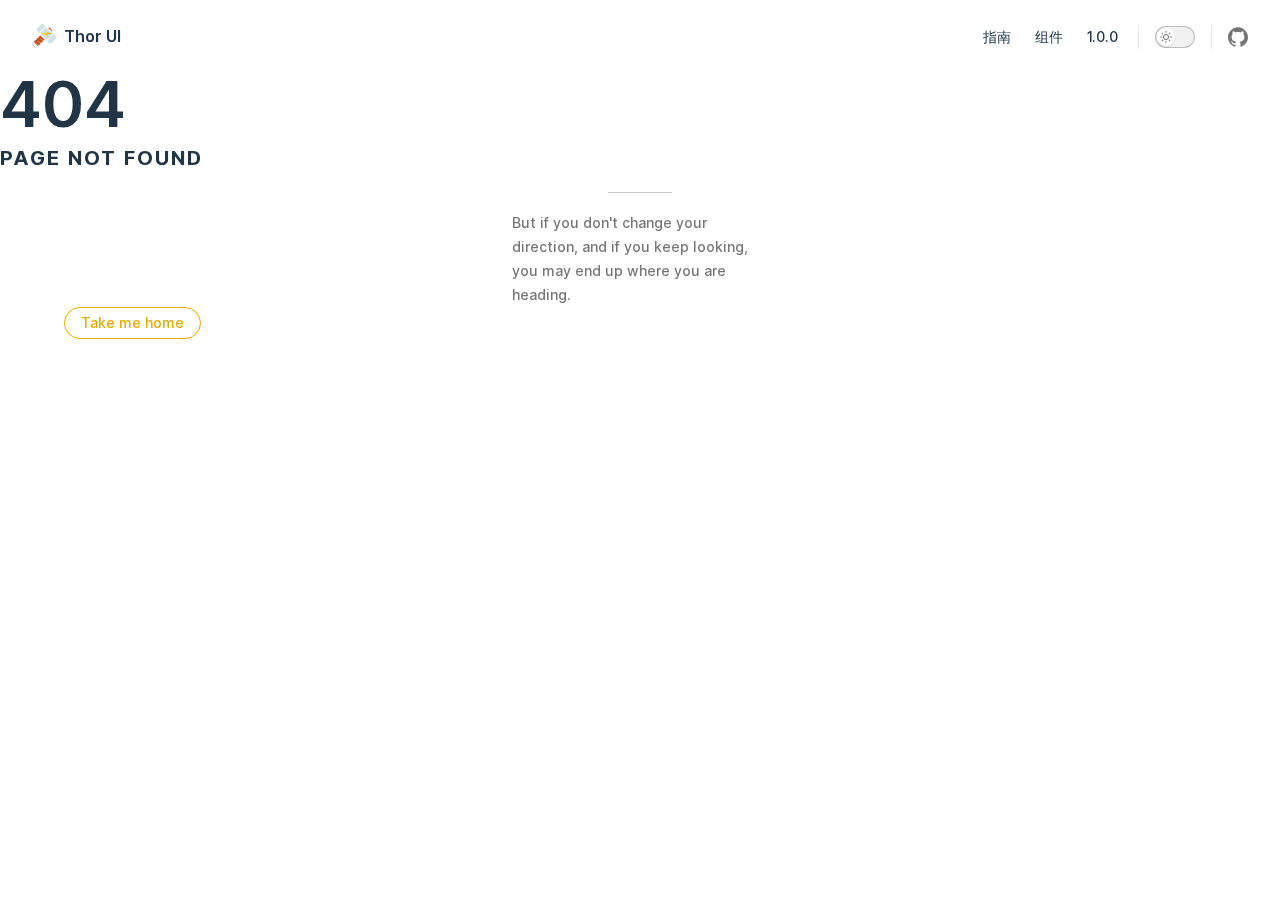
==== index.html @ dc14af5d "publish" ====
<!DOCTYPE html>
<html lang="en-US">
  <head>
    <meta charset="utf-8">
    <meta name="viewport" content="width=device-width,initial-scale=1">
    <title>A Vue 3 UI Framework | Thor UI</title>
    <meta name="description" content="an UI library based on Vue3 + TS">
    <link rel="stylesheet" href="./assets/style.484d8a5f.css">
    <link rel="modulepreload" href="./assets/app.344be837.js">
    <link rel="modulepreload" href="./assets/index.md.7058a8e6.lean.js">
    
    <link rel="icon" href="/images/logo.svg">
  <meta name="viewport" content="width=device-width, initial-scale=1.0,user-scalable=no">
  <meta name="Keywords" content="前端,前端开发,组件库,vue3组件库,vue,vuejs,javascript,typescript,vite,css3,css,html,html5,js,ts,scss,sass,fighting-design,fighting,design,setup,eslint,es6,rollup,components,vitepress,vitest,element,element-ui,ui,element-plus,go,golang,web-components,web,jquery,less,eslint,commitlint,cli,types,node,test-utils,happy-dom,husky">
  <script id="check-dark-light">(()=>{const e=localStorage.getItem("vitepress-theme-appearance")||"",a=window.matchMedia("(prefers-color-scheme: dark)").matches;(!e||e==="auto"?a:e==="dark")&&document.documentElement.classList.add("dark")})();</script>
  </head>
  <body>
    <div id="app"><div class="Layout" data-v-1fb342a2 data-v-d00e870d><!--[--><!--]--><!--[--><span tabindex="-1" data-v-46091f03></span><a href="#VPContent" class="VPSkipLink visually-hidden" data-v-46091f03> Skip to content </a><!--]--><!----><header class="VPNav no-sidebar" data-v-d00e870d data-v-261cc033><div class="VPNavBar" data-v-261cc033 data-v-1d5ae854><div class="container" data-v-1d5ae854><div class="VPNavBarTitle" data-v-1d5ae854 data-v-7cd3734e><a class="title" href="./" data-v-7cd3734e><!--[--><!--]--><!--[--><img class="VPImage logo" src="./images/logo.svg" alt data-v-08c1c46d><!--]--><!--[-->Thor UI<!--]--><!--[--><!--]--></a></div><div class="content" data-v-1d5ae854><!--[--><!--]--><!----><nav aria-labelledby="main-nav-aria-label" class="VPNavBarMenu menu" data-v-1d5ae854 data-v-4e8ea035><span id="main-nav-aria-label" class="visually-hidden" data-v-4e8ea035>Main Navigation</span><!--[--><!--[--><a class="VPLink link VPNavBarMenuLink" href="./guide/installation.html" data-v-4e8ea035 data-v-29720c67 data-v-d9cce6e9><!--[-->指南<!--]--><!----></a><!--]--><!--[--><a class="VPLink link VPNavBarMenuLink" href="./components/button.html" data-v-4e8ea035 data-v-29720c67 data-v-d9cce6e9><!--[-->组件<!--]--><!----></a><!--]--><!--[--><a class="VPLink link VPNavBarMenuLink" href="https://www.npmjs.com/package/thor-ui" target="_blank" rel="noreferrer" data-v-4e8ea035 data-v-29720c67 data-v-d9cce6e9><!--[-->1.0.0<!--]--><!----></a><!--]--><!--]--></nav><!----><div class="VPNavBarAppearance appearance" data-v-1d5ae854 data-v-fa31fe1f><button class="VPSwitch VPSwitchAppearance" type="button" role="switch" aria-label="toggle dark mode" aria-checked="false" data-v-fa31fe1f data-v-bb269213 data-v-149cfdef><span class="check" data-v-149cfdef><span class="icon" data-v-149cfdef><!--[--><svg xmlns="http://www.w3.org/2000/svg" aria-hidden="true" focusable="false" viewbox="0 0 24 24" class="sun" data-v-bb269213><path d="M12,18c-3.3,0-6-2.7-6-6s2.7-6,6-6s6,2.7,6,6S15.3,18,12,18zM12,8c-2.2,0-4,1.8-4,4c0,2.2,1.8,4,4,4c2.2,0,4-1.8,4-4C16,9.8,14.2,8,12,8z"></path><path d="M12,4c-0.6,0-1-0.4-1-1V1c0-0.6,0.4-1,1-1s1,0.4,1,1v2C13,3.6,12.6,4,12,4z"></path><path d="M12,24c-0.6,0-1-0.4-1-1v-2c0-0.6,0.4-1,1-1s1,0.4,1,1v2C13,23.6,12.6,24,12,24z"></path><path d="M5.6,6.6c-0.3,0-0.5-0.1-0.7-0.3L3.5,4.9c-0.4-0.4-0.4-1,0-1.4s1-0.4,1.4,0l1.4,1.4c0.4,0.4,0.4,1,0,1.4C6.2,6.5,5.9,6.6,5.6,6.6z"></path><path d="M19.8,20.8c-0.3,0-0.5-0.1-0.7-0.3l-1.4-1.4c-0.4-0.4-0.4-1,0-1.4s1-0.4,1.4,0l1.4,1.4c0.4,0.4,0.4,1,0,1.4C20.3,20.7,20,20.8,19.8,20.8z"></path><path d="M3,13H1c-0.6,0-1-0.4-1-1s0.4-1,1-1h2c0.6,0,1,0.4,1,1S3.6,13,3,13z"></path><path d="M23,13h-2c-0.6,0-1-0.4-1-1s0.4-1,1-1h2c0.6,0,1,0.4,1,1S23.6,13,23,13z"></path><path d="M4.2,20.8c-0.3,0-0.5-0.1-0.7-0.3c-0.4-0.4-0.4-1,0-1.4l1.4-1.4c0.4-0.4,1-0.4,1.4,0s0.4,1,0,1.4l-1.4,1.4C4.7,20.7,4.5,20.8,4.2,20.8z"></path><path d="M18.4,6.6c-0.3,0-0.5-0.1-0.7-0.3c-0.4-0.4-0.4-1,0-1.4l1.4-1.4c0.4-0.4,1-0.4,1.4,0s0.4,1,0,1.4l-1.4,1.4C18.9,6.5,18.6,6.6,18.4,6.6z"></path></svg><svg xmlns="http://www.w3.org/2000/svg" aria-hidden="true" focusable="false" viewbox="0 0 24 24" class="moon" data-v-bb269213><path d="M12.1,22c-0.3,0-0.6,0-0.9,0c-5.5-0.5-9.5-5.4-9-10.9c0.4-4.8,4.2-8.6,9-9c0.4,0,0.8,0.2,1,0.5c0.2,0.3,0.2,0.8-0.1,1.1c-2,2.7-1.4,6.4,1.3,8.4c2.1,1.6,5,1.6,7.1,0c0.3-0.2,0.7-0.3,1.1-0.1c0.3,0.2,0.5,0.6,0.5,1c-0.2,2.7-1.5,5.1-3.6,6.8C16.6,21.2,14.4,22,12.1,22zM9.3,4.4c-2.9,1-5,3.6-5.2,6.8c-0.4,4.4,2.8,8.3,7.2,8.7c2.1,0.2,4.2-0.4,5.8-1.8c1.1-0.9,1.9-2.1,2.4-3.4c-2.5,0.9-5.3,0.5-7.5-1.1C9.2,11.4,8.1,7.7,9.3,4.4z"></path></svg><!--]--></span></span></button></div><div class="VPSocialLinks VPNavBarSocialLinks social-links" data-v-1d5ae854 data-v-dfe8cf56 data-v-3906d817><!--[--><a class="VPSocialLink" href="https://github.com/haihaixhj/thor-ui" target="_blank" rel="noopener" data-v-3906d817 data-v-4dfab725><svg role="img" viewBox="0 0 24 24" xmlns="http://www.w3.org/2000/svg"><title>GitHub</title><path d="M12 .297c-6.63 0-12 5.373-12 12 0 5.303 3.438 9.8 8.205 11.385.6.113.82-.258.82-.577 0-.285-.01-1.04-.015-2.04-3.338.724-4.042-1.61-4.042-1.61C4.422 18.07 3.633 17.7 3.633 17.7c-1.087-.744.084-.729.084-.729 1.205.084 1.838 1.236 1.838 1.236 1.07 1.835 2.809 1.305 3.495.998.108-.776.417-1.305.76-1.605-2.665-.3-5.466-1.332-5.466-5.93 0-1.31.465-2.38 1.235-3.22-.135-.303-.54-1.523.105-3.176 0 0 1.005-.322 3.3 1.23.96-.267 1.98-.399 3-.405 1.02.006 2.04.138 3 .405 2.28-1.552 3.285-1.23 3.285-1.23.645 1.653.24 2.873.12 3.176.765.84 1.23 1.91 1.23 3.22 0 4.61-2.805 5.625-5.475 5.92.42.36.81 1.096.81 2.22 0 1.606-.015 2.896-.015 3.286 0 .315.21.69.825.57C20.565 22.092 24 17.592 24 12.297c0-6.627-5.373-12-12-12"/></svg></a><!--]--></div><div class="VPFlyout VPNavBarExtra extra" data-v-1d5ae854 data-v-b0c74691 data-v-e84f2e4c><button type="button" class="button" aria-haspopup="true" aria-expanded="false" aria-label="extra navigation" data-v-e84f2e4c><svg xmlns="http://www.w3.org/2000/svg" aria-hidden="true" focusable="false" viewbox="0 0 24 24" class="icon" data-v-e84f2e4c><circle cx="12" cy="12" r="2"></circle><circle cx="19" cy="12" r="2"></circle><circle cx="5" cy="12" r="2"></circle></svg></button><div class="menu" data-v-e84f2e4c><div class="VPMenu" data-v-e84f2e4c data-v-bb67fe34><!----><!--[--><!--[--><!----><div class="group" data-v-b0c74691><div class="item appearance" data-v-b0c74691><p class="label" data-v-b0c74691>Appearance</p><div class="appearance-action" data-v-b0c74691><button class="VPSwitch VPSwitchAppearance" type="button" role="switch" aria-label="toggle dark mode" aria-checked="false" data-v-b0c74691 data-v-bb269213 data-v-149cfdef><span class="check" data-v-149cfdef><span class="icon" data-v-149cfdef><!--[--><svg xmlns="http://www.w3.org/2000/svg" aria-hidden="true" focusable="false" viewbox="0 0 24 24" class="sun" data-v-bb269213><path d="M12,18c-3.3,0-6-2.7-6-6s2.7-6,6-6s6,2.7,6,6S15.3,18,12,18zM12,8c-2.2,0-4,1.8-4,4c0,2.2,1.8,4,4,4c2.2,0,4-1.8,4-4C16,9.8,14.2,8,12,8z"></path><path d="M12,4c-0.6,0-1-0.4-1-1V1c0-0.6,0.4-1,1-1s1,0.4,1,1v2C13,3.6,12.6,4,12,4z"></path><path d="M12,24c-0.6,0-1-0.4-1-1v-2c0-0.6,0.4-1,1-1s1,0.4,1,1v2C13,23.6,12.6,24,12,24z"></path><path d="M5.6,6.6c-0.3,0-0.5-0.1-0.7-0.3L3.5,4.9c-0.4-0.4-0.4-1,0-1.4s1-0.4,1.4,0l1.4,1.4c0.4,0.4,0.4,1,0,1.4C6.2,6.5,5.9,6.6,5.6,6.6z"></path><path d="M19.8,20.8c-0.3,0-0.5-0.1-0.7-0.3l-1.4-1.4c-0.4-0.4-0.4-1,0-1.4s1-0.4,1.4,0l1.4,1.4c0.4,0.4,0.4,1,0,1.4C20.3,20.7,20,20.8,19.8,20.8z"></path><path d="M3,13H1c-0.6,0-1-0.4-1-1s0.4-1,1-1h2c0.6,0,1,0.4,1,1S3.6,13,3,13z"></path><path d="M23,13h-2c-0.6,0-1-0.4-1-1s0.4-1,1-1h2c0.6,0,1,0.4,1,1S23.6,13,23,13z"></path><path d="M4.2,20.8c-0.3,0-0.5-0.1-0.7-0.3c-0.4-0.4-0.4-1,0-1.4l1.4-1.4c0.4-0.4,1-0.4,1.4,0s0.4,1,0,1.4l-1.4,1.4C4.7,20.7,4.5,20.8,4.2,20.8z"></path><path d="M18.4,6.6c-0.3,0-0.5-0.1-0.7-0.3c-0.4-0.4-0.4-1,0-1.4l1.4-1.4c0.4-0.4,1-0.4,1.4,0s0.4,1,0,1.4l-1.4,1.4C18.9,6.5,18.6,6.6,18.4,6.6z"></path></svg><svg xmlns="http://www.w3.org/2000/svg" aria-hidden="true" focusable="false" viewbox="0 0 24 24" class="moon" data-v-bb269213><path d="M12.1,22c-0.3,0-0.6,0-0.9,0c-5.5-0.5-9.5-5.4-9-10.9c0.4-4.8,4.2-8.6,9-9c0.4,0,0.8,0.2,1,0.5c0.2,0.3,0.2,0.8-0.1,1.1c-2,2.7-1.4,6.4,1.3,8.4c2.1,1.6,5,1.6,7.1,0c0.3-0.2,0.7-0.3,1.1-0.1c0.3,0.2,0.5,0.6,0.5,1c-0.2,2.7-1.5,5.1-3.6,6.8C16.6,21.2,14.4,22,12.1,22zM9.3,4.4c-2.9,1-5,3.6-5.2,6.8c-0.4,4.4,2.8,8.3,7.2,8.7c2.1,0.2,4.2-0.4,5.8-1.8c1.1-0.9,1.9-2.1,2.4-3.4c-2.5,0.9-5.3,0.5-7.5-1.1C9.2,11.4,8.1,7.7,9.3,4.4z"></path></svg><!--]--></span></span></button></div></div></div><div class="group" data-v-b0c74691><div class="item social-links" data-v-b0c74691><div class="VPSocialLinks social-links-list" data-v-b0c74691 data-v-3906d817><!--[--><a class="VPSocialLink" href="https://github.com/haihaixhj/thor-ui" target="_blank" rel="noopener" data-v-3906d817 data-v-4dfab725><svg role="img" viewBox="0 0 24 24" xmlns="http://www.w3.org/2000/svg"><title>GitHub</title><path d="M12 .297c-6.63 0-12 5.373-12 12 0 5.303 3.438 9.8 8.205 11.385.6.113.82-.258.82-.577 0-.285-.01-1.04-.015-2.04-3.338.724-4.042-1.61-4.042-1.61C4.422 18.07 3.633 17.7 3.633 17.7c-1.087-.744.084-.729.084-.729 1.205.084 1.838 1.236 1.838 1.236 1.07 1.835 2.809 1.305 3.495.998.108-.776.417-1.305.76-1.605-2.665-.3-5.466-1.332-5.466-5.93 0-1.31.465-2.38 1.235-3.22-.135-.303-.54-1.523.105-3.176 0 0 1.005-.322 3.3 1.23.96-.267 1.98-.399 3-.405 1.02.006 2.04.138 3 .405 2.28-1.552 3.285-1.23 3.285-1.23.645 1.653.24 2.873.12 3.176.765.84 1.23 1.91 1.23 3.22 0 4.61-2.805 5.625-5.475 5.92.42.36.81 1.096.81 2.22 0 1.606-.015 2.896-.015 3.286 0 .315.21.69.825.57C20.565 22.092 24 17.592 24 12.297c0-6.627-5.373-12-12-12"/></svg></a><!--]--></div></div></div><!--]--><!--]--></div></div></div><!--[--><!--]--><button type="button" class="VPNavBarHamburger hamburger" aria-label="mobile navigation" aria-expanded="false" aria-controls="VPNavScreen" data-v-1d5ae854 data-v-83d31ffe><span class="container" data-v-83d31ffe><span class="top" data-v-83d31ffe></span><span class="middle" data-v-83d31ffe></span><span class="bottom" data-v-83d31ffe></span></span></button></div></div></div><!----></header><!----><!----><div class="VPContent is-home" id="VPContent" data-v-d00e870d data-v-57492dba><div class="VPHome" data-v-57492dba data-v-8056625c><!--[--><!--]--><div class="VPHero has-image VPHomeHero" data-v-8056625c data-v-ad3edd54><div class="container" data-v-ad3edd54><div class="main" data-v-ad3edd54><h1 class="name" data-v-ad3edd54><span class="clip" data-v-ad3edd54>Thor UI</span></h1><p class="text" data-v-ad3edd54>基于Vue3+TS</p><p class="tagline" data-v-ad3edd54>面向设计师和开发者</p><div class="actions" data-v-ad3edd54><!--[--><div class="action" data-v-ad3edd54><a class="VPButton medium brand" href="./guide/installation.html" data-v-ad3edd54 data-v-0364fe67>快速开始</a></div><div class="action" data-v-ad3edd54><a class="VPButton medium alt" href="https://github.com/haihaixhj/thor-ui" target="_blank" rel="noreferrer" data-v-ad3edd54 data-v-0364fe67>在 github 上查看</a></div><!--]--></div></div><div class="image" data-v-ad3edd54><div class="image-container" data-v-ad3edd54><div class="image-bg" data-v-ad3edd54></div><!--[--><img class="VPImage image-src" src="./images/logo.svg" alt="网站的 logo 图片" data-v-08c1c46d><!--]--></div></div></div></div><!--[--><!--]--><!--[--><!--]--><div class="VPFeatures VPHomeFeatures" data-v-8056625c data-v-65e7fd02><div class="container" data-v-65e7fd02><div class="items" data-v-65e7fd02><!--[--><div class="grid-3 item" data-v-65e7fd02><span class="VPLink VPFeature" data-v-65e7fd02 data-v-f990b91a data-v-d9cce6e9><!--[--><article class="box" data-v-f990b91a><div class="icon" data-v-f990b91a>⚡️</div><h2 class="title" data-v-f990b91a>指南</h2><p class="details" data-v-f990b91a>了解设计指南，帮助产品设计人员搭建逻辑清晰、结构合理且高效易用的产品。</p><!----></article><!--]--><!----></span></div><div class="grid-3 item" data-v-65e7fd02><span class="VPLink VPFeature" data-v-65e7fd02 data-v-f990b91a data-v-d9cce6e9><!--[--><article class="box" data-v-f990b91a><div class="icon" data-v-f990b91a>🖖</div><h2 class="title" data-v-f990b91a>组件</h2><p class="details" data-v-f990b91a>使用组件 Demo 快速体验交互细节；使用前端框架封装的代码帮助工程师快速开发。</p><!----></article><!--]--><!----></span></div><div class="grid-3 item" data-v-65e7fd02><span class="VPLink VPFeature" data-v-65e7fd02 data-v-f990b91a data-v-d9cce6e9><!--[--><article class="box" data-v-f990b91a><div class="icon" data-v-f990b91a>🛠️</div><h2 class="title" data-v-f990b91a>资源</h2><p class="details" data-v-f990b91a>下载相关资源，用其快速搭建页面原型或高保真视觉稿，提升产品设计效率。</p><!----></article><!--]--><!----></span></div><!--]--></div></div></div><!--[--><!--]--><div style="position:relative;" data-v-8056625c><div></div></div></div></div><!----><!--[--><!--]--></div></div>
    <script>__VP_HASH_MAP__ = JSON.parse("{\"components_button.md\":\"e8ea0bf6\",\"components_icon.md\":\"aed8b6b8\",\"components_link.md\":\"58fea36c\",\"guide_installation.md\":\"f5e06016\",\"guide_introduction.md\":\"16489be4\",\"guide_join.md\":\"922bd845\",\"guide_start.md\":\"d95e7631\",\"index.md\":\"7058a8e6\"}")</script>
    <script type="module" async src="./assets/app.344be837.js"></script>
    
  </body>
</html>
---- assets/style.484d8a5f.css ----
@font-face{font-family:Inter var;font-weight:100 900;font-display:swap;font-style:normal;font-named-instance:"Regular";src:url(./inter-roman-cyrillic.5f2c6c8c.woff2) format("woff2");unicode-range:U+0301,U+0400-045F,U+0490-0491,U+04B0-04B1,U+2116}@font-face{font-family:Inter var;font-weight:100 900;font-display:swap;font-style:normal;font-named-instance:"Regular";src:url(./inter-roman-cyrillic-ext.e75737ce.woff2) format("woff2");unicode-range:U+0460-052F,U+1C80-1C88,U+20B4,U+2DE0-2DFF,U+A640-A69F,U+FE2E-FE2F}@font-face{font-family:Inter var;font-weight:100 900;font-display:swap;font-style:normal;font-named-instance:"Regular";src:url(./inter-roman-greek.d5a6d92a.woff2) format("woff2");unicode-range:U+0370-03FF}@font-face{font-family:Inter var;font-weight:100 900;font-display:swap;font-style:normal;font-named-instance:"Regular";src:url(./inter-roman-greek-ext.ab0619bc.woff2) format("woff2");unicode-range:U+1F00-1FFF}@font-face{font-family:Inter var;font-weight:100 900;font-display:swap;font-style:normal;font-named-instance:"Regular";src:url(./inter-roman-latin.2ed14f66.woff2) format("woff2");unicode-range:U+0000-00FF,U+0131,U+0152-0153,U+02BB-02BC,U+02C6,U+02DA,U+02DC,U+2000-206F,U+2074,U+20AC,U+2122,U+2191,U+2193,U+2212,U+2215,U+FEFF,U+FFFD}@font-face{font-family:Inter var;font-weight:100 900;font-display:swap;font-style:normal;font-named-instance:"Regular";src:url(./inter-roman-latin-ext.0030eebd.woff2) format("woff2");unicode-range:U+0100-024F,U+0259,U+1E00-1EFF,U+2020,U+20A0-20AB,U+20AD-20CF,U+2113,U+2C60-2C7F,U+A720-A7FF}@font-face{font-family:Inter var;font-weight:100 900;font-display:swap;font-style:normal;font-named-instance:"Regular";src:url(./inter-roman-vietnamese.14ce25a6.woff2) format("woff2");unicode-range:U+0102-0103,U+0110-0111,U+0128-0129,U+0168-0169,U+01A0-01A1,U+01AF-01B0,U+1EA0-1EF9,U+20AB}@font-face{font-family:Inter var;font-weight:100 900;font-display:swap;font-style:italic;font-named-instance:"Italic";src:url(./inter-italic-cyrillic.ea42a392.woff2) format("woff2");unicode-range:U+0301,U+0400-045F,U+0490-0491,U+04B0-04B1,U+2116}@font-face{font-family:Inter var;font-weight:100 900;font-display:swap;font-style:italic;font-named-instance:"Italic";src:url(./inter-italic-cyrillic-ext.33bd5a8e.woff2) format("woff2");unicode-range:U+0460-052F,U+1C80-1C88,U+20B4,U+2DE0-2DFF,U+A640-A69F,U+FE2E-FE2F}@font-face{font-family:Inter var;font-weight:100 900;font-display:swap;font-style:italic;font-named-instance:"Italic";src:url(./inter-italic-greek.8f4463c4.woff2) format("woff2");unicode-range:U+0370-03FF}@font-face{font-family:Inter var;font-weight:100 900;font-display:swap;font-style:italic;font-named-instance:"Italic";src:url(./inter-italic-greek-ext.4fbe9427.woff2) format("woff2");unicode-range:U+1F00-1FFF}@font-face{font-family:Inter var;font-weight:100 900;font-display:swap;font-style:italic;font-named-instance:"Italic";src:url(./inter-italic-latin.bd3b6f56.woff2) format("woff2");unicode-range:U+0000-00FF,U+0131,U+0152-0153,U+02BB-02BC,U+02C6,U+02DA,U+02DC,U+2000-206F,U+2074,U+20AC,U+2122,U+2191,U+2193,U+2212,U+2215,U+FEFF,U+FFFD}@font-face{font-family:Inter var;font-weight:100 900;font-display:swap;font-style:italic;font-named-instance:"Italic";src:url(./inter-italic-latin-ext.bd8920cc.woff2) format("woff2");unicode-range:U+0100-024F,U+0259,U+1E00-1EFF,U+2020,U+20A0-20AB,U+20AD-20CF,U+2113,U+2C60-2C7F,U+A720-A7FF}@font-face{font-family:Inter var;font-weight:100 900;font-display:swap;font-style:italic;font-named-instance:"Italic";src:url(./inter-italic-vietnamese.6ce511fb.woff2) format("woff2");unicode-range:U+0102-0103,U+0110-0111,U+0128-0129,U+0168-0169,U+01A0-01A1,U+01AF-01B0,U+1EA0-1EF9,U+20AB}@font-face{font-family:Inter var experimental;font-weight:100 900;font-display:swap;font-style:oblique 0deg 10deg;src:url(./inter-cyrillic.f8750142.woff2) format("woff2");unicode-range:U+0301,U+0400-045F,U+0490-0491,U+04B0-04B1,U+2116}@font-face{font-family:Inter var experimental;font-weight:100 900;font-display:swap;font-style:oblique 0deg 10deg;src:url(./inter-cyrillic-ext.0877b0d9.woff2) format("woff2");unicode-range:U+0460-052F,U+1C80-1C88,U+20B4,U+2DE0-2DFF,U+A640-A69F,U+FE2E-FE2F}@font-face{font-family:Inter var experimental;font-weight:100 900;font-display:swap;font-style:oblique 0deg 10deg;src:url(./inter-greek.117e1956.woff2) format("woff2");unicode-range:U+0370-03FF}@font-face{font-family:Inter var experimental;font-weight:100 900;font-display:swap;font-style:oblique 0deg 10deg;src:url(./inter-greek-ext.3e6f6728.woff2) format("woff2");unicode-range:U+1F00-1FFF}@font-face{font-family:Inter var experimental;font-weight:100 900;font-display:swap;font-style:oblique 0deg 10deg;src:url(./inter-latin.4fe6132f.woff2) format("woff2");unicode-range:U+0000-00FF,U+0131,U+0152-0153,U+02BB-02BC,U+02C6,U+02DA,U+02DC,U+2000-206F,U+2074,U+20AC,U+2122,U+2191,U+2193,U+2212,U+2215,U+FEFF,U+FFFD}@font-face{font-family:Inter var experimental;font-weight:100 900;font-display:swap;font-style:oblique 0deg 10deg;src:url(./inter-latin-ext.7cc429bc.woff2) format("woff2");unicode-range:U+0100-024F,U+0259,U+1E00-1EFF,U+2020,U+20A0-20AB,U+20AD-20CF,U+2113,U+2C60-2C7F,U+A720-A7FF}@font-face{font-family:Inter var experimental;font-weight:100 900;font-display:swap;font-style:oblique 0deg 10deg;src:url(./inter-vietnamese.2c644a25.woff2) format("woff2");unicode-range:U+0102-0103,U+0110-0111,U+0128-0129,U+0168-0169,U+01A0-01A1,U+01AF-01B0,U+1EA0-1EF9,U+20AB}:root{--vp-c-white: #ffffff;--vp-c-white-soft: #f9f9f9;--vp-c-white-mute: #f1f1f1;--vp-c-black: #1a1a1a;--vp-c-black-pure: #000000;--vp-c-black-soft: #242424;--vp-c-black-mute: #2f2f2f;--vp-c-gray: #8e8e8e;--vp-c-gray-light-1: #aeaeae;--vp-c-gray-light-2: #c7c7c7;--vp-c-gray-light-3: #d1d1d1;--vp-c-gray-light-4: #e5e5e5;--vp-c-gray-light-5: #f2f2f2;--vp-c-gray-dark-1: #636363;--vp-c-gray-dark-2: #484848;--vp-c-gray-dark-3: #3a3a3a;--vp-c-gray-dark-4: #282828;--vp-c-gray-dark-5: #202020;--vp-c-divider-light-1: rgba(60, 60, 60, .29);--vp-c-divider-light-2: rgba(60, 60, 60, .12);--vp-c-divider-dark-1: rgba(84, 84, 84, .65);--vp-c-divider-dark-2: rgba(84, 84, 84, .48);--vp-c-text-light-1: var(--vp-c-indigo);--vp-c-text-light-2: rgba(60, 60, 60, .7);--vp-c-text-light-3: rgba(60, 60, 60, .33);--vp-c-text-light-4: rgba(60, 60, 60, .18);--vp-c-text-dark-1: rgba(255, 255, 255, .87);--vp-c-text-dark-2: rgba(235, 235, 235, .6);--vp-c-text-dark-3: rgba(235, 235, 235, .38);--vp-c-text-dark-4: rgba(235, 235, 235, .18);--vp-c-indigo: #213547;--vp-c-indigo-soft: #476582;--vp-c-indigo-light: #aac8e4;--vp-c-indigo-lighter: #c9def1;--vp-c-indigo-dark: #1d2f3f;--vp-c-indigo-darker: #14212e;--vp-c-green: #42b883;--vp-c-green-light: #42d392;--vp-c-green-lighter: #35eb9a;--vp-c-green-dark: #33a06f;--vp-c-green-darker: #155f3e;--vp-c-green-dimm-1: rgba(66, 184, 131, .5);--vp-c-green-dimm-2: rgba(66, 184, 131, .25);--vp-c-green-dimm-3: rgba(66, 184, 131, .05);--vp-c-yellow: #ffc517;--vp-c-yellow-light: #fcd253;--vp-c-yellow-lighter: #fcfc7c;--vp-c-yellow-dark: #e0ad15;--vp-c-yellow-darker: #ad850e;--vp-c-yellow-dimm-1: rgba(255, 197, 23, .5);--vp-c-yellow-dimm-2: rgba(255, 197, 23, .25);--vp-c-yellow-dimm-3: rgba(255, 197, 23, .05);--vp-c-red: #ed3c50;--vp-c-red-light: #f54e82;--vp-c-red-lighter: #fd1d7c;--vp-c-red-dark: #cd2d3f;--vp-c-red-darker: #ab2131;--vp-c-red-dimm-1: rgba(237, 60, 80, .5);--vp-c-red-dimm-2: rgba(237, 60, 80, .25);--vp-c-red-dimm-3: rgba(237, 60, 80, .05)}:root{--vp-c-bg: var(--vp-c-white);--vp-c-bg-soft: var(--vp-c-white-soft);--vp-c-bg-mute: var(--vp-c-white-mute);--vp-c-bg-alt: var(--vp-c-white-soft);--vp-c-divider: var(--vp-c-divider-light-1);--vp-c-divider-light: var(--vp-c-divider-light-2);--vp-c-divider-inverse: var(--vp-c-divider-dark-1);--vp-c-divider-inverse-light: var(--vp-c-divider-dark-2);--vp-c-text-1: var(--vp-c-text-light-1);--vp-c-text-2: var(--vp-c-text-light-2);--vp-c-text-3: var(--vp-c-text-light-3);--vp-c-text-4: var(--vp-c-text-light-4);--vp-c-text-inverse-1: var(--vp-c-text-dark-1);--vp-c-text-inverse-2: var(--vp-c-text-dark-2);--vp-c-text-inverse-3: var(--vp-c-text-dark-3);--vp-c-text-inverse-4: var(--vp-c-text-dark-4);--vp-c-text-code: var(--vp-c-indigo-soft);--vp-c-brand: var(--vp-c-green);--vp-c-brand-light: var(--vp-c-green-light);--vp-c-brand-lighter: var(--vp-c-green-lighter);--vp-c-brand-dark: var(--vp-c-green-dark);--vp-c-brand-darker: var(--vp-c-green-darker);--vp-c-sponsor: #fd1d7c}.dark{--vp-c-bg: var(--vp-c-black-soft);--vp-c-bg-soft: var(--vp-c-black-mute);--vp-c-bg-mute: var(--vp-c-gray-dark-3);--vp-c-bg-alt: var(--vp-c-black);--vp-c-divider: var(--vp-c-divider-dark-1);--vp-c-divider-light: var(--vp-c-divider-dark-2);--vp-c-divider-inverse: var(--vp-c-divider-light-1);--vp-c-divider-inverse-light: var(--vp-c-divider-light-2);--vp-c-text-1: var(--vp-c-text-dark-1);--vp-c-text-2: var(--vp-c-text-dark-2);--vp-c-text-3: var(--vp-c-text-dark-3);--vp-c-text-4: var(--vp-c-text-dark-4);--vp-c-text-inverse-1: var(--vp-c-text-light-1);--vp-c-text-inverse-2: var(--vp-c-text-light-2);--vp-c-text-inverse-3: var(--vp-c-text-light-3);--vp-c-text-inverse-4: var(--vp-c-text-light-4);--vp-c-text-code: var(--vp-c-indigo-lighter)}:root{--vp-font-family-base: "Inter var experimental", "Inter var", "Inter", ui-sans-serif, system-ui, -apple-system, BlinkMacSystemFont, "Segoe UI", Roboto, "Helvetica Neue", Helvetica, Arial, "Noto Sans", sans-serif, "Apple Color Emoji", "Segoe UI Emoji", "Segoe UI Symbol", "Noto Color Emoji";--vp-font-family-mono: ui-monospace, SFMono-Regular, "SF Mono", Menlo, Monaco, Consolas, "Liberation Mono", "Courier New", monospace}:root{--vp-shadow-1: 0 1px 2px rgba(0, 0, 0, .04), 0 1px 2px rgba(0, 0, 0, .06);--vp-shadow-2: 0 3px 12px rgba(0, 0, 0, .07), 0 1px 4px rgba(0, 0, 0, .07);--vp-shadow-3: 0 12px 32px rgba(0, 0, 0, .1), 0 2px 6px rgba(0, 0, 0, .08);--vp-shadow-4: 0 14px 44px rgba(0, 0, 0, .12), 0 3px 9px rgba(0, 0, 0, .12);--vp-shadow-5: 0 18px 56px rgba(0, 0, 0, .16), 0 4px 12px rgba(0, 0, 0, .16)}:root{--vp-z-index-local-nav: 10;--vp-z-index-nav: 20;--vp-z-index-layout-top: 30;--vp-z-index-backdrop: 40;--vp-z-index-sidebar: 50;--vp-z-index-footer: 60}:root{--vp-icon-copy: url("data:image/svg+xml,%3Csvg xmlns='http://www.w3.org/2000/svg' fill='none' height='20' width='20' stroke='rgba(128,128,128,1)' stroke-width='2' viewBox='0 0 24 24'%3E%3Cpath stroke-linecap='round' stroke-linejoin='round' d='M9 5H7a2 2 0 0 0-2 2v12a2 2 0 0 0 2 2h10a2 2 0 0 0 2-2V7a2 2 0 0 0-2-2h-2M9 5a2 2 0 0 0 2 2h2a2 2 0 0 0 2-2M9 5a2 2 0 0 1 2-2h2a2 2 0 0 1 2 2'/%3E%3C/svg%3E");--vp-icon-copied: url("data:image/svg+xml,%3Csvg xmlns='http://www.w3.org/2000/svg' fill='none' height='20' width='20' stroke='rgba(128,128,128,1)' stroke-width='2' viewBox='0 0 24 24'%3E%3Cpath stroke-linecap='round' stroke-linejoin='round' d='M9 5H7a2 2 0 0 0-2 2v12a2 2 0 0 0 2 2h10a2 2 0 0 0 2-2V7a2 2 0 0 0-2-2h-2M9 5a2 2 0 0 0 2 2h2a2 2 0 0 0 2-2M9 5a2 2 0 0 1 2-2h2a2 2 0 0 1 2 2m-6 9 2 2 4-4'/%3E%3C/svg%3E")}:root{--vp-layout-max-width: 1440px}:root{--vp-code-line-height: 1.7;--vp-code-font-size: .875em;--vp-code-block-color: var(--vp-c-text-dark-1);--vp-code-block-bg: #292d3e;--vp-code-line-highlight-color: rgba(0, 0, 0, .5);--vp-code-line-number-color: var(--vp-c-text-dark-3);--vp-code-line-diff-add-color: rgba(125, 191, 123, .1);--vp-code-line-diff-add-symbol-color: rgba(125, 191, 123, .5);--vp-code-line-diff-remove-color: rgba(255, 128, 128, .05);--vp-code-line-diff-remove-symbol-color: rgba(255, 128, 128, .5);--vp-code-line-error-color: var(--vp-c-red-dimm-2);--vp-code-line-warning-color: var(--vp-c-yellow-dimm-2);--vp-code-copy-code-hover-bg: rgba(255, 255, 255, .05);--vp-code-copy-code-active-text: var(--vp-c-text-dark-2)}.dark{--vp-code-block-bg: var(--vp-c-bg-alt)}:root{--vp-button-brand-border: var(--vp-c-brand-light);--vp-button-brand-text: var(--vp-c-text-dark-1);--vp-button-brand-bg: var(--vp-c-brand);--vp-button-brand-hover-border: var(--vp-c-brand-light);--vp-button-brand-hover-text: var(--vp-c-text-dark-1);--vp-button-brand-hover-bg: var(--vp-c-brand-light);--vp-button-brand-active-border: var(--vp-c-brand-light);--vp-button-brand-active-text: var(--vp-c-text-dark-1);--vp-button-brand-active-bg: var(--vp-button-brand-bg);--vp-button-alt-border: var(--vp-c-gray-light-3);--vp-button-alt-text: var(--vp-c-text-light-1);--vp-button-alt-bg: var(--vp-c-gray-light-5);--vp-button-alt-hover-border: var(--vp-c-gray-light-3);--vp-button-alt-hover-text: var(--vp-c-text-light-1);--vp-button-alt-hover-bg: var(--vp-c-gray-light-4);--vp-button-alt-active-border: var(--vp-c-gray-light-3);--vp-button-alt-active-text: var(--vp-c-text-light-1);--vp-button-alt-active-bg: var(--vp-c-gray-light-3);--vp-button-sponsor-border: var(--vp-c-gray-light-3);--vp-button-sponsor-text: var(--vp-c-text-light-2);--vp-button-sponsor-bg: transparent;--vp-button-sponsor-hover-border: var(--vp-c-sponsor);--vp-button-sponsor-hover-text: var(--vp-c-sponsor);--vp-button-sponsor-hover-bg: transparent;--vp-button-sponsor-active-border: var(--vp-c-sponsor);--vp-button-sponsor-active-text: var(--vp-c-sponsor);--vp-button-sponsor-active-bg: transparent}.dark{--vp-button-brand-border: var(--vp-c-brand-light);--vp-button-brand-text: var(--vp-c-text-dark-1);--vp-button-brand-bg: var(--vp-c-brand-dark);--vp-button-brand-hover-border: var(--vp-c-brand-lighter);--vp-button-brand-hover-text: var(--vp-c-text-dark-1);--vp-button-brand-hover-bg: var(--vp-c-brand);--vp-button-brand-active-border: var(--vp-c-brand-lighter);--vp-button-brand-active-text: var(--vp-c-text-dark-1);--vp-button-brand-active-bg: var(--vp-button-brand-bg);--vp-button-alt-border: var(--vp-c-gray-dark-2);--vp-button-alt-text: var(--vp-c-text-dark-1);--vp-button-alt-bg: var(--vp-c-bg-mute);--vp-button-alt-hover-border: var(--vp-c-gray-dark-2);--vp-button-alt-hover-text: var(--vp-c-text-dark-1);--vp-button-alt-hover-bg: var(--vp-c-gray-dark-2);--vp-button-alt-active-border: var(--vp-c-gray-dark-2);--vp-button-alt-active-text: var(--vp-c-text-dark-1);--vp-button-alt-active-bg: var(--vp-button-alt-bg);--vp-button-sponsor-border: var(--vp-c-gray-dark-1);--vp-button-sponsor-text: var(--vp-c-text-dark-2)}:root{--vp-custom-block-code-font-size: 13px;--vp-custom-block-info-border: var(--vp-c-divider-light);--vp-custom-block-info-text: var(--vp-c-text-2);--vp-custom-block-info-bg: var(--vp-c-white-soft);--vp-custom-block-info-code-bg: var(--vp-c-gray-light-4);--vp-custom-block-tip-border: var(--vp-c-green-dimm-1);--vp-custom-block-tip-text: var(--vp-c-green-darker);--vp-custom-block-tip-bg: var(--vp-c-green-dimm-3);--vp-custom-block-tip-code-bg: var(--vp-custom-block-tip-bg);--vp-custom-block-warning-border: var(--vp-c-yellow-dimm-1);--vp-custom-block-warning-text: var(--vp-c-yellow-darker);--vp-custom-block-warning-bg: var(--vp-c-yellow-dimm-3);--vp-custom-block-warning-code-bg: var(--vp-custom-block-warning-bg);--vp-custom-block-danger-border: var(--vp-c-red-dimm-1);--vp-custom-block-danger-text: var(--vp-c-red-darker);--vp-custom-block-danger-bg: var(--vp-c-red-dimm-3);--vp-custom-block-danger-code-bg: var(--vp-custom-block-danger-bg);--vp-custom-block-details-border: var(--vp-custom-block-info-border);--vp-custom-block-details-text: var(--vp-custom-block-info-text);--vp-custom-block-details-bg: var(--vp-custom-block-info-bg);--vp-custom-block-details-code-bg: var(--vp-custom-block-details-bg)}.dark{--vp-custom-block-info-border: var(--vp-c-divider-light);--vp-custom-block-info-bg: var(--vp-c-black-mute);--vp-custom-block-info-code-bg: var(--vp-c-gray-dark-4);--vp-custom-block-tip-border: var(--vp-c-green-dimm-2);--vp-custom-block-tip-text: var(--vp-c-green-light);--vp-custom-block-warning-border: var(--vp-c-yellow-dimm-2);--vp-custom-block-warning-text: var(--vp-c-yellow-light);--vp-custom-block-danger-border: var(--vp-c-red-dimm-2);--vp-custom-block-danger-text: var(--vp-c-red-light)}:root{--vp-nav-height: var(--vp-nav-height-mobile);--vp-nav-height-mobile: 56px;--vp-nav-height-desktop: 72px}@media (min-width: 960px){:root{--vp-nav-height: var(--vp-nav-height-desktop)}}:root{--vp-sidebar-width: 272px}:root{--vp-home-hero-name-color: var(--vp-c-brand);--vp-home-hero-name-background: transparent;--vp-home-hero-image-background-image: none;--vp-home-hero-image-filter: none}:root{--vp-badge-info-border: var(--vp-c-divider-light);--vp-badge-info-text: var(--vp-c-text-2);--vp-badge-info-bg: var(--vp-c-white-soft);--vp-badge-tip-border: var(--vp-c-green-dimm-1);--vp-badge-tip-text: var(--vp-c-green-darker);--vp-badge-tip-bg: var(--vp-c-green-dimm-3);--vp-badge-warning-border: var(--vp-c-yellow-dimm-1);--vp-badge-warning-text: var(--vp-c-yellow-darker);--vp-badge-warning-bg: var(--vp-c-yellow-dimm-3);--vp-badge-danger-border: var(--vp-c-red-dimm-1);--vp-badge-danger-text: var(--vp-c-red-darker);--vp-badge-danger-bg: var(--vp-c-red-dimm-3)}.dark{--vp-badge-info-border: var(--vp-c-divider-light);--vp-badge-info-bg: var(--vp-c-black-mute);--vp-badge-tip-border: var(--vp-c-green-dimm-2);--vp-badge-tip-text: var(--vp-c-green-light);--vp-badge-warning-border: var(--vp-c-yellow-dimm-2);--vp-badge-warning-text: var(--vp-c-yellow-light);--vp-badge-danger-border: var(--vp-c-red-dimm-2);--vp-badge-danger-text: var(--vp-c-red-light)}*,:before,:after{box-sizing:border-box}html{line-height:1.4;font-size:16px;-webkit-text-size-adjust:100%}html.dark{color-scheme:dark}body{margin:0;width:100%;min-width:320px;min-height:100vh;line-height:24px;font-family:var(--vp-font-family-base);font-size:16px;font-weight:400;color:var(--vp-c-text-1);background-color:var(--vp-c-bg);direction:ltr;font-synthesis:none;text-rendering:optimizeLegibility;-webkit-font-smoothing:antialiased;-moz-osx-font-smoothing:grayscale}main{display:block}h1,h2,h3,h4,h5,h6{margin:0;line-height:24px;font-size:16px;font-weight:400}p{margin:0}strong,b{font-weight:600}a,area,button,[role=button],input,label,select,summary,textarea{touch-action:manipulation}a{color:inherit;text-decoration:inherit}ol,ul{list-style:none;margin:0;padding:0}blockquote{margin:0}pre,code,kbd,samp{font-family:var(--vp-font-family-mono)}img,svg,video,canvas,audio,iframe,embed,object{display:block}figure{margin:0}img,video{max-width:100%;height:auto}button,input,optgroup,select,textarea{border:0;padding:0;line-height:inherit;color:inherit}button{padding:0;font-family:inherit;background-color:transparent;background-image:none}button:enabled,[role=button]:enabled{cursor:pointer}button:focus,button:focus-visible{outline:1px dotted;outline:4px auto -webkit-focus-ring-color}button:focus:not(:focus-visible){outline:none!important}input:focus,textarea:focus,select:focus{outline:none}table{border-collapse:collapse}input{background-color:transparent}input:-ms-input-placeholder,textarea:-ms-input-placeholder{color:var(--vp-c-text-3)}input::-ms-input-placeholder,textarea::-ms-input-placeholder{color:var(--vp-c-text-3)}input::placeholder,textarea::placeholder{color:var(--vp-c-text-3)}input::-webkit-outer-spin-button,input::-webkit-inner-spin-button{-webkit-appearance:none;margin:0}input[type=number]{-moz-appearance:textfield}textarea{resize:vertical}select{-webkit-appearance:none}fieldset{margin:0;padding:0}h1,h2,h3,h4,h5,h6,p{overflow-wrap:break-word}vite-error-overlay{z-index:9999}.visually-hidden{position:absolute;width:1px;height:1px;white-space:nowrap;clip:rect(0 0 0 0);clip-path:inset(50%);overflow:hidden}.custom-block{border:1px solid transparent;border-radius:8px;padding:16px 16px 8px;line-height:24px;font-size:14px;color:var(--vp-c-text-2)}.custom-block.info{border-color:var(--vp-custom-block-info-border);color:var(--vp-custom-block-info-text);background-color:var(--vp-custom-block-info-bg)}.custom-block.info code{background-color:var(--vp-custom-block-info-code-bg)}.custom-block.tip{border-color:var(--vp-custom-block-tip-border);color:var(--vp-custom-block-tip-text);background-color:var(--vp-custom-block-tip-bg)}.custom-block.tip code{background-color:var(--vp-custom-block-tip-code-bg)}.custom-block.warning{border-color:var(--vp-custom-block-warning-border);color:var(--vp-custom-block-warning-text);background-color:var(--vp-custom-block-warning-bg)}.custom-block.warning code{background-color:var(--vp-custom-block-warning-code-bg)}.custom-block.danger{border-color:var(--vp-custom-block-danger-border);color:var(--vp-custom-block-danger-text);background-color:var(--vp-custom-block-danger-bg)}.custom-block.danger code{background-color:var(--vp-custom-block-danger-code-bg)}.custom-block.details{border-color:var(--vp-custom-block-details-border);color:var(--vp-custom-block-details-text);background-color:var(--vp-custom-block-details-bg)}.custom-block.details code{background-color:var(--vp-custom-block-details-code-bg)}.custom-block-title{font-weight:700}.custom-block p+p{margin:8px 0}.custom-block.details summary{margin:0 0 8px;font-weight:700}.custom-block.details summary+p{margin:8px 0}.custom-block a{color:inherit;font-weight:600;text-decoration:underline;transition:opacity .25s}.custom-block a:hover{opacity:.6}.custom-block code{font-size:var(--vp-custom-block-code-font-size)}.dark .vp-code-light{display:none}html:not(.dark) .vp-code-dark{display:none}.vp-doc h1,.vp-doc h2,.vp-doc h3,.vp-doc h4,.vp-doc h5,.vp-doc h6{position:relative;font-weight:600;outline:none}.vp-doc h1{letter-spacing:-.02em;line-height:40px;font-size:28px}.vp-doc h2{margin:48px 0 16px;border-top:1px solid var(--vp-c-divider-light);padding-top:24px;letter-spacing:-.02em;line-height:32px;font-size:24px}.vp-doc h3{margin:32px 0 0;letter-spacing:-.01em;line-height:28px;font-size:20px}.vp-doc .header-anchor{float:left;margin-left:-.87em;padding-right:.23em;font-weight:500;opacity:0;transition:color .25s,opacity .25s}.vp-doc h1:hover .header-anchor,.vp-doc h1 .header-anchor:focus,.vp-doc h2:hover .header-anchor,.vp-doc h2 .header-anchor:focus,.vp-doc h3:hover .header-anchor,.vp-doc h3 .header-anchor:focus,.vp-doc h4:hover .header-anchor,.vp-doc h4 .header-anchor:focus,.vp-doc h5:hover .header-anchor,.vp-doc h5 .header-anchor:focus,.vp-doc h6:hover .header-anchor,.vp-doc h6 .header-anchor:focus{opacity:1}@media (min-width: 768px){.vp-doc h1{letter-spacing:-.02em;line-height:40px;font-size:32px}}.vp-doc p,.vp-doc summary{margin:16px 0}.vp-doc p{line-height:28px}.vp-doc blockquote{margin:16px 0;border-left:2px solid var(--vp-c-divider);padding-left:16px;transition:border-color .5s}.vp-doc blockquote>p{margin:0;font-size:16px;color:var(--vp-c-text-2);transition:color .5s}.vp-doc a{font-weight:500;color:var(--vp-c-brand);text-decoration-style:dotted;transition:color .25s}.vp-doc a:hover{color:var(--vp-c-brand-dark)}.vp-doc strong{font-weight:600}.vp-doc ul,.vp-doc ol{padding-left:1.25rem;margin:16px 0}.vp-doc ul{list-style:disc}.vp-doc ol{list-style:decimal}.vp-doc li+li{margin-top:8px}.vp-doc li>ol,.vp-doc li>ul{margin:8px 0 0}.vp-doc table{display:block;border-collapse:collapse;margin:20px 0;overflow-x:auto}.vp-doc tr{border-top:1px solid var(--vp-c-divider);transition:background-color .5s}.vp-doc tr:nth-child(2n){background-color:var(--vp-c-bg-soft)}.vp-doc th,.vp-doc td{border:1px solid var(--vp-c-divider);padding:12px 16px}.vp-doc th{font-size:16px;font-weight:600;background-color:var(--vp-c-white-soft)}.dark .vp-doc th{background-color:var(--vp-c-black)}.vp-doc hr{margin:16px 0;border:none;border-top:1px solid var(--vp-c-divider-light)}.vp-doc .custom-block{margin:16px 0}.vp-doc .custom-block p{margin:8px 0;line-height:24px}.vp-doc .custom-block p:first-child{margin:0}.vp-doc .custom-block a{color:inherit;font-weight:600;text-decoration:underline;transition:opacity .25s}.vp-doc .custom-block a:hover{opacity:.6}.vp-doc .custom-block code{font-size:var(--vp-custom-block-code-font-size);font-weight:700;color:inherit}.vp-doc .custom-block div[class*=language-]{margin:8px 0}.vp-doc .custom-block div[class*=language-] code{font-weight:400;background-color:transparent}.vp-doc :not(pre,h1,h2,h3,h4,h5,h6)>code{font-size:var(--vp-code-font-size)}.vp-doc :not(pre)>code{border-radius:4px;padding:3px 6px;color:var(--vp-c-text-code);background-color:var(--vp-c-bg-mute);transition:color .5s,background-color .5s}.vp-doc h1>code,.vp-doc h2>code,.vp-doc h3>code{font-size:.9em}.vp-doc a>code{color:var(--vp-c-brand);transition:color .25s}.vp-doc a:hover>code{color:var(--vp-c-brand-dark)}.vp-doc div[class*=language-]{position:relative;margin:16px -24px;background-color:var(--vp-code-block-bg);overflow-x:auto;transition:background-color .5s}@media (min-width: 640px){.vp-doc div[class*=language-]{border-radius:8px;margin:16px 0}}@media (max-width: 639px){.vp-doc li div[class*=language-]{border-radius:8px 0 0 8px}}.vp-doc div[class*=language-]+div[class*=language-],.vp-doc div[class$=-api]+div[class*=language-],.vp-doc div[class*=language-]+div[class$=-api]>div[class*=language-]{margin-top:-8px}.vp-doc [class*=language-] pre,.vp-doc [class*=language-] code{text-align:left;white-space:pre;word-spacing:normal;word-break:normal;word-wrap:normal;-moz-tab-size:4;-o-tab-size:4;tab-size:4;-webkit-hyphens:none;-moz-hyphens:none;-ms-hyphens:none;hyphens:none}.vp-doc [class*=language-] pre{position:relative;z-index:1;margin:0;padding:16px 0;background:transparent;overflow-x:auto}.vp-doc [class*=language-] code{display:block;padding:0 24px;width:fit-content;min-width:100%;line-height:var(--vp-code-line-height);font-size:var(--vp-code-font-size);color:var(--vp-code-block-color);transition:color .5s}.vp-doc [class*=language-] code .highlighted{background-color:var(--vp-code-line-highlight-color);transition:background-color .5s;margin:0 -24px;padding:0 24px;width:calc(100% + 48px);display:inline-block}.vp-doc [class*=language-] code .highlighted.error{background-color:var(--vp-code-line-error-color)}.vp-doc [class*=language-] code .highlighted.warning{background-color:var(--vp-code-line-warning-color)}.vp-doc [class*=language-] code .diff{transition:background-color .5s;margin:0 -24px;padding:0 24px;width:calc(100% + 48px);display:inline-block}.vp-doc [class*=language-] code .diff:before{position:absolute;left:1rem}.vp-doc [class*=language-] .has-focused-lines .line:not(.has-focus){filter:blur(.095rem);opacity:.4;transition:filter .35s,opacity .35s}.vp-doc [class*=language-] .has-focused-lines .line:not(.has-focus){opacity:.7;transition:filter .35s,opacity .35s}.vp-doc [class*=language-]:hover .has-focused-lines .line:not(.has-focus){filter:blur(0);opacity:1}.vp-doc [class*=language-] code .diff.remove{background-color:var(--vp-code-line-diff-remove-color);opacity:.7}.vp-doc [class*=language-] code .diff.remove:before{content:"-";color:var(--vp-code-line-diff-remove-symbol-color)}.vp-doc [class*=language-] code .diff.add{background-color:var(--vp-code-line-diff-add-color)}.vp-doc [class*=language-] code .diff.add:before{content:"+";color:var(--vp-code-line-diff-add-symbol-color)}.vp-doc div[class*=language-].line-numbers-mode{padding-left:32px}.vp-doc .line-numbers-wrapper{position:absolute;top:0;bottom:0;left:0;z-index:3;border-right:1px solid var(--vp-c-divider-dark-2);padding-top:16px;width:32px;text-align:center;font-family:var(--vp-font-family-mono);line-height:var(--vp-code-line-height);font-size:var(--vp-code-font-size);color:var(--vp-code-line-number-color);transition:border-color .5s,color .5s}.vp-doc [class*=language-]>button.copy{position:absolute;top:8px;right:8px;z-index:3;display:block;justify-content:center;align-items:center;border-radius:4px;width:40px;height:40px;background-color:var(--vp-code-block-bg);opacity:0;cursor:pointer;background-image:var(--vp-icon-copy);background-position:50%;background-size:20px;background-repeat:no-repeat;transition:opacity .4s}.vp-doc [class*=language-]:hover>button.copy,.vp-doc [class*=language-]>button.copy:focus{opacity:1}.vp-doc [class*=language-]>button.copy:hover{background-color:var(--vp-code-copy-code-hover-bg)}.vp-doc [class*=language-]>button.copy.copied,.vp-doc [class*=language-]>button.copy:hover.copied{border-radius:0 4px 4px 0;background-color:var(--vp-code-copy-code-hover-bg);background-image:var(--vp-icon-copied)}.vp-doc [class*=language-]>button.copy.copied:before,.vp-doc [class*=language-]>button.copy:hover.copied:before{position:relative;left:-65px;display:block;border-radius:4px 0 0 4px;padding-top:8px;width:64px;height:40px;text-align:center;font-size:12px;font-weight:500;color:var(--vp-code-copy-code-active-text);background-color:var(--vp-code-copy-code-hover-bg);white-space:nowrap;content:"Copied"}.vp-doc [class*=language-]>span.lang{position:absolute;top:6px;right:12px;z-index:2;font-size:12px;font-weight:500;color:var(--vp-c-text-dark-3);transition:color .4s,opacity .4s}.vp-doc [class*=language-]:hover>button.copy+span.lang,.vp-doc [class*=language-]>button.copy:focus+span.lang{opacity:0}.vp-doc .VPTeamMembers{margin-top:24px}.vp-doc .VPTeamMembers.small.count-1 .container{margin:0!important;max-width:calc((100% - 24px)/2)!important}.vp-doc .VPTeamMembers.small.count-2 .container,.vp-doc .VPTeamMembers.small.count-3 .container{max-width:100%!important}.vp-doc .VPTeamMembers.medium.count-1 .container{margin:0!important;max-width:calc((100% - 24px)/2)!important}.vp-sponsor{border-radius:16px;overflow:hidden}.vp-sponsor.aside{border-radius:12px}.vp-sponsor-section+.vp-sponsor-section{margin-top:4px}.vp-sponsor-tier{margin-bottom:4px;text-align:center;letter-spacing:1px;line-height:24px;width:100%;font-weight:600;color:var(--vp-c-text-2);background-color:var(--vp-c-bg-soft)}.vp-sponsor.normal .vp-sponsor-tier{padding:13px 0 11px;font-size:14px}.vp-sponsor.aside .vp-sponsor-tier{padding:9px 0 7px;font-size:12px}.vp-sponsor-grid+.vp-sponsor-tier{margin-top:4px}.vp-sponsor-grid{display:flex;flex-wrap:wrap;gap:4px}.vp-sponsor-grid.xmini .vp-sponsor-grid-link{height:64px}.vp-sponsor-grid.xmini .vp-sponsor-grid-image{max-width:64px;max-height:22px}.vp-sponsor-grid.mini .vp-sponsor-grid-link{height:72px}.vp-sponsor-grid.mini .vp-sponsor-grid-image{max-width:96px;max-height:24px}.vp-sponsor-grid.small .vp-sponsor-grid-link{height:96px}.vp-sponsor-grid.small .vp-sponsor-grid-image{max-width:96px;max-height:24px}.vp-sponsor-grid.medium .vp-sponsor-grid-link{height:112px}.vp-sponsor-grid.medium .vp-sponsor-grid-image{max-width:120px;max-height:36px}.vp-sponsor-grid.big .vp-sponsor-grid-link{height:184px}.vp-sponsor-grid.big .vp-sponsor-grid-image{max-width:192px;max-height:56px}.vp-sponsor-grid[data-vp-grid="2"] .vp-sponsor-grid-item{width:calc((100% - 4px)/2)}.vp-sponsor-grid[data-vp-grid="3"] .vp-sponsor-grid-item{width:calc((100% - 4px * 2) / 3)}.vp-sponsor-grid[data-vp-grid="4"] .vp-sponsor-grid-item{width:calc((100% - 12px)/4)}.vp-sponsor-grid[data-vp-grid="5"] .vp-sponsor-grid-item{width:calc((100% - 16px)/5)}.vp-sponsor-grid[data-vp-grid="6"] .vp-sponsor-grid-item{width:calc((100% - 4px * 5) / 6)}.vp-sponsor-grid-item{flex-shrink:0;width:100%;background-color:var(--vp-c-bg-soft);transition:background-color .25s}.vp-sponsor-grid-item:hover{background-color:var(--vp-c-bg-mute)}.vp-sponsor-grid-item:hover .vp-sponsor-grid-image{filter:grayscale(0) invert(0)}.vp-sponsor-grid-item.empty:hover{background-color:var(--vp-c-bg-soft)}.dark .vp-sponsor-grid-item:hover{background-color:var(--vp-c-white-soft)}.dark .vp-sponsor-grid-item.empty:hover{background-color:var(--vp-c-black-mute)}.vp-sponsor-grid-link{display:flex}.vp-sponsor-grid-box{display:flex;justify-content:center;align-items:center;width:100%}.vp-sponsor-grid-image{max-width:100%;filter:grayscale(1);transition:filter .25s}.dark .vp-sponsor-grid-image{filter:grayscale(1) invert(1)}.VPBadge[data-v-109c6e76]{display:inline-block;margin-left:2px;border:1px solid transparent;border-radius:10px;padding:0 8px;line-height:18px;font-size:13px;font-weight:600;transform:translateY(-2px)}h2 .VPBadge[data-v-109c6e76]{border-radius:11px;line-height:20px}.VPBadge.info[data-v-109c6e76]{border-color:var(--vp-badge-info-border);color:var(--vp-badge-info-text);background-color:var(--vp-badge-info-bg)}.VPBadge.tip[data-v-109c6e76]{border-color:var(--vp-badge-tip-border);color:var(--vp-badge-tip-text);background-color:var(--vp-badge-tip-bg)}.VPBadge.warning[data-v-109c6e76]{border-color:var(--vp-badge-warning-border);color:var(--vp-badge-warning-text);background-color:var(--vp-badge-warning-bg)}.VPBadge.danger[data-v-109c6e76]{border-color:var(--vp-badge-danger-border);color:var(--vp-badge-danger-text);background-color:var(--vp-badge-danger-bg)}.VPSkipLink[data-v-46091f03]{top:8px;left:8px;padding:8px 16px;z-index:999;border-radius:8px;font-size:12px;font-weight:700;text-decoration:none;color:var(--vp-c-brand);box-shadow:var(--vp-shadow-3);background-color:var(--vp-c-bg)}.VPSkipLink[data-v-46091f03]:focus{height:auto;width:auto;clip:auto;clip-path:none}.dark .VPSkipLink[data-v-46091f03]{color:var(--vp-c-green)}@media (min-width: 1280px){.VPSkipLink[data-v-46091f03]{top:14px;left:16px}}.VPBackdrop[data-v-f70e75ff]{position:fixed;top:0;right:0;bottom:0;left:0;z-index:var(--vp-z-index-backdrop);background:rgba(0,0,0,.6);transition:opacity .5s}.VPBackdrop.fade-enter-from[data-v-f70e75ff],.VPBackdrop.fade-leave-to[data-v-f70e75ff]{opacity:0}.VPBackdrop.fade-leave-active[data-v-f70e75ff]{transition-duration:.25s}@media (min-width: 1280px){.VPBackdrop[data-v-f70e75ff]{display:none}}html:not(.dark) .VPImage.dark[data-v-08c1c46d]{display:none}.dark .VPImage.light[data-v-08c1c46d]{display:none}.VPNavBarTitle[data-v-7cd3734e]{flex-shrink:0;border-bottom:1px solid transparent}@media (min-width: 960px){.VPNavBarTitle.has-sidebar[data-v-7cd3734e]{margin-right:32px;width:calc(var(--vp-sidebar-width) - 64px);border-bottom-color:var(--vp-c-divider-light);background-color:var(--vp-c-bg-alt)}}.title[data-v-7cd3734e]{display:flex;align-items:center;width:100%;height:var(--vp-nav-height);font-size:16px;font-weight:600;color:var(--vp-c-text-1);transition:opacity .25s}.title[data-v-7cd3734e]:hover{opacity:.6}@media (min-width: 960px){.title[data-v-7cd3734e]{flex-shrink:0}}[data-v-7cd3734e] .logo{margin-right:8px;height:24px}/*! @docsearch/css 3.3.0 | MIT License | © Algolia, Inc. and contributors | https://docsearch.algolia.com */:root{--docsearch-primary-color:#5468ff;--docsearch-text-color:#1c1e21;--docsearch-spacing:12px;--docsearch-icon-stroke-width:1.4;--docsearch-highlight-color:var(--docsearch-primary-color);--docsearch-muted-color:#969faf;--docsearch-container-background:rgba(101,108,133,.8);--docsearch-logo-color:#5468ff;--docsearch-modal-width:560px;--docsearch-modal-height:600px;--docsearch-modal-background:#f5f6f7;--docsearch-modal-shadow:inset 1px 1px 0 0 hsla(0,0%,100%,.5),0 3px 8px 0 #555a64;--docsearch-searchbox-height:56px;--docsearch-searchbox-background:#ebedf0;--docsearch-searchbox-focus-background:#fff;--docsearch-searchbox-shadow:inset 0 0 0 2px var(--docsearch-primary-color);--docsearch-hit-height:56px;--docsearch-hit-color:#444950;--docsearch-hit-active-color:#fff;--docsearch-hit-background:#fff;--docsearch-hit-shadow:0 1px 3px 0 #d4d9e1;--docsearch-key-gradient:linear-gradient(-225deg,#d5dbe4,#f8f8f8);--docsearch-key-shadow:inset 0 -2px 0 0 #cdcde6,inset 0 0 1px 1px #fff,0 1px 2px 1px rgba(30,35,90,.4);--docsearch-footer-height:44px;--docsearch-footer-background:#fff;--docsearch-footer-shadow:0 -1px 0 0 #e0e3e8,0 -3px 6px 0 rgba(69,98,155,.12)}html[data-theme=dark]{--docsearch-text-color:#f5f6f7;--docsearch-container-background:rgba(9,10,17,.8);--docsearch-modal-background:#15172a;--docsearch-modal-shadow:inset 1px 1px 0 0 #2c2e40,0 3px 8px 0 #000309;--docsearch-searchbox-background:#090a11;--docsearch-searchbox-focus-background:#000;--docsearch-hit-color:#bec3c9;--docsearch-hit-shadow:none;--docsearch-hit-background:#090a11;--docsearch-key-gradient:linear-gradient(-26.5deg,#565872,#31355b);--docsearch-key-shadow:inset 0 -2px 0 0 #282d55,inset 0 0 1px 1px #51577d,0 2px 2px 0 rgba(3,4,9,.3);--docsearch-footer-background:#1e2136;--docsearch-footer-shadow:inset 0 1px 0 0 rgba(73,76,106,.5),0 -4px 8px 0 rgba(0,0,0,.2);--docsearch-logo-color:#fff;--docsearch-muted-color:#7f8497}.DocSearch-Button{align-items:center;background:var(--docsearch-searchbox-background);border:0;border-radius:40px;color:var(--docsearch-muted-color);cursor:pointer;display:flex;font-weight:500;height:36px;justify-content:space-between;margin:0 0 0 16px;padding:0 8px;user-select:none}.DocSearch-Button:active,.DocSearch-Button:focus,.DocSearch-Button:hover{background:var(--docsearch-searchbox-focus-background);box-shadow:var(--docsearch-searchbox-shadow);color:var(--docsearch-text-color);outline:none}.DocSearch-Button-Container{align-items:center;display:flex}.DocSearch-Search-Icon{stroke-width:1.6}.DocSearch-Button .DocSearch-Search-Icon{color:var(--docsearch-text-color)}.DocSearch-Button-Placeholder{font-size:1rem;padding:0 12px 0 6px}.DocSearch-Button-Keys{display:flex;min-width:calc(40px + .8em)}.DocSearch-Button-Key{align-items:center;background:var(--docsearch-key-gradient);border-radius:3px;box-shadow:var(--docsearch-key-shadow);color:var(--docsearch-muted-color);display:flex;height:18px;justify-content:center;margin-right:.4em;position:relative;padding:0 0 2px;border:0;top:-1px;width:20px}@media (max-width:768px){.DocSearch-Button-Keys,.DocSearch-Button-Placeholder{display:none}}.DocSearch--active{overflow:hidden!important}.DocSearch-Container,.DocSearch-Container *{box-sizing:border-box}.DocSearch-Container{background-color:var(--docsearch-container-background);height:100vh;left:0;position:fixed;top:0;width:100vw;z-index:200}.DocSearch-Container a{text-decoration:none}.DocSearch-Link{appearance:none;background:none;border:0;color:var(--docsearch-highlight-color);cursor:pointer;font:inherit;margin:0;padding:0}.DocSearch-Modal{background:var(--docsearch-modal-background);border-radius:6px;box-shadow:var(--docsearch-modal-shadow);flex-direction:column;margin:60px auto auto;max-width:var(--docsearch-modal-width);position:relative}.DocSearch-SearchBar{display:flex;padding:var(--docsearch-spacing) var(--docsearch-spacing) 0}.DocSearch-Form{align-items:center;background:var(--docsearch-searchbox-focus-background);border-radius:4px;box-shadow:var(--docsearch-searchbox-shadow);display:flex;height:var(--docsearch-searchbox-height);margin:0;padding:0 var(--docsearch-spacing);position:relative;width:100%}.DocSearch-Input{appearance:none;background:transparent;border:0;color:var(--docsearch-text-color);flex:1;font:inherit;font-size:1.2em;height:100%;outline:none;padding:0 0 0 8px;width:80%}.DocSearch-Input::placeholder{color:var(--docsearch-muted-color);opacity:1}.DocSearch-Input::-webkit-search-cancel-button,.DocSearch-Input::-webkit-search-decoration,.DocSearch-Input::-webkit-search-results-button,.DocSearch-Input::-webkit-search-results-decoration{display:none}.DocSearch-LoadingIndicator,.DocSearch-MagnifierLabel,.DocSearch-Reset{margin:0;padding:0}.DocSearch-MagnifierLabel,.DocSearch-Reset{align-items:center;color:var(--docsearch-highlight-color);display:flex;justify-content:center}.DocSearch-Container--Stalled .DocSearch-MagnifierLabel,.DocSearch-LoadingIndicator{display:none}.DocSearch-Container--Stalled .DocSearch-LoadingIndicator{align-items:center;color:var(--docsearch-highlight-color);display:flex;justify-content:center}@media screen and (prefers-reduced-motion:reduce){.DocSearch-Reset{animation:none;appearance:none;background:none;border:0;border-radius:50%;color:var(--docsearch-icon-color);cursor:pointer;right:0;stroke-width:var(--docsearch-icon-stroke-width)}}.DocSearch-Reset{animation:fade-in .1s ease-in forwards;appearance:none;background:none;border:0;border-radius:50%;color:var(--docsearch-icon-color);cursor:pointer;padding:2px;right:0;stroke-width:var(--docsearch-icon-stroke-width)}.DocSearch-Reset[hidden]{display:none}.DocSearch-Reset:focus{outline:none}.DocSearch-Reset:hover{color:var(--docsearch-highlight-color)}.DocSearch-LoadingIndicator svg,.DocSearch-MagnifierLabel svg{height:24px;width:24px}.DocSearch-Cancel{display:none}.DocSearch-Dropdown{max-height:calc(var(--docsearch-modal-height) - var(--docsearch-searchbox-height) - var(--docsearch-spacing) - var(--docsearch-footer-height));min-height:var(--docsearch-spacing);overflow-y:auto;overflow-y:overlay;padding:0 var(--docsearch-spacing);scrollbar-color:var(--docsearch-muted-color) var(--docsearch-modal-background);scrollbar-width:thin}.DocSearch-Dropdown::-webkit-scrollbar{width:12px}.DocSearch-Dropdown::-webkit-scrollbar-track{background:transparent}.DocSearch-Dropdown::-webkit-scrollbar-thumb{background-color:var(--docsearch-muted-color);border:3px solid var(--docsearch-modal-background);border-radius:20px}.DocSearch-Dropdown ul{list-style:none;margin:0;padding:0}.DocSearch-Label{font-size:.75em;line-height:1.6em}.DocSearch-Help,.DocSearch-Label{color:var(--docsearch-muted-color)}.DocSearch-Help{font-size:.9em;margin:0;user-select:none}.DocSearch-Title{font-size:1.2em}.DocSearch-Logo a{display:flex}.DocSearch-Logo svg{color:var(--docsearch-logo-color);margin-left:8px}.DocSearch-Hits:last-of-type{margin-bottom:24px}.DocSearch-Hits mark{background:none;color:var(--docsearch-highlight-color)}.DocSearch-HitsFooter{color:var(--docsearch-muted-color);display:flex;font-size:.85em;justify-content:center;margin-bottom:var(--docsearch-spacing);padding:var(--docsearch-spacing)}.DocSearch-HitsFooter a{border-bottom:1px solid;color:inherit}.DocSearch-Hit{border-radius:4px;display:flex;padding-bottom:4px;position:relative}@media screen and (prefers-reduced-motion:reduce){.DocSearch-Hit--deleting{transition:none}}.DocSearch-Hit--deleting{opacity:0;transition:all .25s linear}@media screen and (prefers-reduced-motion:reduce){.DocSearch-Hit--favoriting{transition:none}}.DocSearch-Hit--favoriting{transform:scale(0);transform-origin:top center;transition:all .25s linear;transition-delay:.25s}.DocSearch-Hit a{background:var(--docsearch-hit-background);border-radius:4px;box-shadow:var(--docsearch-hit-shadow);display:block;padding-left:var(--docsearch-spacing);width:100%}.DocSearch-Hit-source{background:var(--docsearch-modal-background);color:var(--docsearch-highlight-color);font-size:.85em;font-weight:600;line-height:32px;margin:0 -4px;padding:8px 4px 0;position:sticky;top:0;z-index:10}.DocSearch-Hit-Tree{color:var(--docsearch-muted-color);height:var(--docsearch-hit-height);opacity:.5;stroke-width:var(--docsearch-icon-stroke-width);width:24px}.DocSearch-Hit[aria-selected=true] a{background-color:var(--docsearch-highlight-color)}.DocSearch-Hit[aria-selected=true] mark{text-decoration:underline}.DocSearch-Hit-Container{align-items:center;color:var(--docsearch-hit-color);display:flex;flex-direction:row;height:var(--docsearch-hit-height);padding:0 var(--docsearch-spacing) 0 0}.DocSearch-Hit-icon{height:20px;width:20px}.DocSearch-Hit-action,.DocSearch-Hit-icon{color:var(--docsearch-muted-color);stroke-width:var(--docsearch-icon-stroke-width)}.DocSearch-Hit-action{align-items:center;display:flex;height:22px;width:22px}.DocSearch-Hit-action svg{display:block;height:18px;width:18px}.DocSearch-Hit-action+.DocSearch-Hit-action{margin-left:6px}.DocSearch-Hit-action-button{appearance:none;background:none;border:0;border-radius:50%;color:inherit;cursor:pointer;padding:2px}svg.DocSearch-Hit-Select-Icon{display:none}.DocSearch-Hit[aria-selected=true] .DocSearch-Hit-Select-Icon{display:block}.DocSearch-Hit-action-button:focus,.DocSearch-Hit-action-button:hover{background:rgba(0,0,0,.2);transition:background-color .1s ease-in}@media screen and (prefers-reduced-motion:reduce){.DocSearch-Hit-action-button:focus,.DocSearch-Hit-action-button:hover{transition:none}}.DocSearch-Hit-action-button:focus path,.DocSearch-Hit-action-button:hover path{fill:#fff}.DocSearch-Hit-content-wrapper{display:flex;flex:1 1 auto;flex-direction:column;font-weight:500;justify-content:center;line-height:1.2em;margin:0 8px;overflow-x:hidden;position:relative;text-overflow:ellipsis;white-space:nowrap;width:80%}.DocSearch-Hit-title{font-size:.9em}.DocSearch-Hit-path{color:var(--docsearch-muted-color);font-size:.75em}.DocSearch-Hit[aria-selected=true] .DocSearch-Hit-action,.DocSearch-Hit[aria-selected=true] .DocSearch-Hit-icon,.DocSearch-Hit[aria-selected=true] .DocSearch-Hit-path,.DocSearch-Hit[aria-selected=true] .DocSearch-Hit-text,.DocSearch-Hit[aria-selected=true] .DocSearch-Hit-title,.DocSearch-Hit[aria-selected=true] .DocSearch-Hit-Tree,.DocSearch-Hit[aria-selected=true] mark{color:var(--docsearch-hit-active-color)!important}@media screen and (prefers-reduced-motion:reduce){.DocSearch-Hit-action-button:focus,.DocSearch-Hit-action-button:hover{background:rgba(0,0,0,.2);transition:none}}.DocSearch-ErrorScreen,.DocSearch-NoResults,.DocSearch-StartScreen{font-size:.9em;margin:0 auto;padding:36px 0;text-align:center;width:80%}.DocSearch-Screen-Icon{color:var(--docsearch-muted-color);padding-bottom:12px}.DocSearch-NoResults-Prefill-List{display:inline-block;padding-bottom:24px;text-align:left}.DocSearch-NoResults-Prefill-List ul{display:inline-block;padding:8px 0 0}.DocSearch-NoResults-Prefill-List li{list-style-position:inside;list-style-type:"\bb  "}.DocSearch-Prefill{appearance:none;background:none;border:0;border-radius:1em;color:var(--docsearch-highlight-color);cursor:pointer;display:inline-block;font-size:1em;font-weight:700;padding:0}.DocSearch-Prefill:focus,.DocSearch-Prefill:hover{outline:none;text-decoration:underline}.DocSearch-Footer{align-items:center;background:var(--docsearch-footer-background);border-radius:0 0 8px 8px;box-shadow:var(--docsearch-footer-shadow);display:flex;flex-direction:row-reverse;flex-shrink:0;height:var(--docsearch-footer-height);justify-content:space-between;padding:0 var(--docsearch-spacing);position:relative;user-select:none;width:100%;z-index:300}.DocSearch-Commands{color:var(--docsearch-muted-color);display:flex;list-style:none;margin:0;padding:0}.DocSearch-Commands li{align-items:center;display:flex}.DocSearch-Commands li:not(:last-of-type){margin-right:.8em}.DocSearch-Commands-Key{align-items:center;background:var(--docsearch-key-gradient);border-radius:2px;box-shadow:var(--docsearch-key-shadow);display:flex;height:18px;justify-content:center;margin-right:.4em;padding:0 0 1px;color:var(--docsearch-muted-color);border:0;width:20px}@media (max-width:768px){:root{--docsearch-spacing:10px;--docsearch-footer-height:40px}.DocSearch-Dropdown{height:100%}.DocSearch-Container{height:100vh;height:-webkit-fill-available;height:calc(var(--docsearch-vh, 1vh)*100);position:absolute}.DocSearch-Footer{border-radius:0;bottom:0;position:absolute}.DocSearch-Hit-content-wrapper{display:flex;position:relative;width:80%}.DocSearch-Modal{border-radius:0;box-shadow:none;height:100vh;height:-webkit-fill-available;height:calc(var(--docsearch-vh, 1vh)*100);margin:0;max-width:100%;width:100%}.DocSearch-Dropdown{max-height:calc(var(--docsearch-vh, 1vh)*100 - var(--docsearch-searchbox-height) - var(--docsearch-spacing) - var(--docsearch-footer-height))}.DocSearch-Cancel{appearance:none;background:none;border:0;color:var(--docsearch-highlight-color);cursor:pointer;display:inline-block;flex:none;font:inherit;font-size:1em;font-weight:500;margin-left:var(--docsearch-spacing);outline:none;overflow:hidden;padding:0;user-select:none;white-space:nowrap}.DocSearch-Commands,.DocSearch-Hit-Tree{display:none}}@keyframes fade-in{0%{opacity:0}to{opacity:1}}.VPNavBarSearch{display:flex;align-items:center}@media (min-width: 768px){.VPNavBarSearch{flex-grow:1;padding-left:24px}}@media (min-width: 960px){.VPNavBarSearch{padding-left:32px}}.DocSearch{--docsearch-primary-color: var(--vp-c-brand);--docsearch-highlight-color: var(--docsearch-primary-color);--docsearch-text-color: var(--vp-c-text-1);--docsearch-muted-color: var(--vp-c-text-2);--docsearch-searchbox-shadow: none;--docsearch-searchbox-focus-background: transparent;--docsearch-key-gradient: transparent;--docsearch-key-shadow: none;--docsearch-modal-background: var(--vp-c-bg-soft);--docsearch-footer-background: var(--vp-c-bg)}.dark .DocSearch{--docsearch-modal-shadow: none;--docsearch-footer-shadow: none;--docsearch-logo-color: var(--vp-c-text-2);--docsearch-hit-background: var(--vp-c-bg-mute);--docsearch-hit-color: var(--vp-c-text-2);--docsearch-hit-shadow: none}.DocSearch-Button{display:flex;justify-content:center;align-items:center;margin:0;padding:0;width:32px;height:55px;background:transparent;transition:border-color .25s}.DocSearch-Button:hover{background:transparent}.DocSearch-Button:focus{outline:1px dotted;outline:5px auto -webkit-focus-ring-color}.DocSearch-Button:focus:not(:focus-visible){outline:none!important}@media (min-width: 768px){.DocSearch-Button{justify-content:flex-start;border:1px solid transparent;border-radius:8px;padding:0 10px 0 12px;width:100%;height:40px;background-color:var(--vp-c-bg-alt)}.DocSearch-Button:hover{border-color:var(--vp-c-brand);background:var(--vp-c-bg-alt)}}.DocSearch-Button .DocSearch-Button-Container{display:flex;align-items:center}.DocSearch-Button .DocSearch-Search-Icon{position:relative;width:16px;height:16px;color:var(--vp-c-text-1);fill:currentColor;transition:color .5s}.DocSearch-Button:hover .DocSearch-Search-Icon{color:var(--vp-c-text-1)}@media (min-width: 768px){.DocSearch-Button .DocSearch-Search-Icon{top:1px;margin-right:8px;width:14px;height:14px;color:var(--vp-c-text-2)}}.DocSearch-Button .DocSearch-Button-Placeholder{display:none;margin-top:2px;padding:0 16px 0 0;font-size:13px;font-weight:500;color:var(--vp-c-text-2);transition:color .5s}.DocSearch-Button:hover .DocSearch-Button-Placeholder{color:var(--vp-c-text-1)}@media (min-width: 768px){.DocSearch-Button .DocSearch-Button-Placeholder{display:inline-block}}.DocSearch-Button .DocSearch-Button-Keys{display:none;min-width:auto}@media (min-width: 768px){.DocSearch-Button .DocSearch-Button-Keys{display:flex;align-items:center}}.DocSearch-Button .DocSearch-Button-Key{display:block;margin:2px 0 0;border:1px solid var(--vp-c-divider);border-right:none;border-radius:4px 0 0 4px;padding-left:6px;min-width:0;width:auto;height:22px;line-height:22px;font-family:var(--vp-font-family-base);font-size:12px;font-weight:500;transition:color .5s,border-color .5s}.DocSearch-Button .DocSearch-Button-Key+.DocSearch-Button-Key{border-right:1px solid var(--vp-c-divider);border-left:none;border-radius:0 4px 4px 0;padding-left:2px;padding-right:6px}.DocSearch-Button .DocSearch-Button-Key:first-child{font-size:1px;letter-spacing:-12px;color:transparent}.DocSearch-Button .DocSearch-Button-Key:first-child:after{content:var(--58abc1d4);font-size:12px;letter-spacing:normal;color:var(--docsearch-muted-color)}.DocSearch-Button .DocSearch-Button-Key:first-child>*{display:none}.dark .DocSearch-Footer{border-top:1px solid var(--vp-c-divider)}.DocSearch-Form{border:1px solid var(--vp-c-brand);background-color:var(--vp-c-white)}.dark .DocSearch-Form{background-color:var(--vp-c-bg-mute)}.icon[data-v-d9cce6e9]{display:inline-block;margin-top:-1px;margin-left:4px;width:11px;height:11px;fill:var(--vp-c-text-3);transition:fill .25s}.VPNavBarMenuLink[data-v-29720c67]{display:flex;align-items:center;padding:0 12px;line-height:var(--vp-nav-height-mobile);font-size:14px;font-weight:500;color:var(--vp-c-text-1);transition:color .25s}.VPNavBarMenuLink.active[data-v-29720c67],.VPNavBarMenuLink[data-v-29720c67]:hover{color:var(--vp-c-brand)}@media (min-width: 1280px){.VPNavBarMenuLink[data-v-29720c67]{line-height:var(--vp-nav-height-desktop)}}.VPMenuGroup+.VPMenuLink[data-v-2a877c0e]{margin:12px -12px 0;border-top:1px solid var(--vp-c-divider-light);padding:12px 12px 0}.link[data-v-2a877c0e]{display:block;border-radius:6px;padding:0 12px;line-height:32px;font-size:14px;font-weight:500;color:var(--vp-c-text-1);white-space:nowrap;transition:background-color .25s,color .25s}.link[data-v-2a877c0e]:hover{color:var(--vp-c-brand);background-color:var(--vp-c-bg-mute)}.dark .link[data-v-2a877c0e]:hover{background-color:var(--vp-c-bg-soft)}.link.active[data-v-2a877c0e]{color:var(--vp-c-brand)}.VPMenuGroup[data-v-7bf993b6]{margin:12px -12px 0;border-top:1px solid var(--vp-c-divider-light);padding:12px 12px 0}.VPMenuGroup[data-v-7bf993b6]:first-child{margin-top:0;border-top:0;padding-top:0}.VPMenuGroup+.VPMenuGroup[data-v-7bf993b6]{margin-top:12px;border-top:1px solid var(--vp-c-divider-light)}.title[data-v-7bf993b6]{padding:0 12px;line-height:32px;font-size:14px;font-weight:600;color:var(--vp-c-text-2);transition:color .25s}.VPMenu[data-v-bb67fe34]{border-radius:12px;padding:12px;min-width:128px;border:1px solid var(--vp-c-divider-light);background-color:var(--vp-c-bg);box-shadow:var(--vp-shadow-3);transition:background-color .5s;max-height:calc(100vh - var(--vp-nav-height-mobile));overflow-y:auto}@media (min-width: 960px){.VPMenu[data-v-bb67fe34]{max-height:calc(100vh - var(--vp-nav-height-desktop))}}.dark .VPMenu[data-v-bb67fe34]{box-shadow:var(--vp-shadow-2)}.VPMenu[data-v-bb67fe34] .group{margin:0 -12px;padding:0 12px 12px}.VPMenu[data-v-bb67fe34] .group+.group{border-top:1px solid var(--vp-c-divider-light);padding:11px 12px 12px}.VPMenu[data-v-bb67fe34] .group:last-child{padding-bottom:0}.VPMenu[data-v-bb67fe34] .group+.item{border-top:1px solid var(--vp-c-divider-light);padding:11px 16px 0}.VPMenu[data-v-bb67fe34] .item{padding:0 16px;white-space:nowrap}.VPMenu[data-v-bb67fe34] .label{flex-grow:1;line-height:28px;font-size:12px;font-weight:500;color:var(--vp-c-text-2);transition:color .5s}.VPMenu[data-v-bb67fe34] .action{padding-left:24px}.VPFlyout[data-v-e84f2e4c]{position:relative}.VPFlyout[data-v-e84f2e4c]:hover{color:var(--vp-c-brand);transition:color .25s}.VPFlyout:hover .text[data-v-e84f2e4c]{color:var(--vp-c-text-2)}.VPFlyout:hover .icon[data-v-e84f2e4c]{fill:var(--vp-c-text-2)}.VPFlyout.active .text[data-v-e84f2e4c]{color:var(--vp-c-brand)}.VPFlyout.active:hover .text[data-v-e84f2e4c]{color:var(--vp-c-brand-dark)}.VPFlyout:hover .menu[data-v-e84f2e4c],.button[aria-expanded=true]+.menu[data-v-e84f2e4c]{opacity:1;visibility:visible;transform:translateY(0)}.button[data-v-e84f2e4c]{display:flex;align-items:center;padding:0 12px;height:var(--vp-nav-height-mobile);color:var(--vp-c-text-1);transition:color .5s}@media (min-width: 960px){.button[data-v-e84f2e4c]{height:var(--vp-nav-height-desktop)}}.text[data-v-e84f2e4c]{display:flex;align-items:center;line-height:var(--vp-nav-height-mobile);font-size:14px;font-weight:500;color:var(--vp-c-text-1);transition:color .25s}@media (min-width: 960px){.text[data-v-e84f2e4c]{line-height:var(--vp-nav-height-desktop)}}.option-icon[data-v-e84f2e4c]{margin-right:0;width:16px;height:16px;fill:currentColor}.text-icon[data-v-e84f2e4c]{margin-left:4px;width:14px;height:14px;fill:currentColor}.icon[data-v-e84f2e4c]{width:20px;height:20px;fill:currentColor;transition:fill .25s}.menu[data-v-e84f2e4c]{position:absolute;top:calc(var(--vp-nav-height-mobile) / 2 + 20px);right:0;opacity:0;visibility:hidden;transition:opacity .25s,visibility .25s,transform .25s}@media (min-width: 960px){.menu[data-v-e84f2e4c]{top:calc(var(--vp-nav-height-desktop) / 2 + 20px)}}.VPNavBarMenu[data-v-4e8ea035]{display:none}@media (min-width: 768px){.VPNavBarMenu[data-v-4e8ea035]{display:flex}}.VPNavBarTranslations[data-v-abd742f4]{display:none}@media (min-width: 1280px){.VPNavBarTranslations[data-v-abd742f4]{display:flex;align-items:center}}.title[data-v-abd742f4]{padding:0 24px 0 12px;line-height:32px;font-size:14px;font-weight:700;color:var(--vp-c-text-1)}.VPSwitch[data-v-149cfdef]{position:relative;border-radius:11px;display:block;width:40px;height:22px;flex-shrink:0;border:1px solid var(--vp-c-divider);background-color:var(--vp-c-bg-mute);transition:border-color .25s}.VPSwitch[data-v-149cfdef]:hover{border-color:var(--vp-c-gray)}.check[data-v-149cfdef]{position:absolute;top:1px;left:1px;width:18px;height:18px;border-radius:50%;background-color:var(--vp-c-white);box-shadow:var(--vp-shadow-1);transition:transform .25s}.dark .check[data-v-149cfdef]{background-color:var(--vp-c-black)}.icon[data-v-149cfdef]{position:relative;display:block;width:18px;height:18px;border-radius:50%;overflow:hidden}.icon[data-v-149cfdef] svg{position:absolute;top:3px;left:3px;width:12px;height:12px;fill:var(--vp-c-text-2)}.dark .icon[data-v-149cfdef] svg{fill:var(--vp-c-text-1);transition:opacity .25s}.sun[data-v-bb269213]{opacity:1}.moon[data-v-bb269213],.dark .sun[data-v-bb269213]{opacity:0}.dark .moon[data-v-bb269213]{opacity:1}.dark .VPSwitchAppearance[data-v-bb269213] .check{transform:translate(18px)}.VPNavBarAppearance[data-v-fa31fe1f]{display:none}@media (min-width: 1280px){.VPNavBarAppearance[data-v-fa31fe1f]{display:flex;align-items:center}}.VPSocialLink[data-v-4dfab725]{display:flex;justify-content:center;align-items:center;width:36px;height:36px;color:var(--vp-c-text-2);transition:color .5s}.VPSocialLink[data-v-4dfab725]:hover{color:var(--vp-c-text-1);transition:color .25s}.VPSocialLink[data-v-4dfab725]>svg{width:20px;height:20px;fill:currentColor}.VPSocialLinks[data-v-3906d817]{display:flex;flex-wrap:wrap;justify-content:center}.VPNavBarSocialLinks[data-v-dfe8cf56]{display:none}@media (min-width: 1280px){.VPNavBarSocialLinks[data-v-dfe8cf56]{display:flex;align-items:center}}.VPNavBarExtra[data-v-b0c74691]{display:none;margin-right:-12px}@media (min-width: 768px){.VPNavBarExtra[data-v-b0c74691]{display:block}}@media (min-width: 1280px){.VPNavBarExtra[data-v-b0c74691]{display:none}}.trans-title[data-v-b0c74691]{padding:0 24px 0 12px;line-height:32px;font-size:14px;font-weight:700;color:var(--vp-c-text-1)}.item.appearance[data-v-b0c74691],.item.social-links[data-v-b0c74691]{display:flex;align-items:center;padding:0 12px}.item.appearance[data-v-b0c74691]{min-width:176px}.appearance-action[data-v-b0c74691]{margin-right:-2px}.social-links-list[data-v-b0c74691]{margin:-4px -8px}.VPNavBarHamburger[data-v-83d31ffe]{display:flex;justify-content:center;align-items:center;width:48px;height:var(--vp-nav-height)}@media (min-width: 768px){.VPNavBarHamburger[data-v-83d31ffe]{display:none}}.container[data-v-83d31ffe]{position:relative;width:16px;height:14px;overflow:hidden}.VPNavBarHamburger:hover .top[data-v-83d31ffe]{top:0;left:0;transform:translate(4px)}.VPNavBarHamburger:hover .middle[data-v-83d31ffe]{top:6px;left:0;transform:translate(0)}.VPNavBarHamburger:hover .bottom[data-v-83d31ffe]{top:12px;left:0;transform:translate(8px)}.VPNavBarHamburger.active .top[data-v-83d31ffe]{top:6px;transform:translate(0) rotate(225deg)}.VPNavBarHamburger.active .middle[data-v-83d31ffe]{top:6px;transform:translate(16px)}.VPNavBarHamburger.active .bottom[data-v-83d31ffe]{top:6px;transform:translate(0) rotate(135deg)}.VPNavBarHamburger.active:hover .top[data-v-83d31ffe],.VPNavBarHamburger.active:hover .middle[data-v-83d31ffe],.VPNavBarHamburger.active:hover .bottom[data-v-83d31ffe]{background-color:var(--vp-c-text-2);transition:top .25s,background-color .25s,transform .25s}.top[data-v-83d31ffe],.middle[data-v-83d31ffe],.bottom[data-v-83d31ffe]{position:absolute;width:16px;height:2px;background-color:var(--vp-c-text-1);transition:top .25s,background-color .5s,transform .25s}.top[data-v-83d31ffe]{top:0;left:0;transform:translate(0)}.middle[data-v-83d31ffe]{top:6px;left:0;transform:translate(8px)}.bottom[data-v-83d31ffe]{top:12px;left:0;transform:translate(4px)}.VPNavBar[data-v-1d5ae854]{position:relative;border-bottom:1px solid var(--vp-c-divider-light);padding:0 8px 0 24px;height:var(--vp-nav-height-mobile);transition:border-color .5s,background-color .5s;pointer-events:none}@media (min-width: 768px){.VPNavBar[data-v-1d5ae854]{padding:0 32px}}@media (min-width: 960px){.VPNavBar[data-v-1d5ae854]{height:var(--vp-nav-height-desktop);border-bottom:0}.VPNavBar.has-sidebar .content[data-v-1d5ae854]{margin-right:-32px;padding-right:32px;-webkit-backdrop-filter:saturate(50%) blur(8px);backdrop-filter:saturate(50%) blur(8px);background:rgba(255,255,255,.7)}.dark .VPNavBar.has-sidebar .content[data-v-1d5ae854]{background:rgba(36,36,36,.7)}@supports not (backdrop-filter: saturate(50%) blur(8px)){.VPNavBar.has-sidebar .content[data-v-1d5ae854]{background:rgba(255,255,255,.95)}.dark .VPNavBar.has-sidebar .content[data-v-1d5ae854]{background:rgba(36,36,36,.95)}}}.container[data-v-1d5ae854]{display:flex;justify-content:space-between;margin:0 auto;max-width:calc(var(--vp-layout-max-width) - 64px);pointer-events:none}.container[data-v-1d5ae854] *{pointer-events:auto}.content[data-v-1d5ae854]{display:flex;justify-content:flex-end;align-items:center;flex-grow:1}.menu+.translations[data-v-1d5ae854]:before,.menu+.appearance[data-v-1d5ae854]:before,.menu+.social-links[data-v-1d5ae854]:before,.translations+.appearance[data-v-1d5ae854]:before,.appearance+.social-links[data-v-1d5ae854]:before{margin-right:8px;margin-left:8px;width:1px;height:24px;background-color:var(--vp-c-divider-light);content:""}.menu+.appearance[data-v-1d5ae854]:before,.translations+.appearance[data-v-1d5ae854]:before{margin-right:16px}.appearance+.social-links[data-v-1d5ae854]:before{margin-left:16px}.social-links[data-v-1d5ae854]{margin-right:-8px}.VPNavScreenMenuLink[data-v-d15e43b0]{display:block;border-bottom:1px solid var(--vp-c-divider-light);padding:12px 0 11px;line-height:24px;font-size:14px;font-weight:500;color:var(--vp-c-text-1);transition:border-color .5s,color .25s}.VPNavScreenMenuLink[data-v-d15e43b0]:hover{color:var(--vp-c-brand)}.VPNavScreenMenuGroupLink[data-v-ec7909da]{display:block;line-height:32px;font-size:13px;font-weight:400;color:var(--vp-c-text-1);transition:color .25s;margin-left:12px}.VPNavScreenMenuGroupLink[data-v-ec7909da]:hover{color:var(--vp-c-brand)}.VPNavScreenMenuGroupSection[data-v-4c573a69]{display:block}.title[data-v-4c573a69]{line-height:32px;font-size:13px;font-weight:700;color:var(--vp-c-text-2);transition:color .25s}.VPNavScreenMenuGroup[data-v-4cbb463d]{border-bottom:1px solid var(--vp-c-divider-light);height:48px;overflow:hidden;transition:border-color .5s}.VPNavScreenMenuGroup .items[data-v-4cbb463d]{visibility:hidden}.VPNavScreenMenuGroup.open .items[data-v-4cbb463d]{visibility:visible}.VPNavScreenMenuGroup.open[data-v-4cbb463d]{padding-bottom:10px;height:auto}.VPNavScreenMenuGroup.open .button[data-v-4cbb463d]{padding-bottom:6px;color:var(--vp-c-brand)}.VPNavScreenMenuGroup.open .button-icon[data-v-4cbb463d]{transform:rotate(45deg)}.button[data-v-4cbb463d]{display:flex;justify-content:space-between;align-items:center;padding:12px 4px 11px 0;width:100%;line-height:24px;font-size:14px;font-weight:500;color:var(--vp-c-text-1);transition:color .25s}.button[data-v-4cbb463d]:hover{color:var(--vp-c-brand)}.button-icon[data-v-4cbb463d]{width:14px;height:14px;fill:var(--vp-c-text-2);transition:fill .5s,transform .25s}.group[data-v-4cbb463d]:first-child{padding-top:0}.group+.group[data-v-4cbb463d],.group+.item[data-v-4cbb463d]{padding-top:4px}.VPNavScreenAppearance[data-v-96847e13]{display:flex;justify-content:space-between;align-items:center;border-radius:8px;padding:12px 14px 12px 16px;background-color:var(--vp-c-bg-soft);transition:background-color .5s}.text[data-v-96847e13]{line-height:24px;font-size:12px;font-weight:500;color:var(--vp-c-text-2);transition:color .5s}.VPNavScreenTranslations[data-v-1721ced5]{height:24px;overflow:hidden}.VPNavScreenTranslations.open[data-v-1721ced5]{height:auto}.title[data-v-1721ced5]{display:flex;align-items:center;font-size:14px;font-weight:500;color:var(--vp-c-text-1)}.icon[data-v-1721ced5]{width:16px;height:16px;fill:currentColor}.icon.lang[data-v-1721ced5]{margin-right:8px}.icon.chevron[data-v-1721ced5]{margin-left:4px}.list[data-v-1721ced5]{padding:4px 0 0 24px}.link[data-v-1721ced5]{line-height:32px;font-size:13px;color:var(--vp-c-text-1)}.VPNavScreen[data-v-30e4e9e8]{position:fixed;top:calc(var(--vp-nav-height-mobile) + var(--vp-layout-top-height, 0px));right:0;bottom:0;left:0;padding:0 32px;width:100%;background-color:var(--vp-c-bg);overflow-y:auto;transition:background-color .5s;pointer-events:auto}.VPNavScreen.fade-enter-active[data-v-30e4e9e8],.VPNavScreen.fade-leave-active[data-v-30e4e9e8]{transition:opacity .25s}.VPNavScreen.fade-enter-active .container[data-v-30e4e9e8],.VPNavScreen.fade-leave-active .container[data-v-30e4e9e8]{transition:transform .25s ease}.VPNavScreen.fade-enter-from[data-v-30e4e9e8],.VPNavScreen.fade-leave-to[data-v-30e4e9e8]{opacity:0}.VPNavScreen.fade-enter-from .container[data-v-30e4e9e8],.VPNavScreen.fade-leave-to .container[data-v-30e4e9e8]{transform:translateY(-8px)}@media (min-width: 768px){.VPNavScreen[data-v-30e4e9e8]{display:none}}.container[data-v-30e4e9e8]{margin:0 auto;padding:24px 0 96px;max-width:288px}.menu+.translations[data-v-30e4e9e8],.menu+.appearance[data-v-30e4e9e8],.translations+.appearance[data-v-30e4e9e8]{margin-top:24px}.menu+.social-links[data-v-30e4e9e8]{margin-top:16px}.appearance+.social-links[data-v-30e4e9e8]{margin-top:16px}.VPNav[data-v-261cc033]{position:relative;top:var(--vp-layout-top-height, 0px);left:0;z-index:var(--vp-z-index-nav);width:100%;pointer-events:none}@media (min-width: 960px){.VPNav[data-v-261cc033]{position:fixed}.VPNav.no-sidebar[data-v-261cc033]{-webkit-backdrop-filter:saturate(50%) blur(8px);backdrop-filter:saturate(50%) blur(8px);background:rgba(255,255,255,.7)}.dark .VPNav.no-sidebar[data-v-261cc033]{background:rgba(36,36,36,.7)}@supports not (backdrop-filter: saturate(50%) blur(8px)){.VPNav.no-sidebar[data-v-261cc033]{background:rgba(255,255,255,.95)}.dark .VPNav.no-sidebar[data-v-261cc033]{background:rgba(36,36,36,.95)}}}.VPLocalNav[data-v-cd93ec7b]{position:sticky;top:0;left:0;z-index:var(--vp-z-index-local-nav);display:flex;justify-content:space-between;align-items:center;border-bottom:1px solid var(--vp-c-divider-light);width:100%;background-color:var(--vp-c-bg);transition:border-color .5s,background-color .5s;padding-top:var(--vp-layout-top-height, 0px)}@media (min-width: 960px){.VPLocalNav[data-v-cd93ec7b]{display:none}}.menu[data-v-cd93ec7b]{display:flex;align-items:center;padding:12px 24px 11px;line-height:24px;font-size:12px;font-weight:500;color:var(--vp-c-text-2);transition:color .5s}.menu[data-v-cd93ec7b]:hover{color:var(--vp-c-text-1);transition:color .25s}@media (min-width: 768px){.menu[data-v-cd93ec7b]{padding:0 32px}}.menu-icon[data-v-cd93ec7b]{margin-right:8px;width:16px;height:16px;fill:currentColor}.top-link[data-v-cd93ec7b]{display:block;padding:12px 24px 11px;line-height:24px;font-size:12px;font-weight:500;color:var(--vp-c-text-2);transition:color .5s}.top-link[data-v-cd93ec7b]:hover{color:var(--vp-c-text-1);transition:color .25s}@media (min-width: 768px){.top-link[data-v-cd93ec7b]{padding:12px 32px 11px}}.link[data-v-7b8d73d9]{display:block;margin:4px 0;color:var(--vp-c-text-2);transition:color .5s}.link[data-v-7b8d73d9]:hover{color:var(--vp-c-text-1)}.link.active[data-v-7b8d73d9]{color:var(--vp-c-brand)}.link[data-v-7b8d73d9] .icon{width:12px;height:12px;fill:currentColor}.link-text[data-v-7b8d73d9]{line-height:20px;font-size:14px;font-weight:500}.link-text.light[data-v-7b8d73d9]{font-size:13px;font-weight:400}.title[data-v-f5fcb707]{display:flex;justify-content:space-between;align-items:flex-start;z-index:2}.title-text[data-v-f5fcb707]{padding-top:6px;padding-bottom:6px;line-height:20px;font-size:14px;font-weight:700;color:var(--vp-c-text-1)}.action[data-v-f5fcb707]{display:none;position:relative;margin-right:-8px;border-radius:4px;width:32px;height:32px;color:var(--vp-c-text-3);transition:color .25s}.VPSidebarGroup.collapsible .action[data-v-f5fcb707]{display:block}.VPSidebarGroup.collapsible .title[data-v-f5fcb707]{cursor:pointer}.title:hover .action[data-v-f5fcb707]{color:var(--vp-c-text-2)}.icon[data-v-f5fcb707]{position:absolute;top:8px;left:8px;width:16px;height:16px;fill:currentColor}.icon.minus[data-v-f5fcb707]{opacity:1}.icon.plus[data-v-f5fcb707],.VPSidebarGroup.collapsed .icon.minus[data-v-f5fcb707]{opacity:0}.VPSidebarGroup.collapsed .icon.plus[data-v-f5fcb707]{opacity:1}.items[data-v-f5fcb707]{overflow:hidden}.VPSidebarGroup.collapsed .items[data-v-f5fcb707]{margin-bottom:-22px;max-height:0}@media (min-width: 960px){.VPSidebarGroup.collapsed .items[data-v-f5fcb707]{margin-bottom:-14px}}.VPSidebar[data-v-73b9fc10]{position:fixed;top:var(--vp-layout-top-height, 0px);bottom:0;left:0;z-index:var(--vp-z-index-sidebar);padding:32px 32px 96px;width:calc(100vw - 64px);max-width:320px;background-color:var(--vp-c-bg);opacity:0;box-shadow:var(--vp-c-shadow-3);overflow-x:hidden;overflow-y:auto;transform:translate(-100%);transition:opacity .5s,transform .25s ease}.VPSidebar.open[data-v-73b9fc10]{opacity:1;visibility:visible;transform:translate(0);transition:opacity .25s,transform .5s cubic-bezier(.19,1,.22,1)}.dark .VPSidebar[data-v-73b9fc10]{box-shadow:var(--vp-shadow-1)}@media (min-width: 960px){.VPSidebar[data-v-73b9fc10]{z-index:1;padding-top:var(--vp-nav-height-desktop);padding-bottom:128px;width:var(--vp-sidebar-width);max-width:100%;background-color:var(--vp-c-bg-alt);opacity:1;visibility:visible;box-shadow:none;transform:translate(0)}}@media (min-width: 1440px){.VPSidebar[data-v-73b9fc10]{padding-left:max(32px,calc((100% - (var(--vp-layout-max-width) - 64px)) / 2));width:calc((100% - (var(--vp-layout-max-width) - 64px)) / 2 + var(--vp-sidebar-width) - 32px)}}.nav[data-v-73b9fc10]{outline:0}.group+.group[data-v-73b9fc10]{margin-top:32px;border-top:1px solid var(--vp-c-divider-light);padding-top:10px}@media (min-width: 960px){.group[data-v-73b9fc10]{padding-top:10px;width:calc(var(--vp-sidebar-width) - 64px)}.group+.group[data-v-73b9fc10]{margin-top:24px}}.VPButton[data-v-0364fe67]{display:inline-block;border:1px solid transparent;text-align:center;font-weight:500;white-space:nowrap;transition:color .25s,border-color .25s,background-color .25s}.VPButton[data-v-0364fe67]:active{transition:color .1s,border-color .1s,background-color .1s}.VPButton.medium[data-v-0364fe67]{border-radius:20px;padding:0 20px;line-height:38px;font-size:14px}.VPButton.big[data-v-0364fe67]{border-radius:24px;padding:0 24px;line-height:46px;font-size:16px}.VPButton.brand[data-v-0364fe67]{border-color:var(--vp-button-brand-border);color:var(--vp-button-brand-text);background-color:var(--vp-button-brand-bg)}.VPButton.brand[data-v-0364fe67]:hover{border-color:var(--vp-button-brand-hover-border);color:var(--vp-button-brand-hover-text);background-color:var(--vp-button-brand-hover-bg)}.VPButton.brand[data-v-0364fe67]:active{border-color:var(--vp-button-brand-active-border);color:var(--vp-button-brand-active-text);background-color:var(--vp-button-brand-active-bg)}.VPButton.alt[data-v-0364fe67]{border-color:var(--vp-button-alt-border);color:var(--vp-button-alt-text);background-color:var(--vp-button-alt-bg)}.VPButton.alt[data-v-0364fe67]:hover{border-color:var(--vp-button-alt-hover-border);color:var(--vp-button-alt-hover-text);background-color:var(--vp-button-alt-hover-bg)}.VPButton.alt[data-v-0364fe67]:active{border-color:var(--vp-button-alt-active-border);color:var(--vp-button-alt-active-text);background-color:var(--vp-button-alt-active-bg)}.VPButton.sponsor[data-v-0364fe67]{border-color:var(--vp-button-sponsor-border);color:var(--vp-button-sponsor-text);background-color:var(--vp-button-sponsor-bg)}.VPButton.sponsor[data-v-0364fe67]:hover{border-color:var(--vp-button-sponsor-hover-border);color:var(--vp-button-sponsor-hover-text);background-color:var(--vp-button-sponsor-hover-bg)}.VPButton.sponsor[data-v-0364fe67]:active{border-color:var(--vp-button-sponsor-active-border);color:var(--vp-button-sponsor-active-text);background-color:var(--vp-button-sponsor-active-bg)}.VPHero[data-v-ad3edd54]{margin-top:calc((var(--vp-nav-height) + var(--vp-layout-top-height, 0px)) * -1);padding:calc(var(--vp-nav-height) + var(--vp-layout-top-height, 0px) + 48px) 24px 48px}@media (min-width: 640px){.VPHero[data-v-ad3edd54]{padding:calc(var(--vp-nav-height) + var(--vp-layout-top-height, 0px) + 80px) 48px 64px}}@media (min-width: 960px){.VPHero[data-v-ad3edd54]{padding:calc(var(--vp-nav-height) + var(--vp-layout-top-height, 0px) + 80px) 64px 64px}}.container[data-v-ad3edd54]{display:flex;flex-direction:column;margin:0 auto;max-width:1152px}@media (min-width: 960px){.container[data-v-ad3edd54]{flex-direction:row}}.main[data-v-ad3edd54]{position:relative;z-index:10;order:2;flex-grow:1;flex-shrink:0}.VPHero.has-image .container[data-v-ad3edd54]{text-align:center}@media (min-width: 960px){.VPHero.has-image .container[data-v-ad3edd54]{text-align:left}}@media (min-width: 960px){.main[data-v-ad3edd54]{order:1;width:calc((100% / 3) * 2)}.VPHero.has-image .main[data-v-ad3edd54]{max-width:592px}}.name[data-v-ad3edd54],.text[data-v-ad3edd54]{max-width:392px;letter-spacing:-.4px;line-height:40px;font-size:32px;font-weight:700;white-space:pre-wrap}.VPHero.has-image .name[data-v-ad3edd54],.VPHero.has-image .text[data-v-ad3edd54]{margin:0 auto}.name[data-v-ad3edd54]{color:var(--vp-home-hero-name-color)}.clip[data-v-ad3edd54]{background:var(--vp-home-hero-name-background);-webkit-background-clip:text;background-clip:text;-webkit-text-fill-color:var(--vp-home-hero-name-color)}@media (min-width: 640px){.name[data-v-ad3edd54],.text[data-v-ad3edd54]{max-width:576px;line-height:56px;font-size:48px}}@media (min-width: 960px){.name[data-v-ad3edd54],.text[data-v-ad3edd54]{line-height:64px;font-size:56px}.VPHero.has-image .name[data-v-ad3edd54],.VPHero.has-image .text[data-v-ad3edd54]{margin:0}}.tagline[data-v-ad3edd54]{padding-top:8px;max-width:392px;line-height:28px;font-size:18px;font-weight:500;white-space:pre-wrap;color:var(--vp-c-text-2)}.VPHero.has-image .tagline[data-v-ad3edd54]{margin:0 auto}@media (min-width: 640px){.tagline[data-v-ad3edd54]{padding-top:12px;max-width:576px;line-height:32px;font-size:20px}}@media (min-width: 960px){.tagline[data-v-ad3edd54]{line-height:36px;font-size:24px}.VPHero.has-image .tagline[data-v-ad3edd54]{margin:0}}.actions[data-v-ad3edd54]{display:flex;flex-wrap:wrap;margin:-6px;padding-top:24px}.VPHero.has-image .actions[data-v-ad3edd54]{justify-content:center}@media (min-width: 640px){.actions[data-v-ad3edd54]{padding-top:32px}}@media (min-width: 960px){.VPHero.has-image .actions[data-v-ad3edd54]{justify-content:flex-start}}.action[data-v-ad3edd54]{flex-shrink:0;padding:6px}.image[data-v-ad3edd54]{order:1;margin:-76px -24px -48px}@media (min-width: 640px){.image[data-v-ad3edd54]{margin:-108px -24px -48px}}@media (min-width: 960px){.image[data-v-ad3edd54]{flex-grow:1;order:2;margin:0;min-height:100%}}.image-container[data-v-ad3edd54]{position:relative;margin:0 auto;width:320px;height:320px}@media (min-width: 640px){.image-container[data-v-ad3edd54]{width:392px;height:392px}}@media (min-width: 960px){.image-container[data-v-ad3edd54]{display:flex;justify-content:center;align-items:center;width:100%;height:100%;transform:translate(-32px,-32px)}}.image-bg[data-v-ad3edd54]{position:absolute;top:50%;left:50%;border-radius:50%;width:192px;height:192px;background-image:var(--vp-home-hero-image-background-image);filter:var(--vp-home-hero-image-filter);transform:translate(-50%,-50%)}@media (min-width: 640px){.image-bg[data-v-ad3edd54]{width:256px;height:256px}}@media (min-width: 960px){.image-bg[data-v-ad3edd54]{width:320px;height:320px}}[data-v-ad3edd54] .image-src{position:absolute;top:50%;left:50%;max-width:192px;transform:translate(-50%,-50%)}@media (min-width: 640px){[data-v-ad3edd54] .image-src{max-width:256px}}@media (min-width: 960px){[data-v-ad3edd54] .image-src{max-width:320px}}.VPFeature[data-v-f990b91a]{display:block;border:1px solid var(--vp-c-bg-soft);border-radius:12px;height:100%;background-color:var(--vp-c-bg-soft);transition:border-color .25s,background-color .25s}.VPFeature.link[data-v-f990b91a]:hover{border-color:var(--vp-c-brand);background-color:var(--vp-c-bg)}.dark .VPFeature.link[data-v-f990b91a]:hover{background-color:var(--vp-c-bg-mute)}.box[data-v-f990b91a]{display:flex;flex-direction:column;padding:24px;height:100%}.icon[data-v-f990b91a]{display:flex;justify-content:center;align-items:center;margin-bottom:20px;border-radius:6px;background-color:var(--vp-c-gray-light-4);width:48px;height:48px;font-size:24px;transition:background-color .25s}.dark .icon[data-v-f990b91a]{background-color:var(--vp-c-gray-dark-5)}.title[data-v-f990b91a]{line-height:24px;font-size:16px;font-weight:600}.details[data-v-f990b91a]{flex-grow:1;padding-top:8px;line-height:24px;font-size:14px;font-weight:500;color:var(--vp-c-text-2)}.link-text[data-v-f990b91a]{padding-top:8px}.link-text-value[data-v-f990b91a]{display:flex;align-items:center;font-size:14px;font-weight:500;color:var(--vp-c-brand);transition:color .25s}.VPFeature.link:hover .link-text-value[data-v-f990b91a]{color:var(--vp-c-brand-dark)}.link-text-icon[data-v-f990b91a]{display:inline-block;margin-left:6px;width:14px;height:14px;fill:currentColor}.VPFeatures[data-v-65e7fd02]{position:relative;padding:0 24px}@media (min-width: 640px){.VPFeatures[data-v-65e7fd02]{padding:0 48px}}@media (min-width: 960px){.VPFeatures[data-v-65e7fd02]{padding:0 64px}}.container[data-v-65e7fd02]{margin:0 auto;max-width:1152px}.items[data-v-65e7fd02]{display:flex;flex-wrap:wrap;margin:-8px}.item[data-v-65e7fd02]{padding:8px;width:100%}@media (min-width: 640px){.item.grid-2[data-v-65e7fd02],.item.grid-4[data-v-65e7fd02],.item.grid-6[data-v-65e7fd02]{width:50%}}@media (min-width: 768px){.item.grid-2[data-v-65e7fd02],.item.grid-4[data-v-65e7fd02]{width:50%}.item.grid-3[data-v-65e7fd02],.item.grid-6[data-v-65e7fd02]{width:calc(100% / 3)}}@media (min-width: 960px){.item.grid-4[data-v-65e7fd02]{width:25%}}.VPHome[data-v-8056625c]{padding-bottom:96px}.VPHome[data-v-8056625c] .VPHomeSponsors{margin-top:112px;margin-bottom:-128px}@media (min-width: 768px){.VPHome[data-v-8056625c]{padding-bottom:128px}}.root[data-v-a3684197]{position:relative;z-index:1}.nested[data-v-a3684197]{padding-left:13px}.outline-link[data-v-a3684197]{display:block;line-height:28px;color:var(--vp-c-text-2);white-space:nowrap;overflow:hidden;text-overflow:ellipsis;transition:color .5s}.outline-link[data-v-a3684197]:hover,.outline-link.active[data-v-a3684197]{color:var(--vp-c-text-1);transition:color .25s}.outline-link.nested[data-v-a3684197]{padding-left:13px}.VPDocAsideOutline[data-v-f9e0e34f]{display:none}.VPDocAsideOutline.has-outline[data-v-f9e0e34f]{display:block}.content[data-v-f9e0e34f]{position:relative;border-left:1px solid var(--vp-c-divider-light);padding-left:16px;font-size:13px;font-weight:500}.outline-marker[data-v-f9e0e34f]{position:absolute;top:32px;left:-1px;z-index:0;opacity:0;width:1px;height:18px;background-color:var(--vp-c-brand);transition:top .25s cubic-bezier(0,1,.5,1),background-color .5s,opacity .25s}.outline-title[data-v-f9e0e34f]{letter-spacing:.4px;line-height:28px;font-size:13px;font-weight:600}.VPDocAside[data-v-808d1cec]{display:flex;flex-direction:column;flex-grow:1}.spacer[data-v-808d1cec]{flex-grow:1}.VPDocAside[data-v-808d1cec] .spacer+.VPDocAsideSponsors,.VPDocAside[data-v-808d1cec] .spacer+.VPDocAsideCarbonAds{margin-top:24px}.VPDocAside[data-v-808d1cec] .VPDocAsideSponsors+.VPDocAsideCarbonAds{margin-top:16px}.VPLastUpdated[data-v-af23569c]{line-height:24px;font-size:14px;font-weight:500;color:var(--vp-c-text-2)}@media (min-width: 640px){.VPLastUpdated[data-v-af23569c]{line-height:32px;font-size:14px;font-weight:500}}.VPDocFooter[data-v-f946c895]{margin-top:64px}.edit-info[data-v-f946c895]{padding-bottom:18px}@media (min-width: 640px){.edit-info[data-v-f946c895]{display:flex;justify-content:space-between;align-items:center;padding-bottom:14px}}.edit-link-button[data-v-f946c895]{display:flex;align-items:center;border:0;line-height:32px;font-size:14px;font-weight:500;color:var(--vp-c-brand);transition:color .25s}.edit-link-button[data-v-f946c895]:hover{color:var(--vp-c-brand-dark)}.edit-link-icon[data-v-f946c895]{margin-right:8px;width:14px;height:14px;fill:currentColor}.prev-next[data-v-f946c895]{border-top:1px solid var(--vp-c-divider-light);padding-top:24px}@media (min-width: 640px){.prev-next[data-v-f946c895]{display:flex}}.pager.has-prev[data-v-f946c895]{padding-top:8px}@media (min-width: 640px){.pager[data-v-f946c895]{display:flex;flex-direction:column;flex-shrink:0;width:50%}.pager.has-prev[data-v-f946c895]{padding-top:0;padding-left:16px}}.pager-link[data-v-f946c895]{display:block;border:1px solid var(--vp-c-divider-light);border-radius:8px;padding:11px 16px 13px;width:100%;height:100%;transition:border-color .25s}.pager-link[data-v-f946c895]:hover{border-color:var(--vp-c-brand)}.pager-link:hover .title[data-v-f946c895]{color:var(--vp-c-brand-dark)}.pager-link.next[data-v-f946c895]{margin-left:auto;text-align:right}.desc[data-v-f946c895]{display:block;line-height:20px;font-size:12px;font-weight:500;color:var(--vp-c-text-2)}.title[data-v-f946c895]{display:block;line-height:20px;font-size:14px;font-weight:500;color:var(--vp-c-brand);transition:color .25s}.VPDoc[data-v-59a5f721]{padding:32px 24px 96px;width:100%}@media (min-width: 768px){.VPDoc[data-v-59a5f721]{padding:48px 32px 128px}}@media (min-width: 960px){.VPDoc[data-v-59a5f721]{padding:32px 32px 0}.VPDoc:not(.has-sidebar) .container[data-v-59a5f721]{display:flex;justify-content:center;max-width:992px}.VPDoc:not(.has-sidebar) .content[data-v-59a5f721]{max-width:752px}}@media (min-width: 1280px){.VPDoc .container[data-v-59a5f721]{display:flex;justify-content:center}.VPDoc .aside[data-v-59a5f721]{display:block}}@media (min-width: 1440px){.VPDoc:not(.has-sidebar) .content[data-v-59a5f721]{max-width:784px}.VPDoc:not(.has-sidebar) .container[data-v-59a5f721]{max-width:1104px}}.container[data-v-59a5f721]{margin:0 auto;width:100%}.aside[data-v-59a5f721]{position:relative;display:none;order:2;flex-grow:1;padding-left:32px;width:100%;max-width:256px}.aside-container[data-v-59a5f721]{position:sticky;top:0;margin-top:calc((var(--vp-nav-height-desktop) + var(--vp-layout-top-height, 0px)) * -1 - 32px);padding-top:calc(var(--vp-nav-height-desktop) + var(--vp-layout-top-height, 0px) + 32px);height:100vh;overflow-x:hidden;overflow-y:auto;scrollbar-width:none}.aside-container[data-v-59a5f721]::-webkit-scrollbar{display:none}.aside-curtain[data-v-59a5f721]{position:fixed;bottom:0;z-index:10;width:224px;height:32px;background:linear-gradient(transparent,var(--vp-c-bg) 70%)}.aside-content[data-v-59a5f721]{display:flex;flex-direction:column;min-height:calc(100vh - (var(--vp-nav-height-desktop) + var(--vp-layout-top-height, 0px) + 32px));padding-bottom:32px}.content[data-v-59a5f721]{position:relative;margin:0 auto;width:100%}@media (min-width: 960px){.content[data-v-59a5f721]{padding:0 32px 128px}}@media (min-width: 1280px){.content[data-v-59a5f721]{order:1;margin:0;min-width:640px}}.content-container[data-v-59a5f721]{margin:0 auto}.VPDoc.has-aside .content-container[data-v-59a5f721]{max-width:688px}.VPContent[data-v-57492dba]{flex-grow:1;flex-shrink:0;margin:var(--vp-layout-top-height, 0px) auto 0;width:100%}.VPContent.is-home[data-v-57492dba]{width:100%;max-width:100%}.VPContent.has-sidebar[data-v-57492dba]{margin:0}@media (min-width: 960px){.VPContent[data-v-57492dba]{padding-top:var(--vp-nav-height)}.VPContent.has-sidebar[data-v-57492dba]{margin:var(--vp-layout-top-height, 0px) 0 0;padding-left:var(--vp-sidebar-width)}}@media (min-width: 1440px){.VPContent.has-sidebar[data-v-57492dba]{padding-right:calc((100vw - var(--vp-layout-max-width)) / 2);padding-left:calc((100vw - var(--vp-layout-max-width)) / 2 + var(--vp-sidebar-width))}}.VPFooter[data-v-662f6ee6]{position:relative;z-index:var(--vp-z-index-footer);border-top:1px solid var(--vp-c-divider-light);padding:32px 24px;background-color:var(--vp-c-bg)}.VPFooter.has-sidebar[data-v-662f6ee6]{display:none}@media (min-width: 768px){.VPFooter[data-v-662f6ee6]{padding:32px}}.container[data-v-662f6ee6]{margin:0 auto;max-width:var(--vp-layout-max-width);text-align:center}.message[data-v-662f6ee6],.copyright[data-v-662f6ee6]{line-height:24px;font-size:14px;font-weight:500;color:var(--vp-c-text-2)}.message[data-v-662f6ee6]{order:2}.copyright[data-v-662f6ee6]{order:1}.Layout[data-v-d00e870d]{display:flex;flex-direction:column;min-height:100vh}.NotFound[data-v-958beba4]{padding:64px 24px 96px;text-align:center}@media (min-width: 768px){.NotFound[data-v-958beba4]{padding:96px 32px 168px}}.code[data-v-958beba4]{line-height:64px;font-size:64px;font-weight:600}.title[data-v-958beba4]{padding-top:12px;letter-spacing:2px;line-height:20px;font-size:20px;font-weight:700}.divider[data-v-958beba4]{margin:24px auto 18px;width:64px;height:1px;background-color:var(--vp-c-divider)}.quote[data-v-958beba4]{margin:0 auto;max-width:256px;font-size:14px;font-weight:500;color:var(--vp-c-text-2)}.action[data-v-958beba4]{padding-top:20px}.link[data-v-958beba4]{display:inline-block;border:1px solid var(--vp-c-brand);border-radius:16px;padding:3px 16px;font-size:14px;font-weight:500;color:var(--vp-c-brand);transition:border-color .25s,color .25s}.link[data-v-958beba4]:hover{border-color:var(--vp-c-brand-dark);color:var(--vp-c-brand-dark)}.VPHomeSponsors[data-v-ab3cb99b]{border-top:1px solid var(--vp-c-divider-light);padding:88px 24px 96px;background-color:var(--vp-c-bg)}.container[data-v-ab3cb99b]{margin:0 auto;max-width:1152px}.love[data-v-ab3cb99b]{margin:0 auto;width:28px;height:28px;color:var(--vp-c-text-3)}.icon[data-v-ab3cb99b]{width:28px;height:28px;fill:currentColor}.message[data-v-ab3cb99b]{margin:0 auto;padding-top:10px;max-width:320px;text-align:center;line-height:24px;font-size:16px;font-weight:500;color:var(--vp-c-text-2)}.sponsors[data-v-ab3cb99b]{padding-top:32px}.action[data-v-ab3cb99b]{padding-top:40px;text-align:center}.VPTeamPage[data-v-d4b23b46]{padding-bottom:96px}@media (min-width: 768px){.VPTeamPage[data-v-d4b23b46]{padding-bottom:128px}}.VPTeamPageSection+.VPTeamPageSection[data-v-d4b23b46-s],.VPTeamMembers+.VPTeamPageSection[data-v-d4b23b46-s]{margin-top:64px}.VPTeamMembers+.VPTeamMembers[data-v-d4b23b46-s]{margin-top:24px}@media (min-width: 768px){.VPTeamPageTitle+.VPTeamPageSection[data-v-d4b23b46-s]{margin-top:16px}.VPTeamPageSection+.VPTeamPageSection[data-v-d4b23b46-s],.VPTeamMembers+.VPTeamPageSection[data-v-d4b23b46-s]{margin-top:96px}}.VPTeamMembers[data-v-d4b23b46-s]{padding:0 24px}@media (min-width: 768px){.VPTeamMembers[data-v-d4b23b46-s]{padding:0 48px}}@media (min-width: 960px){.VPTeamMembers[data-v-d4b23b46-s]{padding:0 64px}}.VPTeamPageTitle[data-v-b7fabc97]{padding:48px 32px;text-align:center}@media (min-width: 768px){.VPTeamPageTitle[data-v-b7fabc97]{padding:64px 48px 48px}}@media (min-width: 960px){.VPTeamPageTitle[data-v-b7fabc97]{padding:80px 64px 48px}}.title[data-v-b7fabc97]{letter-spacing:0;line-height:44px;font-size:36px;font-weight:500}@media (min-width: 768px){.title[data-v-b7fabc97]{letter-spacing:-.5px;line-height:56px;font-size:48px}}.lead[data-v-b7fabc97]{margin:0 auto;max-width:512px;padding-top:12px;line-height:24px;font-size:16px;font-weight:500;color:var(--vp-c-text-2)}@media (min-width: 768px){.lead[data-v-b7fabc97]{max-width:592px;letter-spacing:.15px;line-height:28px;font-size:20px}}.VPTeamPageSection[data-v-bed4024d]{padding:0 32px}@media (min-width: 768px){.VPTeamPageSection[data-v-bed4024d]{padding:0 48px}}@media (min-width: 960px){.VPTeamPageSection[data-v-bed4024d]{padding:0 64px}}.title[data-v-bed4024d]{position:relative;margin:0 auto;max-width:1152px;text-align:center;color:var(--vp-c-text-2)}.title-line[data-v-bed4024d]{position:absolute;top:16px;left:0;width:100%;height:1px;background-color:var(--vp-c-divider-light)}.title-text[data-v-bed4024d]{position:relative;display:inline-block;padding:0 24px;letter-spacing:0;line-height:32px;font-size:20px;font-weight:500;background-color:var(--vp-c-bg)}.lead[data-v-bed4024d]{margin:0 auto;max-width:480px;padding-top:12px;text-align:center;line-height:24px;font-size:16px;font-weight:500;color:var(--vp-c-text-2)}.members[data-v-bed4024d]{padding-top:40px}.VPTeamMembersItem[data-v-e95b1200]{display:flex;flex-direction:column;gap:2px;border-radius:12px;width:100%;height:100%;overflow:hidden}.VPTeamMembersItem.small .profile[data-v-e95b1200]{padding:32px}.VPTeamMembersItem.small .data[data-v-e95b1200]{padding-top:20px}.VPTeamMembersItem.small .avatar[data-v-e95b1200]{width:64px;height:64px}.VPTeamMembersItem.small .name[data-v-e95b1200]{line-height:24px;font-size:16px}.VPTeamMembersItem.small .affiliation[data-v-e95b1200]{padding-top:4px;line-height:20px;font-size:14px}.VPTeamMembersItem.small .desc[data-v-e95b1200]{padding-top:12px;line-height:20px;font-size:14px}.VPTeamMembersItem.small .links[data-v-e95b1200]{margin:0 -16px -20px;padding:10px 0 0}.VPTeamMembersItem.medium .profile[data-v-e95b1200]{padding:48px 32px}.VPTeamMembersItem.medium .data[data-v-e95b1200]{padding-top:24px;text-align:center}.VPTeamMembersItem.medium .avatar[data-v-e95b1200]{width:96px;height:96px}.VPTeamMembersItem.medium .name[data-v-e95b1200]{letter-spacing:.15px;line-height:28px;font-size:20px}.VPTeamMembersItem.medium .affiliation[data-v-e95b1200]{padding-top:4px;font-size:16px}.VPTeamMembersItem.medium .desc[data-v-e95b1200]{padding-top:16px;max-width:288px;font-size:16px}.VPTeamMembersItem.medium .links[data-v-e95b1200]{margin:0 -16px -12px;padding:16px 12px 0}.profile[data-v-e95b1200]{flex-grow:1;background-color:var(--vp-c-bg-soft)}.data[data-v-e95b1200]{text-align:center}.avatar[data-v-e95b1200]{position:relative;flex-shrink:0;margin:0 auto;border-radius:50%;box-shadow:var(--vp-shadow-3)}.avatar-img[data-v-e95b1200]{position:absolute;top:0;right:0;bottom:0;left:0;border-radius:50%;object-fit:cover}.name[data-v-e95b1200]{margin:0;font-weight:600}.affiliation[data-v-e95b1200]{margin:0;font-weight:500;color:var(--vp-c-text-2)}.org.link[data-v-e95b1200]{color:var(--vp-c-text-2);transition:color .25s}.org.link[data-v-e95b1200]:hover{color:var(--vp-c-brand)}.desc[data-v-e95b1200]{margin:0 auto}.links[data-v-e95b1200]{display:flex;justify-content:center;height:56px}.sp-link[data-v-e95b1200]{display:flex;justify-content:center;align-items:center;text-align:center;padding:16px;font-size:14px;font-weight:500;color:var(--vp-c-sponsor);background-color:var(--vp-c-bg-soft);transition:color .25s,background-color .25s}.sp-link[data-v-e95b1200]:hover,.sp-link[data-v-e95b1200]:focus{outline:none;color:var(--vp-c-text-dark-1);background-color:var(--vp-c-sponsor)}.sp-icon[data-v-e95b1200]{margin-right:8px;width:16px;height:16px;fill:currentColor}.VPTeamMembers.small .container[data-v-0a026c5e]{grid-template-columns:repeat(auto-fit,minmax(224px,1fr))}.VPTeamMembers.small.count-1 .container[data-v-0a026c5e]{max-width:276px}.VPTeamMembers.small.count-2 .container[data-v-0a026c5e]{max-width:576px}.VPTeamMembers.small.count-3 .container[data-v-0a026c5e]{max-width:876px}.VPTeamMembers.medium .container[data-v-0a026c5e]{grid-template-columns:repeat(auto-fit,minmax(256px,1fr))}@media (min-width: 375px){.VPTeamMembers.medium .container[data-v-0a026c5e]{grid-template-columns:repeat(auto-fit,minmax(288px,1fr))}}.VPTeamMembers.medium.count-1 .container[data-v-0a026c5e]{max-width:368px}.VPTeamMembers.medium.count-2 .container[data-v-0a026c5e]{max-width:760px}.container[data-v-0a026c5e]{display:grid;gap:24px;margin:0 auto;max-width:1152px}.content__header[data-v-1fb342a2]{font-size:12px;color:#606266;font-weight:600;text-transform:uppercase}:root{--vp-c-green: #e3ac01;--vp-c-brand-dark: #ffd74a;--vp-c-green-light: var(--vp-c-yellow-dark);--vp-c-bg-alt: #fff}.dark{--vp-c-bg-alt: #242424}::-webkit-scrollbar{width:7px}::-webkit-scrollbar:horizontal{height:7px}::-webkit-scrollbar-thumb{background:#0003;border-radius:10px;transition:all .2s ease-in-out}.\37c 1.cm-editor.cm-focused{outline:none}.iframe__wrapper[data-v-404634dd]{border-right:rgba(60,60,60,.12) 1px solid;height:100%}.iframe__wrapper[data-v-404634dd] iframe{width:100%;height:100%;border:none;background-color:#fff}.repl__wrapper[data-v-e59a1df2]{display:flex;border:rgba(60,60,60,.12) 1px solid;font-size:10px;border-radius:5px;overflow:hidden;height:400px}.repl-left[data-v-e59a1df2]{flex:1;height:100%}.repl-right[data-v-e59a1df2]{width:300px;height:100%}
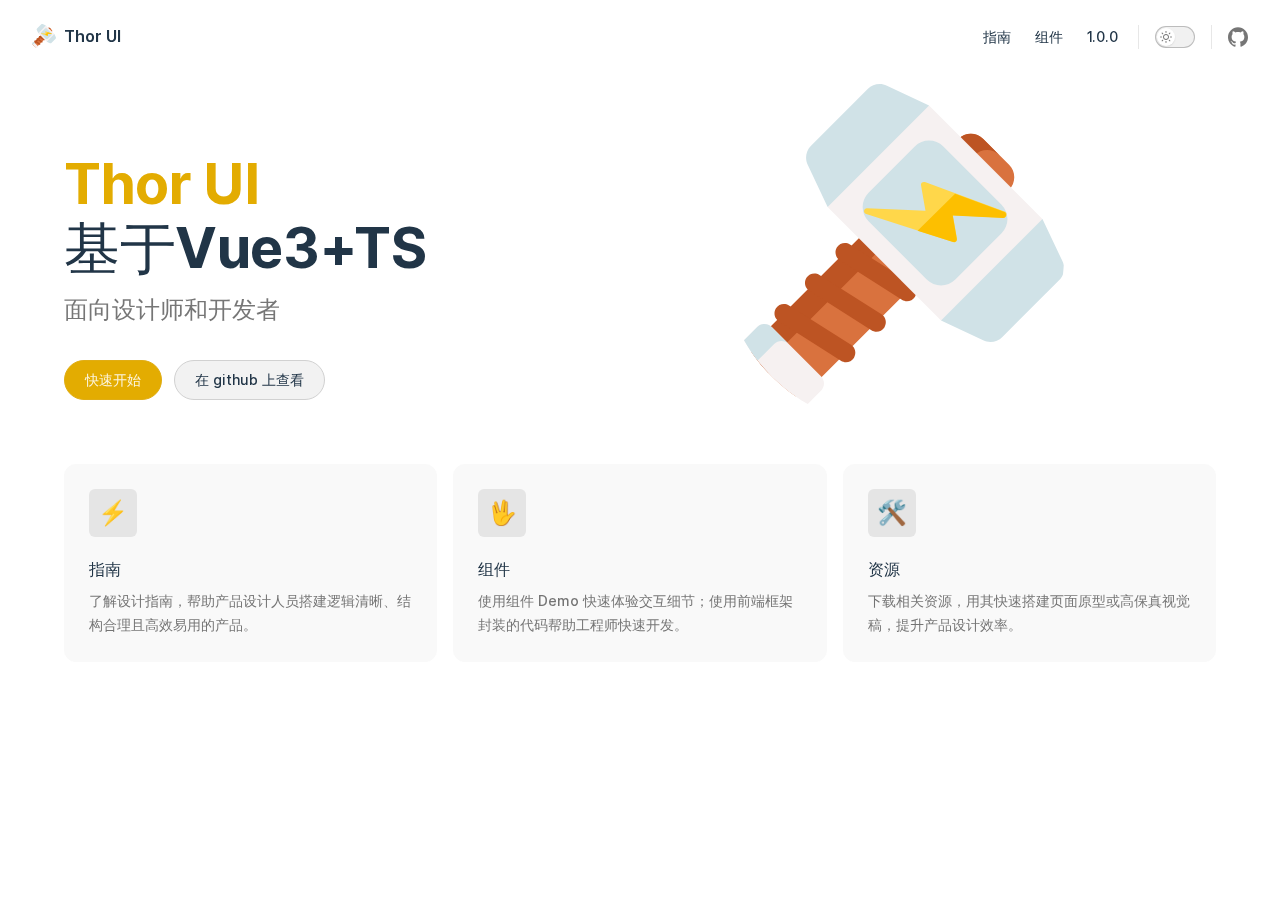
==== commit 0136a0db: "deploy" ====
--- a/index.html
+++ b/index.html
@@ -5,9 +5,9 @@
     <meta name="viewport" content="width=device-width,initial-scale=1">
     <title>A Vue 3 UI Framework | Thor UI</title>
     <meta name="description" content="an UI library based on Vue3 + TS">
-    <link rel="stylesheet" href="./assets/style.484d8a5f.css">
-    <link rel="modulepreload" href="./assets/app.344be837.js">
-    <link rel="modulepreload" href="./assets/index.md.7058a8e6.lean.js">
+    <link rel="stylesheet" href="/assets/style.c5bad45c.css">
+    <link rel="modulepreload" href="/assets/app.fc0b2da1.js">
+    <link rel="modulepreload" href="/assets/index.md.13cc8fff.lean.js">
     
     <link rel="icon" href="/images/logo.svg">
   <meta name="viewport" content="width=device-width, initial-scale=1.0,user-scalable=no">
@@ -15,9 +15,9 @@
   <script id="check-dark-light">(()=>{const e=localStorage.getItem("vitepress-theme-appearance")||"",a=window.matchMedia("(prefers-color-scheme: dark)").matches;(!e||e==="auto"?a:e==="dark")&&document.documentElement.classList.add("dark")})();</script>
   </head>
   <body>
-    <div id="app"><div class="Layout" data-v-1fb342a2 data-v-d00e870d><!--[--><!--]--><!--[--><span tabindex="-1" data-v-46091f03></span><a href="#VPContent" class="VPSkipLink visually-hidden" data-v-46091f03> Skip to content </a><!--]--><!----><header class="VPNav no-sidebar" data-v-d00e870d data-v-261cc033><div class="VPNavBar" data-v-261cc033 data-v-1d5ae854><div class="container" data-v-1d5ae854><div class="VPNavBarTitle" data-v-1d5ae854 data-v-7cd3734e><a class="title" href="./" data-v-7cd3734e><!--[--><!--]--><!--[--><img class="VPImage logo" src="./images/logo.svg" alt data-v-08c1c46d><!--]--><!--[-->Thor UI<!--]--><!--[--><!--]--></a></div><div class="content" data-v-1d5ae854><!--[--><!--]--><!----><nav aria-labelledby="main-nav-aria-label" class="VPNavBarMenu menu" data-v-1d5ae854 data-v-4e8ea035><span id="main-nav-aria-label" class="visually-hidden" data-v-4e8ea035>Main Navigation</span><!--[--><!--[--><a class="VPLink link VPNavBarMenuLink" href="./guide/installation.html" data-v-4e8ea035 data-v-29720c67 data-v-d9cce6e9><!--[-->指南<!--]--><!----></a><!--]--><!--[--><a class="VPLink link VPNavBarMenuLink" href="./components/button.html" data-v-4e8ea035 data-v-29720c67 data-v-d9cce6e9><!--[-->组件<!--]--><!----></a><!--]--><!--[--><a class="VPLink link VPNavBarMenuLink" href="https://www.npmjs.com/package/thor-ui" target="_blank" rel="noreferrer" data-v-4e8ea035 data-v-29720c67 data-v-d9cce6e9><!--[-->1.0.0<!--]--><!----></a><!--]--><!--]--></nav><!----><div class="VPNavBarAppearance appearance" data-v-1d5ae854 data-v-fa31fe1f><button class="VPSwitch VPSwitchAppearance" type="button" role="switch" aria-label="toggle dark mode" aria-checked="false" data-v-fa31fe1f data-v-bb269213 data-v-149cfdef><span class="check" data-v-149cfdef><span class="icon" data-v-149cfdef><!--[--><svg xmlns="http://www.w3.org/2000/svg" aria-hidden="true" focusable="false" viewbox="0 0 24 24" class="sun" data-v-bb269213><path d="M12,18c-3.3,0-6-2.7-6-6s2.7-6,6-6s6,2.7,6,6S15.3,18,12,18zM12,8c-2.2,0-4,1.8-4,4c0,2.2,1.8,4,4,4c2.2,0,4-1.8,4-4C16,9.8,14.2,8,12,8z"></path><path d="M12,4c-0.6,0-1-0.4-1-1V1c0-0.6,0.4-1,1-1s1,0.4,1,1v2C13,3.6,12.6,4,12,4z"></path><path d="M12,24c-0.6,0-1-0.4-1-1v-2c0-0.6,0.4-1,1-1s1,0.4,1,1v2C13,23.6,12.6,24,12,24z"></path><path d="M5.6,6.6c-0.3,0-0.5-0.1-0.7-0.3L3.5,4.9c-0.4-0.4-0.4-1,0-1.4s1-0.4,1.4,0l1.4,1.4c0.4,0.4,0.4,1,0,1.4C6.2,6.5,5.9,6.6,5.6,6.6z"></path><path d="M19.8,20.8c-0.3,0-0.5-0.1-0.7-0.3l-1.4-1.4c-0.4-0.4-0.4-1,0-1.4s1-0.4,1.4,0l1.4,1.4c0.4,0.4,0.4,1,0,1.4C20.3,20.7,20,20.8,19.8,20.8z"></path><path d="M3,13H1c-0.6,0-1-0.4-1-1s0.4-1,1-1h2c0.6,0,1,0.4,1,1S3.6,13,3,13z"></path><path d="M23,13h-2c-0.6,0-1-0.4-1-1s0.4-1,1-1h2c0.6,0,1,0.4,1,1S23.6,13,23,13z"></path><path d="M4.2,20.8c-0.3,0-0.5-0.1-0.7-0.3c-0.4-0.4-0.4-1,0-1.4l1.4-1.4c0.4-0.4,1-0.4,1.4,0s0.4,1,0,1.4l-1.4,1.4C4.7,20.7,4.5,20.8,4.2,20.8z"></path><path d="M18.4,6.6c-0.3,0-0.5-0.1-0.7-0.3c-0.4-0.4-0.4-1,0-1.4l1.4-1.4c0.4-0.4,1-0.4,1.4,0s0.4,1,0,1.4l-1.4,1.4C18.9,6.5,18.6,6.6,18.4,6.6z"></path></svg><svg xmlns="http://www.w3.org/2000/svg" aria-hidden="true" focusable="false" viewbox="0 0 24 24" class="moon" data-v-bb269213><path d="M12.1,22c-0.3,0-0.6,0-0.9,0c-5.5-0.5-9.5-5.4-9-10.9c0.4-4.8,4.2-8.6,9-9c0.4,0,0.8,0.2,1,0.5c0.2,0.3,0.2,0.8-0.1,1.1c-2,2.7-1.4,6.4,1.3,8.4c2.1,1.6,5,1.6,7.1,0c0.3-0.2,0.7-0.3,1.1-0.1c0.3,0.2,0.5,0.6,0.5,1c-0.2,2.7-1.5,5.1-3.6,6.8C16.6,21.2,14.4,22,12.1,22zM9.3,4.4c-2.9,1-5,3.6-5.2,6.8c-0.4,4.4,2.8,8.3,7.2,8.7c2.1,0.2,4.2-0.4,5.8-1.8c1.1-0.9,1.9-2.1,2.4-3.4c-2.5,0.9-5.3,0.5-7.5-1.1C9.2,11.4,8.1,7.7,9.3,4.4z"></path></svg><!--]--></span></span></button></div><div class="VPSocialLinks VPNavBarSocialLinks social-links" data-v-1d5ae854 data-v-dfe8cf56 data-v-3906d817><!--[--><a class="VPSocialLink" href="https://github.com/haihaixhj/thor-ui" target="_blank" rel="noopener" data-v-3906d817 data-v-4dfab725><svg role="img" viewBox="0 0 24 24" xmlns="http://www.w3.org/2000/svg"><title>GitHub</title><path d="M12 .297c-6.63 0-12 5.373-12 12 0 5.303 3.438 9.8 8.205 11.385.6.113.82-.258.82-.577 0-.285-.01-1.04-.015-2.04-3.338.724-4.042-1.61-4.042-1.61C4.422 18.07 3.633 17.7 3.633 17.7c-1.087-.744.084-.729.084-.729 1.205.084 1.838 1.236 1.838 1.236 1.07 1.835 2.809 1.305 3.495.998.108-.776.417-1.305.76-1.605-2.665-.3-5.466-1.332-5.466-5.93 0-1.31.465-2.38 1.235-3.22-.135-.303-.54-1.523.105-3.176 0 0 1.005-.322 3.3 1.23.96-.267 1.98-.399 3-.405 1.02.006 2.04.138 3 .405 2.28-1.552 3.285-1.23 3.285-1.23.645 1.653.24 2.873.12 3.176.765.84 1.23 1.91 1.23 3.22 0 4.61-2.805 5.625-5.475 5.92.42.36.81 1.096.81 2.22 0 1.606-.015 2.896-.015 3.286 0 .315.21.69.825.57C20.565 22.092 24 17.592 24 12.297c0-6.627-5.373-12-12-12"/></svg></a><!--]--></div><div class="VPFlyout VPNavBarExtra extra" data-v-1d5ae854 data-v-b0c74691 data-v-e84f2e4c><button type="button" class="button" aria-haspopup="true" aria-expanded="false" aria-label="extra navigation" data-v-e84f2e4c><svg xmlns="http://www.w3.org/2000/svg" aria-hidden="true" focusable="false" viewbox="0 0 24 24" class="icon" data-v-e84f2e4c><circle cx="12" cy="12" r="2"></circle><circle cx="19" cy="12" r="2"></circle><circle cx="5" cy="12" r="2"></circle></svg></button><div class="menu" data-v-e84f2e4c><div class="VPMenu" data-v-e84f2e4c data-v-bb67fe34><!----><!--[--><!--[--><!----><div class="group" data-v-b0c74691><div class="item appearance" data-v-b0c74691><p class="label" data-v-b0c74691>Appearance</p><div class="appearance-action" data-v-b0c74691><button class="VPSwitch VPSwitchAppearance" type="button" role="switch" aria-label="toggle dark mode" aria-checked="false" data-v-b0c74691 data-v-bb269213 data-v-149cfdef><span class="check" data-v-149cfdef><span class="icon" data-v-149cfdef><!--[--><svg xmlns="http://www.w3.org/2000/svg" aria-hidden="true" focusable="false" viewbox="0 0 24 24" class="sun" data-v-bb269213><path d="M12,18c-3.3,0-6-2.7-6-6s2.7-6,6-6s6,2.7,6,6S15.3,18,12,18zM12,8c-2.2,0-4,1.8-4,4c0,2.2,1.8,4,4,4c2.2,0,4-1.8,4-4C16,9.8,14.2,8,12,8z"></path><path d="M12,4c-0.6,0-1-0.4-1-1V1c0-0.6,0.4-1,1-1s1,0.4,1,1v2C13,3.6,12.6,4,12,4z"></path><path d="M12,24c-0.6,0-1-0.4-1-1v-2c0-0.6,0.4-1,1-1s1,0.4,1,1v2C13,23.6,12.6,24,12,24z"></path><path d="M5.6,6.6c-0.3,0-0.5-0.1-0.7-0.3L3.5,4.9c-0.4-0.4-0.4-1,0-1.4s1-0.4,1.4,0l1.4,1.4c0.4,0.4,0.4,1,0,1.4C6.2,6.5,5.9,6.6,5.6,6.6z"></path><path d="M19.8,20.8c-0.3,0-0.5-0.1-0.7-0.3l-1.4-1.4c-0.4-0.4-0.4-1,0-1.4s1-0.4,1.4,0l1.4,1.4c0.4,0.4,0.4,1,0,1.4C20.3,20.7,20,20.8,19.8,20.8z"></path><path d="M3,13H1c-0.6,0-1-0.4-1-1s0.4-1,1-1h2c0.6,0,1,0.4,1,1S3.6,13,3,13z"></path><path d="M23,13h-2c-0.6,0-1-0.4-1-1s0.4-1,1-1h2c0.6,0,1,0.4,1,1S23.6,13,23,13z"></path><path d="M4.2,20.8c-0.3,0-0.5-0.1-0.7-0.3c-0.4-0.4-0.4-1,0-1.4l1.4-1.4c0.4-0.4,1-0.4,1.4,0s0.4,1,0,1.4l-1.4,1.4C4.7,20.7,4.5,20.8,4.2,20.8z"></path><path d="M18.4,6.6c-0.3,0-0.5-0.1-0.7-0.3c-0.4-0.4-0.4-1,0-1.4l1.4-1.4c0.4-0.4,1-0.4,1.4,0s0.4,1,0,1.4l-1.4,1.4C18.9,6.5,18.6,6.6,18.4,6.6z"></path></svg><svg xmlns="http://www.w3.org/2000/svg" aria-hidden="true" focusable="false" viewbox="0 0 24 24" class="moon" data-v-bb269213><path d="M12.1,22c-0.3,0-0.6,0-0.9,0c-5.5-0.5-9.5-5.4-9-10.9c0.4-4.8,4.2-8.6,9-9c0.4,0,0.8,0.2,1,0.5c0.2,0.3,0.2,0.8-0.1,1.1c-2,2.7-1.4,6.4,1.3,8.4c2.1,1.6,5,1.6,7.1,0c0.3-0.2,0.7-0.3,1.1-0.1c0.3,0.2,0.5,0.6,0.5,1c-0.2,2.7-1.5,5.1-3.6,6.8C16.6,21.2,14.4,22,12.1,22zM9.3,4.4c-2.9,1-5,3.6-5.2,6.8c-0.4,4.4,2.8,8.3,7.2,8.7c2.1,0.2,4.2-0.4,5.8-1.8c1.1-0.9,1.9-2.1,2.4-3.4c-2.5,0.9-5.3,0.5-7.5-1.1C9.2,11.4,8.1,7.7,9.3,4.4z"></path></svg><!--]--></span></span></button></div></div></div><div class="group" data-v-b0c74691><div class="item social-links" data-v-b0c74691><div class="VPSocialLinks social-links-list" data-v-b0c74691 data-v-3906d817><!--[--><a class="VPSocialLink" href="https://github.com/haihaixhj/thor-ui" target="_blank" rel="noopener" data-v-3906d817 data-v-4dfab725><svg role="img" viewBox="0 0 24 24" xmlns="http://www.w3.org/2000/svg"><title>GitHub</title><path d="M12 .297c-6.63 0-12 5.373-12 12 0 5.303 3.438 9.8 8.205 11.385.6.113.82-.258.82-.577 0-.285-.01-1.04-.015-2.04-3.338.724-4.042-1.61-4.042-1.61C4.422 18.07 3.633 17.7 3.633 17.7c-1.087-.744.084-.729.084-.729 1.205.084 1.838 1.236 1.838 1.236 1.07 1.835 2.809 1.305 3.495.998.108-.776.417-1.305.76-1.605-2.665-.3-5.466-1.332-5.466-5.93 0-1.31.465-2.38 1.235-3.22-.135-.303-.54-1.523.105-3.176 0 0 1.005-.322 3.3 1.23.96-.267 1.98-.399 3-.405 1.02.006 2.04.138 3 .405 2.28-1.552 3.285-1.23 3.285-1.23.645 1.653.24 2.873.12 3.176.765.84 1.23 1.91 1.23 3.22 0 4.61-2.805 5.625-5.475 5.92.42.36.81 1.096.81 2.22 0 1.606-.015 2.896-.015 3.286 0 .315.21.69.825.57C20.565 22.092 24 17.592 24 12.297c0-6.627-5.373-12-12-12"/></svg></a><!--]--></div></div></div><!--]--><!--]--></div></div></div><!--[--><!--]--><button type="button" class="VPNavBarHamburger hamburger" aria-label="mobile navigation" aria-expanded="false" aria-controls="VPNavScreen" data-v-1d5ae854 data-v-83d31ffe><span class="container" data-v-83d31ffe><span class="top" data-v-83d31ffe></span><span class="middle" data-v-83d31ffe></span><span class="bottom" data-v-83d31ffe></span></span></button></div></div></div><!----></header><!----><!----><div class="VPContent is-home" id="VPContent" data-v-d00e870d data-v-57492dba><div class="VPHome" data-v-57492dba data-v-8056625c><!--[--><!--]--><div class="VPHero has-image VPHomeHero" data-v-8056625c data-v-ad3edd54><div class="container" data-v-ad3edd54><div class="main" data-v-ad3edd54><h1 class="name" data-v-ad3edd54><span class="clip" data-v-ad3edd54>Thor UI</span></h1><p class="text" data-v-ad3edd54>基于Vue3+TS</p><p class="tagline" data-v-ad3edd54>面向设计师和开发者</p><div class="actions" data-v-ad3edd54><!--[--><div class="action" data-v-ad3edd54><a class="VPButton medium brand" href="./guide/installation.html" data-v-ad3edd54 data-v-0364fe67>快速开始</a></div><div class="action" data-v-ad3edd54><a class="VPButton medium alt" href="https://github.com/haihaixhj/thor-ui" target="_blank" rel="noreferrer" data-v-ad3edd54 data-v-0364fe67>在 github 上查看</a></div><!--]--></div></div><div class="image" data-v-ad3edd54><div class="image-container" data-v-ad3edd54><div class="image-bg" data-v-ad3edd54></div><!--[--><img class="VPImage image-src" src="./images/logo.svg" alt="网站的 logo 图片" data-v-08c1c46d><!--]--></div></div></div></div><!--[--><!--]--><!--[--><!--]--><div class="VPFeatures VPHomeFeatures" data-v-8056625c data-v-65e7fd02><div class="container" data-v-65e7fd02><div class="items" data-v-65e7fd02><!--[--><div class="grid-3 item" data-v-65e7fd02><span class="VPLink VPFeature" data-v-65e7fd02 data-v-f990b91a data-v-d9cce6e9><!--[--><article class="box" data-v-f990b91a><div class="icon" data-v-f990b91a>⚡️</div><h2 class="title" data-v-f990b91a>指南</h2><p class="details" data-v-f990b91a>了解设计指南，帮助产品设计人员搭建逻辑清晰、结构合理且高效易用的产品。</p><!----></article><!--]--><!----></span></div><div class="grid-3 item" data-v-65e7fd02><span class="VPLink VPFeature" data-v-65e7fd02 data-v-f990b91a data-v-d9cce6e9><!--[--><article class="box" data-v-f990b91a><div class="icon" data-v-f990b91a>🖖</div><h2 class="title" data-v-f990b91a>组件</h2><p class="details" data-v-f990b91a>使用组件 Demo 快速体验交互细节；使用前端框架封装的代码帮助工程师快速开发。</p><!----></article><!--]--><!----></span></div><div class="grid-3 item" data-v-65e7fd02><span class="VPLink VPFeature" data-v-65e7fd02 data-v-f990b91a data-v-d9cce6e9><!--[--><article class="box" data-v-f990b91a><div class="icon" data-v-f990b91a>🛠️</div><h2 class="title" data-v-f990b91a>资源</h2><p class="details" data-v-f990b91a>下载相关资源，用其快速搭建页面原型或高保真视觉稿，提升产品设计效率。</p><!----></article><!--]--><!----></span></div><!--]--></div></div></div><!--[--><!--]--><div style="position:relative;" data-v-8056625c><div></div></div></div></div><!----><!--[--><!--]--></div></div>
-    <script>__VP_HASH_MAP__ = JSON.parse("{\"components_button.md\":\"e8ea0bf6\",\"components_icon.md\":\"aed8b6b8\",\"components_link.md\":\"58fea36c\",\"guide_installation.md\":\"f5e06016\",\"guide_introduction.md\":\"16489be4\",\"guide_join.md\":\"922bd845\",\"guide_start.md\":\"d95e7631\",\"index.md\":\"7058a8e6\"}")</script>
-    <script type="module" async src="./assets/app.344be837.js"></script>
+    <div id="app"><div class="Layout" data-v-1fb342a2 data-v-d00e870d><!--[--><!--]--><!--[--><span tabindex="-1" data-v-46091f03></span><a href="#VPContent" class="VPSkipLink visually-hidden" data-v-46091f03> Skip to content </a><!--]--><!----><header class="VPNav no-sidebar" data-v-d00e870d data-v-261cc033><div class="VPNavBar" data-v-261cc033 data-v-1d5ae854><div class="container" data-v-1d5ae854><div class="VPNavBarTitle" data-v-1d5ae854 data-v-7cd3734e><a class="title" href="/" data-v-7cd3734e><!--[--><!--]--><!--[--><img class="VPImage logo" src="/images/logo.svg" alt data-v-08c1c46d><!--]--><!--[-->Thor UI<!--]--><!--[--><!--]--></a></div><div class="content" data-v-1d5ae854><!--[--><!--]--><!----><nav aria-labelledby="main-nav-aria-label" class="VPNavBarMenu menu" data-v-1d5ae854 data-v-4e8ea035><span id="main-nav-aria-label" class="visually-hidden" data-v-4e8ea035>Main Navigation</span><!--[--><!--[--><a class="VPLink link VPNavBarMenuLink" href="/guide/installation.html" data-v-4e8ea035 data-v-29720c67 data-v-d9cce6e9><!--[-->指南<!--]--><!----></a><!--]--><!--[--><a class="VPLink link VPNavBarMenuLink" href="/components/button.html" data-v-4e8ea035 data-v-29720c67 data-v-d9cce6e9><!--[-->组件<!--]--><!----></a><!--]--><!--[--><a class="VPLink link VPNavBarMenuLink" href="https://www.npmjs.com/package/thor-ui" target="_blank" rel="noreferrer" data-v-4e8ea035 data-v-29720c67 data-v-d9cce6e9><!--[-->1.0.0<!--]--><!----></a><!--]--><!--]--></nav><!----><div class="VPNavBarAppearance appearance" data-v-1d5ae854 data-v-fa31fe1f><button class="VPSwitch VPSwitchAppearance" type="button" role="switch" aria-label="toggle dark mode" aria-checked="false" data-v-fa31fe1f data-v-bb269213 data-v-149cfdef><span class="check" data-v-149cfdef><span class="icon" data-v-149cfdef><!--[--><svg xmlns="http://www.w3.org/2000/svg" aria-hidden="true" focusable="false" viewbox="0 0 24 24" class="sun" data-v-bb269213><path d="M12,18c-3.3,0-6-2.7-6-6s2.7-6,6-6s6,2.7,6,6S15.3,18,12,18zM12,8c-2.2,0-4,1.8-4,4c0,2.2,1.8,4,4,4c2.2,0,4-1.8,4-4C16,9.8,14.2,8,12,8z"></path><path d="M12,4c-0.6,0-1-0.4-1-1V1c0-0.6,0.4-1,1-1s1,0.4,1,1v2C13,3.6,12.6,4,12,4z"></path><path d="M12,24c-0.6,0-1-0.4-1-1v-2c0-0.6,0.4-1,1-1s1,0.4,1,1v2C13,23.6,12.6,24,12,24z"></path><path d="M5.6,6.6c-0.3,0-0.5-0.1-0.7-0.3L3.5,4.9c-0.4-0.4-0.4-1,0-1.4s1-0.4,1.4,0l1.4,1.4c0.4,0.4,0.4,1,0,1.4C6.2,6.5,5.9,6.6,5.6,6.6z"></path><path d="M19.8,20.8c-0.3,0-0.5-0.1-0.7-0.3l-1.4-1.4c-0.4-0.4-0.4-1,0-1.4s1-0.4,1.4,0l1.4,1.4c0.4,0.4,0.4,1,0,1.4C20.3,20.7,20,20.8,19.8,20.8z"></path><path d="M3,13H1c-0.6,0-1-0.4-1-1s0.4-1,1-1h2c0.6,0,1,0.4,1,1S3.6,13,3,13z"></path><path d="M23,13h-2c-0.6,0-1-0.4-1-1s0.4-1,1-1h2c0.6,0,1,0.4,1,1S23.6,13,23,13z"></path><path d="M4.2,20.8c-0.3,0-0.5-0.1-0.7-0.3c-0.4-0.4-0.4-1,0-1.4l1.4-1.4c0.4-0.4,1-0.4,1.4,0s0.4,1,0,1.4l-1.4,1.4C4.7,20.7,4.5,20.8,4.2,20.8z"></path><path d="M18.4,6.6c-0.3,0-0.5-0.1-0.7-0.3c-0.4-0.4-0.4-1,0-1.4l1.4-1.4c0.4-0.4,1-0.4,1.4,0s0.4,1,0,1.4l-1.4,1.4C18.9,6.5,18.6,6.6,18.4,6.6z"></path></svg><svg xmlns="http://www.w3.org/2000/svg" aria-hidden="true" focusable="false" viewbox="0 0 24 24" class="moon" data-v-bb269213><path d="M12.1,22c-0.3,0-0.6,0-0.9,0c-5.5-0.5-9.5-5.4-9-10.9c0.4-4.8,4.2-8.6,9-9c0.4,0,0.8,0.2,1,0.5c0.2,0.3,0.2,0.8-0.1,1.1c-2,2.7-1.4,6.4,1.3,8.4c2.1,1.6,5,1.6,7.1,0c0.3-0.2,0.7-0.3,1.1-0.1c0.3,0.2,0.5,0.6,0.5,1c-0.2,2.7-1.5,5.1-3.6,6.8C16.6,21.2,14.4,22,12.1,22zM9.3,4.4c-2.9,1-5,3.6-5.2,6.8c-0.4,4.4,2.8,8.3,7.2,8.7c2.1,0.2,4.2-0.4,5.8-1.8c1.1-0.9,1.9-2.1,2.4-3.4c-2.5,0.9-5.3,0.5-7.5-1.1C9.2,11.4,8.1,7.7,9.3,4.4z"></path></svg><!--]--></span></span></button></div><div class="VPSocialLinks VPNavBarSocialLinks social-links" data-v-1d5ae854 data-v-dfe8cf56 data-v-3906d817><!--[--><a class="VPSocialLink" href="https://github.com/haihaixhj/thor-ui" target="_blank" rel="noopener" data-v-3906d817 data-v-4dfab725><svg role="img" viewBox="0 0 24 24" xmlns="http://www.w3.org/2000/svg"><title>GitHub</title><path d="M12 .297c-6.63 0-12 5.373-12 12 0 5.303 3.438 9.8 8.205 11.385.6.113.82-.258.82-.577 0-.285-.01-1.04-.015-2.04-3.338.724-4.042-1.61-4.042-1.61C4.422 18.07 3.633 17.7 3.633 17.7c-1.087-.744.084-.729.084-.729 1.205.084 1.838 1.236 1.838 1.236 1.07 1.835 2.809 1.305 3.495.998.108-.776.417-1.305.76-1.605-2.665-.3-5.466-1.332-5.466-5.93 0-1.31.465-2.38 1.235-3.22-.135-.303-.54-1.523.105-3.176 0 0 1.005-.322 3.3 1.23.96-.267 1.98-.399 3-.405 1.02.006 2.04.138 3 .405 2.28-1.552 3.285-1.23 3.285-1.23.645 1.653.24 2.873.12 3.176.765.84 1.23 1.91 1.23 3.22 0 4.61-2.805 5.625-5.475 5.92.42.36.81 1.096.81 2.22 0 1.606-.015 2.896-.015 3.286 0 .315.21.69.825.57C20.565 22.092 24 17.592 24 12.297c0-6.627-5.373-12-12-12"/></svg></a><!--]--></div><div class="VPFlyout VPNavBarExtra extra" data-v-1d5ae854 data-v-b0c74691 data-v-e84f2e4c><button type="button" class="button" aria-haspopup="true" aria-expanded="false" aria-label="extra navigation" data-v-e84f2e4c><svg xmlns="http://www.w3.org/2000/svg" aria-hidden="true" focusable="false" viewbox="0 0 24 24" class="icon" data-v-e84f2e4c><circle cx="12" cy="12" r="2"></circle><circle cx="19" cy="12" r="2"></circle><circle cx="5" cy="12" r="2"></circle></svg></button><div class="menu" data-v-e84f2e4c><div class="VPMenu" data-v-e84f2e4c data-v-bb67fe34><!----><!--[--><!--[--><!----><div class="group" data-v-b0c74691><div class="item appearance" data-v-b0c74691><p class="label" data-v-b0c74691>Appearance</p><div class="appearance-action" data-v-b0c74691><button class="VPSwitch VPSwitchAppearance" type="button" role="switch" aria-label="toggle dark mode" aria-checked="false" data-v-b0c74691 data-v-bb269213 data-v-149cfdef><span class="check" data-v-149cfdef><span class="icon" data-v-149cfdef><!--[--><svg xmlns="http://www.w3.org/2000/svg" aria-hidden="true" focusable="false" viewbox="0 0 24 24" class="sun" data-v-bb269213><path d="M12,18c-3.3,0-6-2.7-6-6s2.7-6,6-6s6,2.7,6,6S15.3,18,12,18zM12,8c-2.2,0-4,1.8-4,4c0,2.2,1.8,4,4,4c2.2,0,4-1.8,4-4C16,9.8,14.2,8,12,8z"></path><path d="M12,4c-0.6,0-1-0.4-1-1V1c0-0.6,0.4-1,1-1s1,0.4,1,1v2C13,3.6,12.6,4,12,4z"></path><path d="M12,24c-0.6,0-1-0.4-1-1v-2c0-0.6,0.4-1,1-1s1,0.4,1,1v2C13,23.6,12.6,24,12,24z"></path><path d="M5.6,6.6c-0.3,0-0.5-0.1-0.7-0.3L3.5,4.9c-0.4-0.4-0.4-1,0-1.4s1-0.4,1.4,0l1.4,1.4c0.4,0.4,0.4,1,0,1.4C6.2,6.5,5.9,6.6,5.6,6.6z"></path><path d="M19.8,20.8c-0.3,0-0.5-0.1-0.7-0.3l-1.4-1.4c-0.4-0.4-0.4-1,0-1.4s1-0.4,1.4,0l1.4,1.4c0.4,0.4,0.4,1,0,1.4C20.3,20.7,20,20.8,19.8,20.8z"></path><path d="M3,13H1c-0.6,0-1-0.4-1-1s0.4-1,1-1h2c0.6,0,1,0.4,1,1S3.6,13,3,13z"></path><path d="M23,13h-2c-0.6,0-1-0.4-1-1s0.4-1,1-1h2c0.6,0,1,0.4,1,1S23.6,13,23,13z"></path><path d="M4.2,20.8c-0.3,0-0.5-0.1-0.7-0.3c-0.4-0.4-0.4-1,0-1.4l1.4-1.4c0.4-0.4,1-0.4,1.4,0s0.4,1,0,1.4l-1.4,1.4C4.7,20.7,4.5,20.8,4.2,20.8z"></path><path d="M18.4,6.6c-0.3,0-0.5-0.1-0.7-0.3c-0.4-0.4-0.4-1,0-1.4l1.4-1.4c0.4-0.4,1-0.4,1.4,0s0.4,1,0,1.4l-1.4,1.4C18.9,6.5,18.6,6.6,18.4,6.6z"></path></svg><svg xmlns="http://www.w3.org/2000/svg" aria-hidden="true" focusable="false" viewbox="0 0 24 24" class="moon" data-v-bb269213><path d="M12.1,22c-0.3,0-0.6,0-0.9,0c-5.5-0.5-9.5-5.4-9-10.9c0.4-4.8,4.2-8.6,9-9c0.4,0,0.8,0.2,1,0.5c0.2,0.3,0.2,0.8-0.1,1.1c-2,2.7-1.4,6.4,1.3,8.4c2.1,1.6,5,1.6,7.1,0c0.3-0.2,0.7-0.3,1.1-0.1c0.3,0.2,0.5,0.6,0.5,1c-0.2,2.7-1.5,5.1-3.6,6.8C16.6,21.2,14.4,22,12.1,22zM9.3,4.4c-2.9,1-5,3.6-5.2,6.8c-0.4,4.4,2.8,8.3,7.2,8.7c2.1,0.2,4.2-0.4,5.8-1.8c1.1-0.9,1.9-2.1,2.4-3.4c-2.5,0.9-5.3,0.5-7.5-1.1C9.2,11.4,8.1,7.7,9.3,4.4z"></path></svg><!--]--></span></span></button></div></div></div><div class="group" data-v-b0c74691><div class="item social-links" data-v-b0c74691><div class="VPSocialLinks social-links-list" data-v-b0c74691 data-v-3906d817><!--[--><a class="VPSocialLink" href="https://github.com/haihaixhj/thor-ui" target="_blank" rel="noopener" data-v-3906d817 data-v-4dfab725><svg role="img" viewBox="0 0 24 24" xmlns="http://www.w3.org/2000/svg"><title>GitHub</title><path d="M12 .297c-6.63 0-12 5.373-12 12 0 5.303 3.438 9.8 8.205 11.385.6.113.82-.258.82-.577 0-.285-.01-1.04-.015-2.04-3.338.724-4.042-1.61-4.042-1.61C4.422 18.07 3.633 17.7 3.633 17.7c-1.087-.744.084-.729.084-.729 1.205.084 1.838 1.236 1.838 1.236 1.07 1.835 2.809 1.305 3.495.998.108-.776.417-1.305.76-1.605-2.665-.3-5.466-1.332-5.466-5.93 0-1.31.465-2.38 1.235-3.22-.135-.303-.54-1.523.105-3.176 0 0 1.005-.322 3.3 1.23.96-.267 1.98-.399 3-.405 1.02.006 2.04.138 3 .405 2.28-1.552 3.285-1.23 3.285-1.23.645 1.653.24 2.873.12 3.176.765.84 1.23 1.91 1.23 3.22 0 4.61-2.805 5.625-5.475 5.92.42.36.81 1.096.81 2.22 0 1.606-.015 2.896-.015 3.286 0 .315.21.69.825.57C20.565 22.092 24 17.592 24 12.297c0-6.627-5.373-12-12-12"/></svg></a><!--]--></div></div></div><!--]--><!--]--></div></div></div><!--[--><!--]--><button type="button" class="VPNavBarHamburger hamburger" aria-label="mobile navigation" aria-expanded="false" aria-controls="VPNavScreen" data-v-1d5ae854 data-v-83d31ffe><span class="container" data-v-83d31ffe><span class="top" data-v-83d31ffe></span><span class="middle" data-v-83d31ffe></span><span class="bottom" data-v-83d31ffe></span></span></button></div></div></div><!----></header><!----><!----><div class="VPContent is-home" id="VPContent" data-v-d00e870d data-v-57492dba><div class="VPHome" data-v-57492dba data-v-8056625c><!--[--><!--]--><div class="VPHero has-image VPHomeHero" data-v-8056625c data-v-ad3edd54><div class="container" data-v-ad3edd54><div class="main" data-v-ad3edd54><h1 class="name" data-v-ad3edd54><span class="clip" data-v-ad3edd54>Thor UI</span></h1><p class="text" data-v-ad3edd54>基于Vue3+TS</p><p class="tagline" data-v-ad3edd54>面向设计师和开发者</p><div class="actions" data-v-ad3edd54><!--[--><div class="action" data-v-ad3edd54><a class="VPButton medium brand" href="/guide/installation.html" data-v-ad3edd54 data-v-0364fe67>快速开始</a></div><div class="action" data-v-ad3edd54><a class="VPButton medium alt" href="https://github.com/haihaixhj/thor-ui" target="_blank" rel="noreferrer" data-v-ad3edd54 data-v-0364fe67>在 github 上查看</a></div><!--]--></div></div><div class="image" data-v-ad3edd54><div class="image-container" data-v-ad3edd54><div class="image-bg" data-v-ad3edd54></div><!--[--><img class="VPImage image-src" src="/images/logo.svg" alt="网站的 logo 图片" data-v-08c1c46d><!--]--></div></div></div></div><!--[--><!--]--><!--[--><!--]--><div class="VPFeatures VPHomeFeatures" data-v-8056625c data-v-65e7fd02><div class="container" data-v-65e7fd02><div class="items" data-v-65e7fd02><!--[--><div class="grid-3 item" data-v-65e7fd02><span class="VPLink VPFeature" data-v-65e7fd02 data-v-f990b91a data-v-d9cce6e9><!--[--><article class="box" data-v-f990b91a><div class="icon" data-v-f990b91a>⚡️</div><h2 class="title" data-v-f990b91a>指南</h2><p class="details" data-v-f990b91a>了解设计指南，帮助产品设计人员搭建逻辑清晰、结构合理且高效易用的产品。</p><!----></article><!--]--><!----></span></div><div class="grid-3 item" data-v-65e7fd02><span class="VPLink VPFeature" data-v-65e7fd02 data-v-f990b91a data-v-d9cce6e9><!--[--><article class="box" data-v-f990b91a><div class="icon" data-v-f990b91a>🖖</div><h2 class="title" data-v-f990b91a>组件</h2><p class="details" data-v-f990b91a>使用组件 Demo 快速体验交互细节；使用前端框架封装的代码帮助工程师快速开发。</p><!----></article><!--]--><!----></span></div><div class="grid-3 item" data-v-65e7fd02><span class="VPLink VPFeature" data-v-65e7fd02 data-v-f990b91a data-v-d9cce6e9><!--[--><article class="box" data-v-f990b91a><div class="icon" data-v-f990b91a>🛠️</div><h2 class="title" data-v-f990b91a>资源</h2><p class="details" data-v-f990b91a>下载相关资源，用其快速搭建页面原型或高保真视觉稿，提升产品设计效率。</p><!----></article><!--]--><!----></span></div><!--]--></div></div></div><!--[--><!--]--><div style="position:relative;" data-v-8056625c><div></div></div></div></div><!----><!--[--><!--]--></div></div>
+    <script>__VP_HASH_MAP__ = JSON.parse("{\"components_button.md\":\"89efa368\",\"components_icon.md\":\"fd3c0978\",\"components_link.md\":\"6eb77efa\",\"guide_installation.md\":\"a22f69d6\",\"guide_introduction.md\":\"cc8403f9\",\"guide_join.md\":\"9aa7d123\",\"guide_start.md\":\"beb436db\",\"index.md\":\"13cc8fff\"}")</script>
+    <script type="module" async src="/assets/app.fc0b2da1.js"></script>
     
   </body>
 </html>--- a/assets/style.c5bad45c.css
+++ b/assets/style.c5bad45c.css
@@ -0,0 +1 @@
+@font-face{font-family:Inter var;font-weight:100 900;font-display:swap;font-style:normal;font-named-instance:"Regular";src:url(/assets/inter-roman-cyrillic.5f2c6c8c.woff2) format("woff2");unicode-range:U+0301,U+0400-045F,U+0490-0491,U+04B0-04B1,U+2116}@font-face{font-family:Inter var;font-weight:100 900;font-display:swap;font-style:normal;font-named-instance:"Regular";src:url(/assets/inter-roman-cyrillic-ext.e75737ce.woff2) format("woff2");unicode-range:U+0460-052F,U+1C80-1C88,U+20B4,U+2DE0-2DFF,U+A640-A69F,U+FE2E-FE2F}@font-face{font-family:Inter var;font-weight:100 900;font-display:swap;font-style:normal;font-named-instance:"Regular";src:url(/assets/inter-roman-greek.d5a6d92a.woff2) format("woff2");unicode-range:U+0370-03FF}@font-face{font-family:Inter var;font-weight:100 900;font-display:swap;font-style:normal;font-named-instance:"Regular";src:url(/assets/inter-roman-greek-ext.ab0619bc.woff2) format("woff2");unicode-range:U+1F00-1FFF}@font-face{font-family:Inter var;font-weight:100 900;font-display:swap;font-style:normal;font-named-instance:"Regular";src:url(/assets/inter-roman-latin.2ed14f66.woff2) format("woff2");unicode-range:U+0000-00FF,U+0131,U+0152-0153,U+02BB-02BC,U+02C6,U+02DA,U+02DC,U+2000-206F,U+2074,U+20AC,U+2122,U+2191,U+2193,U+2212,U+2215,U+FEFF,U+FFFD}@font-face{font-family:Inter var;font-weight:100 900;font-display:swap;font-style:normal;font-named-instance:"Regular";src:url(/assets/inter-roman-latin-ext.0030eebd.woff2) format("woff2");unicode-range:U+0100-024F,U+0259,U+1E00-1EFF,U+2020,U+20A0-20AB,U+20AD-20CF,U+2113,U+2C60-2C7F,U+A720-A7FF}@font-face{font-family:Inter var;font-weight:100 900;font-display:swap;font-style:normal;font-named-instance:"Regular";src:url(/assets/inter-roman-vietnamese.14ce25a6.woff2) format("woff2");unicode-range:U+0102-0103,U+0110-0111,U+0128-0129,U+0168-0169,U+01A0-01A1,U+01AF-01B0,U+1EA0-1EF9,U+20AB}@font-face{font-family:Inter var;font-weight:100 900;font-display:swap;font-style:italic;font-named-instance:"Italic";src:url(/assets/inter-italic-cyrillic.ea42a392.woff2) format("woff2");unicode-range:U+0301,U+0400-045F,U+0490-0491,U+04B0-04B1,U+2116}@font-face{font-family:Inter var;font-weight:100 900;font-display:swap;font-style:italic;font-named-instance:"Italic";src:url(/assets/inter-italic-cyrillic-ext.33bd5a8e.woff2) format("woff2");unicode-range:U+0460-052F,U+1C80-1C88,U+20B4,U+2DE0-2DFF,U+A640-A69F,U+FE2E-FE2F}@font-face{font-family:Inter var;font-weight:100 900;font-display:swap;font-style:italic;font-named-instance:"Italic";src:url(/assets/inter-italic-greek.8f4463c4.woff2) format("woff2");unicode-range:U+0370-03FF}@font-face{font-family:Inter var;font-weight:100 900;font-display:swap;font-style:italic;font-named-instance:"Italic";src:url(/assets/inter-italic-greek-ext.4fbe9427.woff2) format("woff2");unicode-range:U+1F00-1FFF}@font-face{font-family:Inter var;font-weight:100 900;font-display:swap;font-style:italic;font-named-instance:"Italic";src:url(/assets/inter-italic-latin.bd3b6f56.woff2) format("woff2");unicode-range:U+0000-00FF,U+0131,U+0152-0153,U+02BB-02BC,U+02C6,U+02DA,U+02DC,U+2000-206F,U+2074,U+20AC,U+2122,U+2191,U+2193,U+2212,U+2215,U+FEFF,U+FFFD}@font-face{font-family:Inter var;font-weight:100 900;font-display:swap;font-style:italic;font-named-instance:"Italic";src:url(/assets/inter-italic-latin-ext.bd8920cc.woff2) format("woff2");unicode-range:U+0100-024F,U+0259,U+1E00-1EFF,U+2020,U+20A0-20AB,U+20AD-20CF,U+2113,U+2C60-2C7F,U+A720-A7FF}@font-face{font-family:Inter var;font-weight:100 900;font-display:swap;font-style:italic;font-named-instance:"Italic";src:url(/assets/inter-italic-vietnamese.6ce511fb.woff2) format("woff2");unicode-range:U+0102-0103,U+0110-0111,U+0128-0129,U+0168-0169,U+01A0-01A1,U+01AF-01B0,U+1EA0-1EF9,U+20AB}@font-face{font-family:Inter var experimental;font-weight:100 900;font-display:swap;font-style:oblique 0deg 10deg;src:url(/assets/inter-cyrillic.f8750142.woff2) format("woff2");unicode-range:U+0301,U+0400-045F,U+0490-0491,U+04B0-04B1,U+2116}@font-face{font-family:Inter var experimental;font-weight:100 900;font-display:swap;font-style:oblique 0deg 10deg;src:url(/assets/inter-cyrillic-ext.0877b0d9.woff2) format("woff2");unicode-range:U+0460-052F,U+1C80-1C88,U+20B4,U+2DE0-2DFF,U+A640-A69F,U+FE2E-FE2F}@font-face{font-family:Inter var experimental;font-weight:100 900;font-display:swap;font-style:oblique 0deg 10deg;src:url(/assets/inter-greek.117e1956.woff2) format("woff2");unicode-range:U+0370-03FF}@font-face{font-family:Inter var experimental;font-weight:100 900;font-display:swap;font-style:oblique 0deg 10deg;src:url(/assets/inter-greek-ext.3e6f6728.woff2) format("woff2");unicode-range:U+1F00-1FFF}@font-face{font-family:Inter var experimental;font-weight:100 900;font-display:swap;font-style:oblique 0deg 10deg;src:url(/assets/inter-latin.4fe6132f.woff2) format("woff2");unicode-range:U+0000-00FF,U+0131,U+0152-0153,U+02BB-02BC,U+02C6,U+02DA,U+02DC,U+2000-206F,U+2074,U+20AC,U+2122,U+2191,U+2193,U+2212,U+2215,U+FEFF,U+FFFD}@font-face{font-family:Inter var experimental;font-weight:100 900;font-display:swap;font-style:oblique 0deg 10deg;src:url(/assets/inter-latin-ext.7cc429bc.woff2) format("woff2");unicode-range:U+0100-024F,U+0259,U+1E00-1EFF,U+2020,U+20A0-20AB,U+20AD-20CF,U+2113,U+2C60-2C7F,U+A720-A7FF}@font-face{font-family:Inter var experimental;font-weight:100 900;font-display:swap;font-style:oblique 0deg 10deg;src:url(/assets/inter-vietnamese.2c644a25.woff2) format("woff2");unicode-range:U+0102-0103,U+0110-0111,U+0128-0129,U+0168-0169,U+01A0-01A1,U+01AF-01B0,U+1EA0-1EF9,U+20AB}:root{--vp-c-white: #ffffff;--vp-c-white-soft: #f9f9f9;--vp-c-white-mute: #f1f1f1;--vp-c-black: #1a1a1a;--vp-c-black-pure: #000000;--vp-c-black-soft: #242424;--vp-c-black-mute: #2f2f2f;--vp-c-gray: #8e8e8e;--vp-c-gray-light-1: #aeaeae;--vp-c-gray-light-2: #c7c7c7;--vp-c-gray-light-3: #d1d1d1;--vp-c-gray-light-4: #e5e5e5;--vp-c-gray-light-5: #f2f2f2;--vp-c-gray-dark-1: #636363;--vp-c-gray-dark-2: #484848;--vp-c-gray-dark-3: #3a3a3a;--vp-c-gray-dark-4: #282828;--vp-c-gray-dark-5: #202020;--vp-c-divider-light-1: rgba(60, 60, 60, .29);--vp-c-divider-light-2: rgba(60, 60, 60, .12);--vp-c-divider-dark-1: rgba(84, 84, 84, .65);--vp-c-divider-dark-2: rgba(84, 84, 84, .48);--vp-c-text-light-1: var(--vp-c-indigo);--vp-c-text-light-2: rgba(60, 60, 60, .7);--vp-c-text-light-3: rgba(60, 60, 60, .33);--vp-c-text-light-4: rgba(60, 60, 60, .18);--vp-c-text-dark-1: rgba(255, 255, 255, .87);--vp-c-text-dark-2: rgba(235, 235, 235, .6);--vp-c-text-dark-3: rgba(235, 235, 235, .38);--vp-c-text-dark-4: rgba(235, 235, 235, .18);--vp-c-indigo: #213547;--vp-c-indigo-soft: #476582;--vp-c-indigo-light: #aac8e4;--vp-c-indigo-lighter: #c9def1;--vp-c-indigo-dark: #1d2f3f;--vp-c-indigo-darker: #14212e;--vp-c-green: #42b883;--vp-c-green-light: #42d392;--vp-c-green-lighter: #35eb9a;--vp-c-green-dark: #33a06f;--vp-c-green-darker: #155f3e;--vp-c-green-dimm-1: rgba(66, 184, 131, .5);--vp-c-green-dimm-2: rgba(66, 184, 131, .25);--vp-c-green-dimm-3: rgba(66, 184, 131, .05);--vp-c-yellow: #ffc517;--vp-c-yellow-light: #fcd253;--vp-c-yellow-lighter: #fcfc7c;--vp-c-yellow-dark: #e0ad15;--vp-c-yellow-darker: #ad850e;--vp-c-yellow-dimm-1: rgba(255, 197, 23, .5);--vp-c-yellow-dimm-2: rgba(255, 197, 23, .25);--vp-c-yellow-dimm-3: rgba(255, 197, 23, .05);--vp-c-red: #ed3c50;--vp-c-red-light: #f54e82;--vp-c-red-lighter: #fd1d7c;--vp-c-red-dark: #cd2d3f;--vp-c-red-darker: #ab2131;--vp-c-red-dimm-1: rgba(237, 60, 80, .5);--vp-c-red-dimm-2: rgba(237, 60, 80, .25);--vp-c-red-dimm-3: rgba(237, 60, 80, .05)}:root{--vp-c-bg: var(--vp-c-white);--vp-c-bg-soft: var(--vp-c-white-soft);--vp-c-bg-mute: var(--vp-c-white-mute);--vp-c-bg-alt: var(--vp-c-white-soft);--vp-c-divider: var(--vp-c-divider-light-1);--vp-c-divider-light: var(--vp-c-divider-light-2);--vp-c-divider-inverse: var(--vp-c-divider-dark-1);--vp-c-divider-inverse-light: var(--vp-c-divider-dark-2);--vp-c-text-1: var(--vp-c-text-light-1);--vp-c-text-2: var(--vp-c-text-light-2);--vp-c-text-3: var(--vp-c-text-light-3);--vp-c-text-4: var(--vp-c-text-light-4);--vp-c-text-inverse-1: var(--vp-c-text-dark-1);--vp-c-text-inverse-2: var(--vp-c-text-dark-2);--vp-c-text-inverse-3: var(--vp-c-text-dark-3);--vp-c-text-inverse-4: var(--vp-c-text-dark-4);--vp-c-text-code: var(--vp-c-indigo-soft);--vp-c-brand: var(--vp-c-green);--vp-c-brand-light: var(--vp-c-green-light);--vp-c-brand-lighter: var(--vp-c-green-lighter);--vp-c-brand-dark: var(--vp-c-green-dark);--vp-c-brand-darker: var(--vp-c-green-darker);--vp-c-sponsor: #fd1d7c}.dark{--vp-c-bg: var(--vp-c-black-soft);--vp-c-bg-soft: var(--vp-c-black-mute);--vp-c-bg-mute: var(--vp-c-gray-dark-3);--vp-c-bg-alt: var(--vp-c-black);--vp-c-divider: var(--vp-c-divider-dark-1);--vp-c-divider-light: var(--vp-c-divider-dark-2);--vp-c-divider-inverse: var(--vp-c-divider-light-1);--vp-c-divider-inverse-light: var(--vp-c-divider-light-2);--vp-c-text-1: var(--vp-c-text-dark-1);--vp-c-text-2: var(--vp-c-text-dark-2);--vp-c-text-3: var(--vp-c-text-dark-3);--vp-c-text-4: var(--vp-c-text-dark-4);--vp-c-text-inverse-1: var(--vp-c-text-light-1);--vp-c-text-inverse-2: var(--vp-c-text-light-2);--vp-c-text-inverse-3: var(--vp-c-text-light-3);--vp-c-text-inverse-4: var(--vp-c-text-light-4);--vp-c-text-code: var(--vp-c-indigo-lighter)}:root{--vp-font-family-base: "Inter var experimental", "Inter var", "Inter", ui-sans-serif, system-ui, -apple-system, BlinkMacSystemFont, "Segoe UI", Roboto, "Helvetica Neue", Helvetica, Arial, "Noto Sans", sans-serif, "Apple Color Emoji", "Segoe UI Emoji", "Segoe UI Symbol", "Noto Color Emoji";--vp-font-family-mono: ui-monospace, SFMono-Regular, "SF Mono", Menlo, Monaco, Consolas, "Liberation Mono", "Courier New", monospace}:root{--vp-shadow-1: 0 1px 2px rgba(0, 0, 0, .04), 0 1px 2px rgba(0, 0, 0, .06);--vp-shadow-2: 0 3px 12px rgba(0, 0, 0, .07), 0 1px 4px rgba(0, 0, 0, .07);--vp-shadow-3: 0 12px 32px rgba(0, 0, 0, .1), 0 2px 6px rgba(0, 0, 0, .08);--vp-shadow-4: 0 14px 44px rgba(0, 0, 0, .12), 0 3px 9px rgba(0, 0, 0, .12);--vp-shadow-5: 0 18px 56px rgba(0, 0, 0, .16), 0 4px 12px rgba(0, 0, 0, .16)}:root{--vp-z-index-local-nav: 10;--vp-z-index-nav: 20;--vp-z-index-layout-top: 30;--vp-z-index-backdrop: 40;--vp-z-index-sidebar: 50;--vp-z-index-footer: 60}:root{--vp-icon-copy: url("data:image/svg+xml,%3Csvg xmlns='http://www.w3.org/2000/svg' fill='none' height='20' width='20' stroke='rgba(128,128,128,1)' stroke-width='2' viewBox='0 0 24 24'%3E%3Cpath stroke-linecap='round' stroke-linejoin='round' d='M9 5H7a2 2 0 0 0-2 2v12a2 2 0 0 0 2 2h10a2 2 0 0 0 2-2V7a2 2 0 0 0-2-2h-2M9 5a2 2 0 0 0 2 2h2a2 2 0 0 0 2-2M9 5a2 2 0 0 1 2-2h2a2 2 0 0 1 2 2'/%3E%3C/svg%3E");--vp-icon-copied: url("data:image/svg+xml,%3Csvg xmlns='http://www.w3.org/2000/svg' fill='none' height='20' width='20' stroke='rgba(128,128,128,1)' stroke-width='2' viewBox='0 0 24 24'%3E%3Cpath stroke-linecap='round' stroke-linejoin='round' d='M9 5H7a2 2 0 0 0-2 2v12a2 2 0 0 0 2 2h10a2 2 0 0 0 2-2V7a2 2 0 0 0-2-2h-2M9 5a2 2 0 0 0 2 2h2a2 2 0 0 0 2-2M9 5a2 2 0 0 1 2-2h2a2 2 0 0 1 2 2m-6 9 2 2 4-4'/%3E%3C/svg%3E")}:root{--vp-layout-max-width: 1440px}:root{--vp-code-line-height: 1.7;--vp-code-font-size: .875em;--vp-code-block-color: var(--vp-c-text-dark-1);--vp-code-block-bg: #292d3e;--vp-code-line-highlight-color: rgba(0, 0, 0, .5);--vp-code-line-number-color: var(--vp-c-text-dark-3);--vp-code-line-diff-add-color: rgba(125, 191, 123, .1);--vp-code-line-diff-add-symbol-color: rgba(125, 191, 123, .5);--vp-code-line-diff-remove-color: rgba(255, 128, 128, .05);--vp-code-line-diff-remove-symbol-color: rgba(255, 128, 128, .5);--vp-code-line-error-color: var(--vp-c-red-dimm-2);--vp-code-line-warning-color: var(--vp-c-yellow-dimm-2);--vp-code-copy-code-hover-bg: rgba(255, 255, 255, .05);--vp-code-copy-code-active-text: var(--vp-c-text-dark-2)}.dark{--vp-code-block-bg: var(--vp-c-bg-alt)}:root{--vp-button-brand-border: var(--vp-c-brand-light);--vp-button-brand-text: var(--vp-c-text-dark-1);--vp-button-brand-bg: var(--vp-c-brand);--vp-button-brand-hover-border: var(--vp-c-brand-light);--vp-button-brand-hover-text: var(--vp-c-text-dark-1);--vp-button-brand-hover-bg: var(--vp-c-brand-light);--vp-button-brand-active-border: var(--vp-c-brand-light);--vp-button-brand-active-text: var(--vp-c-text-dark-1);--vp-button-brand-active-bg: var(--vp-button-brand-bg);--vp-button-alt-border: var(--vp-c-gray-light-3);--vp-button-alt-text: var(--vp-c-text-light-1);--vp-button-alt-bg: var(--vp-c-gray-light-5);--vp-button-alt-hover-border: var(--vp-c-gray-light-3);--vp-button-alt-hover-text: var(--vp-c-text-light-1);--vp-button-alt-hover-bg: var(--vp-c-gray-light-4);--vp-button-alt-active-border: var(--vp-c-gray-light-3);--vp-button-alt-active-text: var(--vp-c-text-light-1);--vp-button-alt-active-bg: var(--vp-c-gray-light-3);--vp-button-sponsor-border: var(--vp-c-gray-light-3);--vp-button-sponsor-text: var(--vp-c-text-light-2);--vp-button-sponsor-bg: transparent;--vp-button-sponsor-hover-border: var(--vp-c-sponsor);--vp-button-sponsor-hover-text: var(--vp-c-sponsor);--vp-button-sponsor-hover-bg: transparent;--vp-button-sponsor-active-border: var(--vp-c-sponsor);--vp-button-sponsor-active-text: var(--vp-c-sponsor);--vp-button-sponsor-active-bg: transparent}.dark{--vp-button-brand-border: var(--vp-c-brand-light);--vp-button-brand-text: var(--vp-c-text-dark-1);--vp-button-brand-bg: var(--vp-c-brand-dark);--vp-button-brand-hover-border: var(--vp-c-brand-lighter);--vp-button-brand-hover-text: var(--vp-c-text-dark-1);--vp-button-brand-hover-bg: var(--vp-c-brand);--vp-button-brand-active-border: var(--vp-c-brand-lighter);--vp-button-brand-active-text: var(--vp-c-text-dark-1);--vp-button-brand-active-bg: var(--vp-button-brand-bg);--vp-button-alt-border: var(--vp-c-gray-dark-2);--vp-button-alt-text: var(--vp-c-text-dark-1);--vp-button-alt-bg: var(--vp-c-bg-mute);--vp-button-alt-hover-border: var(--vp-c-gray-dark-2);--vp-button-alt-hover-text: var(--vp-c-text-dark-1);--vp-button-alt-hover-bg: var(--vp-c-gray-dark-2);--vp-button-alt-active-border: var(--vp-c-gray-dark-2);--vp-button-alt-active-text: var(--vp-c-text-dark-1);--vp-button-alt-active-bg: var(--vp-button-alt-bg);--vp-button-sponsor-border: var(--vp-c-gray-dark-1);--vp-button-sponsor-text: var(--vp-c-text-dark-2)}:root{--vp-custom-block-code-font-size: 13px;--vp-custom-block-info-border: var(--vp-c-divider-light);--vp-custom-block-info-text: var(--vp-c-text-2);--vp-custom-block-info-bg: var(--vp-c-white-soft);--vp-custom-block-info-code-bg: var(--vp-c-gray-light-4);--vp-custom-block-tip-border: var(--vp-c-green-dimm-1);--vp-custom-block-tip-text: var(--vp-c-green-darker);--vp-custom-block-tip-bg: var(--vp-c-green-dimm-3);--vp-custom-block-tip-code-bg: var(--vp-custom-block-tip-bg);--vp-custom-block-warning-border: var(--vp-c-yellow-dimm-1);--vp-custom-block-warning-text: var(--vp-c-yellow-darker);--vp-custom-block-warning-bg: var(--vp-c-yellow-dimm-3);--vp-custom-block-warning-code-bg: var(--vp-custom-block-warning-bg);--vp-custom-block-danger-border: var(--vp-c-red-dimm-1);--vp-custom-block-danger-text: var(--vp-c-red-darker);--vp-custom-block-danger-bg: var(--vp-c-red-dimm-3);--vp-custom-block-danger-code-bg: var(--vp-custom-block-danger-bg);--vp-custom-block-details-border: var(--vp-custom-block-info-border);--vp-custom-block-details-text: var(--vp-custom-block-info-text);--vp-custom-block-details-bg: var(--vp-custom-block-info-bg);--vp-custom-block-details-code-bg: var(--vp-custom-block-details-bg)}.dark{--vp-custom-block-info-border: var(--vp-c-divider-light);--vp-custom-block-info-bg: var(--vp-c-black-mute);--vp-custom-block-info-code-bg: var(--vp-c-gray-dark-4);--vp-custom-block-tip-border: var(--vp-c-green-dimm-2);--vp-custom-block-tip-text: var(--vp-c-green-light);--vp-custom-block-warning-border: var(--vp-c-yellow-dimm-2);--vp-custom-block-warning-text: var(--vp-c-yellow-light);--vp-custom-block-danger-border: var(--vp-c-red-dimm-2);--vp-custom-block-danger-text: var(--vp-c-red-light)}:root{--vp-nav-height: var(--vp-nav-height-mobile);--vp-nav-height-mobile: 56px;--vp-nav-height-desktop: 72px}@media (min-width: 960px){:root{--vp-nav-height: var(--vp-nav-height-desktop)}}:root{--vp-sidebar-width: 272px}:root{--vp-home-hero-name-color: var(--vp-c-brand);--vp-home-hero-name-background: transparent;--vp-home-hero-image-background-image: none;--vp-home-hero-image-filter: none}:root{--vp-badge-info-border: var(--vp-c-divider-light);--vp-badge-info-text: var(--vp-c-text-2);--vp-badge-info-bg: var(--vp-c-white-soft);--vp-badge-tip-border: var(--vp-c-green-dimm-1);--vp-badge-tip-text: var(--vp-c-green-darker);--vp-badge-tip-bg: var(--vp-c-green-dimm-3);--vp-badge-warning-border: var(--vp-c-yellow-dimm-1);--vp-badge-warning-text: var(--vp-c-yellow-darker);--vp-badge-warning-bg: var(--vp-c-yellow-dimm-3);--vp-badge-danger-border: var(--vp-c-red-dimm-1);--vp-badge-danger-text: var(--vp-c-red-darker);--vp-badge-danger-bg: var(--vp-c-red-dimm-3)}.dark{--vp-badge-info-border: var(--vp-c-divider-light);--vp-badge-info-bg: var(--vp-c-black-mute);--vp-badge-tip-border: var(--vp-c-green-dimm-2);--vp-badge-tip-text: var(--vp-c-green-light);--vp-badge-warning-border: var(--vp-c-yellow-dimm-2);--vp-badge-warning-text: var(--vp-c-yellow-light);--vp-badge-danger-border: var(--vp-c-red-dimm-2);--vp-badge-danger-text: var(--vp-c-red-light)}*,:before,:after{box-sizing:border-box}html{line-height:1.4;font-size:16px;-webkit-text-size-adjust:100%}html.dark{color-scheme:dark}body{margin:0;width:100%;min-width:320px;min-height:100vh;line-height:24px;font-family:var(--vp-font-family-base);font-size:16px;font-weight:400;color:var(--vp-c-text-1);background-color:var(--vp-c-bg);direction:ltr;font-synthesis:none;text-rendering:optimizeLegibility;-webkit-font-smoothing:antialiased;-moz-osx-font-smoothing:grayscale}main{display:block}h1,h2,h3,h4,h5,h6{margin:0;line-height:24px;font-size:16px;font-weight:400}p{margin:0}strong,b{font-weight:600}a,area,button,[role=button],input,label,select,summary,textarea{touch-action:manipulation}a{color:inherit;text-decoration:inherit}ol,ul{list-style:none;margin:0;padding:0}blockquote{margin:0}pre,code,kbd,samp{font-family:var(--vp-font-family-mono)}img,svg,video,canvas,audio,iframe,embed,object{display:block}figure{margin:0}img,video{max-width:100%;height:auto}button,input,optgroup,select,textarea{border:0;padding:0;line-height:inherit;color:inherit}button{padding:0;font-family:inherit;background-color:transparent;background-image:none}button:enabled,[role=button]:enabled{cursor:pointer}button:focus,button:focus-visible{outline:1px dotted;outline:4px auto -webkit-focus-ring-color}button:focus:not(:focus-visible){outline:none!important}input:focus,textarea:focus,select:focus{outline:none}table{border-collapse:collapse}input{background-color:transparent}input:-ms-input-placeholder,textarea:-ms-input-placeholder{color:var(--vp-c-text-3)}input::-ms-input-placeholder,textarea::-ms-input-placeholder{color:var(--vp-c-text-3)}input::placeholder,textarea::placeholder{color:var(--vp-c-text-3)}input::-webkit-outer-spin-button,input::-webkit-inner-spin-button{-webkit-appearance:none;margin:0}input[type=number]{-moz-appearance:textfield}textarea{resize:vertical}select{-webkit-appearance:none}fieldset{margin:0;padding:0}h1,h2,h3,h4,h5,h6,p{overflow-wrap:break-word}vite-error-overlay{z-index:9999}.visually-hidden{position:absolute;width:1px;height:1px;white-space:nowrap;clip:rect(0 0 0 0);clip-path:inset(50%);overflow:hidden}.custom-block{border:1px solid transparent;border-radius:8px;padding:16px 16px 8px;line-height:24px;font-size:14px;color:var(--vp-c-text-2)}.custom-block.info{border-color:var(--vp-custom-block-info-border);color:var(--vp-custom-block-info-text);background-color:var(--vp-custom-block-info-bg)}.custom-block.info code{background-color:var(--vp-custom-block-info-code-bg)}.custom-block.tip{border-color:var(--vp-custom-block-tip-border);color:var(--vp-custom-block-tip-text);background-color:var(--vp-custom-block-tip-bg)}.custom-block.tip code{background-color:var(--vp-custom-block-tip-code-bg)}.custom-block.warning{border-color:var(--vp-custom-block-warning-border);color:var(--vp-custom-block-warning-text);background-color:var(--vp-custom-block-warning-bg)}.custom-block.warning code{background-color:var(--vp-custom-block-warning-code-bg)}.custom-block.danger{border-color:var(--vp-custom-block-danger-border);color:var(--vp-custom-block-danger-text);background-color:var(--vp-custom-block-danger-bg)}.custom-block.danger code{background-color:var(--vp-custom-block-danger-code-bg)}.custom-block.details{border-color:var(--vp-custom-block-details-border);color:var(--vp-custom-block-details-text);background-color:var(--vp-custom-block-details-bg)}.custom-block.details code{background-color:var(--vp-custom-block-details-code-bg)}.custom-block-title{font-weight:700}.custom-block p+p{margin:8px 0}.custom-block.details summary{margin:0 0 8px;font-weight:700}.custom-block.details summary+p{margin:8px 0}.custom-block a{color:inherit;font-weight:600;text-decoration:underline;transition:opacity .25s}.custom-block a:hover{opacity:.6}.custom-block code{font-size:var(--vp-custom-block-code-font-size)}.dark .vp-code-light{display:none}html:not(.dark) .vp-code-dark{display:none}.vp-doc h1,.vp-doc h2,.vp-doc h3,.vp-doc h4,.vp-doc h5,.vp-doc h6{position:relative;font-weight:600;outline:none}.vp-doc h1{letter-spacing:-.02em;line-height:40px;font-size:28px}.vp-doc h2{margin:48px 0 16px;border-top:1px solid var(--vp-c-divider-light);padding-top:24px;letter-spacing:-.02em;line-height:32px;font-size:24px}.vp-doc h3{margin:32px 0 0;letter-spacing:-.01em;line-height:28px;font-size:20px}.vp-doc .header-anchor{float:left;margin-left:-.87em;padding-right:.23em;font-weight:500;opacity:0;transition:color .25s,opacity .25s}.vp-doc h1:hover .header-anchor,.vp-doc h1 .header-anchor:focus,.vp-doc h2:hover .header-anchor,.vp-doc h2 .header-anchor:focus,.vp-doc h3:hover .header-anchor,.vp-doc h3 .header-anchor:focus,.vp-doc h4:hover .header-anchor,.vp-doc h4 .header-anchor:focus,.vp-doc h5:hover .header-anchor,.vp-doc h5 .header-anchor:focus,.vp-doc h6:hover .header-anchor,.vp-doc h6 .header-anchor:focus{opacity:1}@media (min-width: 768px){.vp-doc h1{letter-spacing:-.02em;line-height:40px;font-size:32px}}.vp-doc p,.vp-doc summary{margin:16px 0}.vp-doc p{line-height:28px}.vp-doc blockquote{margin:16px 0;border-left:2px solid var(--vp-c-divider);padding-left:16px;transition:border-color .5s}.vp-doc blockquote>p{margin:0;font-size:16px;color:var(--vp-c-text-2);transition:color .5s}.vp-doc a{font-weight:500;color:var(--vp-c-brand);text-decoration-style:dotted;transition:color .25s}.vp-doc a:hover{color:var(--vp-c-brand-dark)}.vp-doc strong{font-weight:600}.vp-doc ul,.vp-doc ol{padding-left:1.25rem;margin:16px 0}.vp-doc ul{list-style:disc}.vp-doc ol{list-style:decimal}.vp-doc li+li{margin-top:8px}.vp-doc li>ol,.vp-doc li>ul{margin:8px 0 0}.vp-doc table{display:block;border-collapse:collapse;margin:20px 0;overflow-x:auto}.vp-doc tr{border-top:1px solid var(--vp-c-divider);transition:background-color .5s}.vp-doc tr:nth-child(2n){background-color:var(--vp-c-bg-soft)}.vp-doc th,.vp-doc td{border:1px solid var(--vp-c-divider);padding:12px 16px}.vp-doc th{font-size:16px;font-weight:600;background-color:var(--vp-c-white-soft)}.dark .vp-doc th{background-color:var(--vp-c-black)}.vp-doc hr{margin:16px 0;border:none;border-top:1px solid var(--vp-c-divider-light)}.vp-doc .custom-block{margin:16px 0}.vp-doc .custom-block p{margin:8px 0;line-height:24px}.vp-doc .custom-block p:first-child{margin:0}.vp-doc .custom-block a{color:inherit;font-weight:600;text-decoration:underline;transition:opacity .25s}.vp-doc .custom-block a:hover{opacity:.6}.vp-doc .custom-block code{font-size:var(--vp-custom-block-code-font-size);font-weight:700;color:inherit}.vp-doc .custom-block div[class*=language-]{margin:8px 0}.vp-doc .custom-block div[class*=language-] code{font-weight:400;background-color:transparent}.vp-doc :not(pre,h1,h2,h3,h4,h5,h6)>code{font-size:var(--vp-code-font-size)}.vp-doc :not(pre)>code{border-radius:4px;padding:3px 6px;color:var(--vp-c-text-code);background-color:var(--vp-c-bg-mute);transition:color .5s,background-color .5s}.vp-doc h1>code,.vp-doc h2>code,.vp-doc h3>code{font-size:.9em}.vp-doc a>code{color:var(--vp-c-brand);transition:color .25s}.vp-doc a:hover>code{color:var(--vp-c-brand-dark)}.vp-doc div[class*=language-]{position:relative;margin:16px -24px;background-color:var(--vp-code-block-bg);overflow-x:auto;transition:background-color .5s}@media (min-width: 640px){.vp-doc div[class*=language-]{border-radius:8px;margin:16px 0}}@media (max-width: 639px){.vp-doc li div[class*=language-]{border-radius:8px 0 0 8px}}.vp-doc div[class*=language-]+div[class*=language-],.vp-doc div[class$=-api]+div[class*=language-],.vp-doc div[class*=language-]+div[class$=-api]>div[class*=language-]{margin-top:-8px}.vp-doc [class*=language-] pre,.vp-doc [class*=language-] code{text-align:left;white-space:pre;word-spacing:normal;word-break:normal;word-wrap:normal;-moz-tab-size:4;-o-tab-size:4;tab-size:4;-webkit-hyphens:none;-moz-hyphens:none;-ms-hyphens:none;hyphens:none}.vp-doc [class*=language-] pre{position:relative;z-index:1;margin:0;padding:16px 0;background:transparent;overflow-x:auto}.vp-doc [class*=language-] code{display:block;padding:0 24px;width:fit-content;min-width:100%;line-height:var(--vp-code-line-height);font-size:var(--vp-code-font-size);color:var(--vp-code-block-color);transition:color .5s}.vp-doc [class*=language-] code .highlighted{background-color:var(--vp-code-line-highlight-color);transition:background-color .5s;margin:0 -24px;padding:0 24px;width:calc(100% + 48px);display:inline-block}.vp-doc [class*=language-] code .highlighted.error{background-color:var(--vp-code-line-error-color)}.vp-doc [class*=language-] code .highlighted.warning{background-color:var(--vp-code-line-warning-color)}.vp-doc [class*=language-] code .diff{transition:background-color .5s;margin:0 -24px;padding:0 24px;width:calc(100% + 48px);display:inline-block}.vp-doc [class*=language-] code .diff:before{position:absolute;left:1rem}.vp-doc [class*=language-] .has-focused-lines .line:not(.has-focus){filter:blur(.095rem);opacity:.4;transition:filter .35s,opacity .35s}.vp-doc [class*=language-] .has-focused-lines .line:not(.has-focus){opacity:.7;transition:filter .35s,opacity .35s}.vp-doc [class*=language-]:hover .has-focused-lines .line:not(.has-focus){filter:blur(0);opacity:1}.vp-doc [class*=language-] code .diff.remove{background-color:var(--vp-code-line-diff-remove-color);opacity:.7}.vp-doc [class*=language-] code .diff.remove:before{content:"-";color:var(--vp-code-line-diff-remove-symbol-color)}.vp-doc [class*=language-] code .diff.add{background-color:var(--vp-code-line-diff-add-color)}.vp-doc [class*=language-] code .diff.add:before{content:"+";color:var(--vp-code-line-diff-add-symbol-color)}.vp-doc div[class*=language-].line-numbers-mode{padding-left:32px}.vp-doc .line-numbers-wrapper{position:absolute;top:0;bottom:0;left:0;z-index:3;border-right:1px solid var(--vp-c-divider-dark-2);padding-top:16px;width:32px;text-align:center;font-family:var(--vp-font-family-mono);line-height:var(--vp-code-line-height);font-size:var(--vp-code-font-size);color:var(--vp-code-line-number-color);transition:border-color .5s,color .5s}.vp-doc [class*=language-]>button.copy{position:absolute;top:8px;right:8px;z-index:3;display:block;justify-content:center;align-items:center;border-radius:4px;width:40px;height:40px;background-color:var(--vp-code-block-bg);opacity:0;cursor:pointer;background-image:var(--vp-icon-copy);background-position:50%;background-size:20px;background-repeat:no-repeat;transition:opacity .4s}.vp-doc [class*=language-]:hover>button.copy,.vp-doc [class*=language-]>button.copy:focus{opacity:1}.vp-doc [class*=language-]>button.copy:hover{background-color:var(--vp-code-copy-code-hover-bg)}.vp-doc [class*=language-]>button.copy.copied,.vp-doc [class*=language-]>button.copy:hover.copied{border-radius:0 4px 4px 0;background-color:var(--vp-code-copy-code-hover-bg);background-image:var(--vp-icon-copied)}.vp-doc [class*=language-]>button.copy.copied:before,.vp-doc [class*=language-]>button.copy:hover.copied:before{position:relative;left:-65px;display:block;border-radius:4px 0 0 4px;padding-top:8px;width:64px;height:40px;text-align:center;font-size:12px;font-weight:500;color:var(--vp-code-copy-code-active-text);background-color:var(--vp-code-copy-code-hover-bg);white-space:nowrap;content:"Copied"}.vp-doc [class*=language-]>span.lang{position:absolute;top:6px;right:12px;z-index:2;font-size:12px;font-weight:500;color:var(--vp-c-text-dark-3);transition:color .4s,opacity .4s}.vp-doc [class*=language-]:hover>button.copy+span.lang,.vp-doc [class*=language-]>button.copy:focus+span.lang{opacity:0}.vp-doc .VPTeamMembers{margin-top:24px}.vp-doc .VPTeamMembers.small.count-1 .container{margin:0!important;max-width:calc((100% - 24px)/2)!important}.vp-doc .VPTeamMembers.small.count-2 .container,.vp-doc .VPTeamMembers.small.count-3 .container{max-width:100%!important}.vp-doc .VPTeamMembers.medium.count-1 .container{margin:0!important;max-width:calc((100% - 24px)/2)!important}.vp-sponsor{border-radius:16px;overflow:hidden}.vp-sponsor.aside{border-radius:12px}.vp-sponsor-section+.vp-sponsor-section{margin-top:4px}.vp-sponsor-tier{margin-bottom:4px;text-align:center;letter-spacing:1px;line-height:24px;width:100%;font-weight:600;color:var(--vp-c-text-2);background-color:var(--vp-c-bg-soft)}.vp-sponsor.normal .vp-sponsor-tier{padding:13px 0 11px;font-size:14px}.vp-sponsor.aside .vp-sponsor-tier{padding:9px 0 7px;font-size:12px}.vp-sponsor-grid+.vp-sponsor-tier{margin-top:4px}.vp-sponsor-grid{display:flex;flex-wrap:wrap;gap:4px}.vp-sponsor-grid.xmini .vp-sponsor-grid-link{height:64px}.vp-sponsor-grid.xmini .vp-sponsor-grid-image{max-width:64px;max-height:22px}.vp-sponsor-grid.mini .vp-sponsor-grid-link{height:72px}.vp-sponsor-grid.mini .vp-sponsor-grid-image{max-width:96px;max-height:24px}.vp-sponsor-grid.small .vp-sponsor-grid-link{height:96px}.vp-sponsor-grid.small .vp-sponsor-grid-image{max-width:96px;max-height:24px}.vp-sponsor-grid.medium .vp-sponsor-grid-link{height:112px}.vp-sponsor-grid.medium .vp-sponsor-grid-image{max-width:120px;max-height:36px}.vp-sponsor-grid.big .vp-sponsor-grid-link{height:184px}.vp-sponsor-grid.big .vp-sponsor-grid-image{max-width:192px;max-height:56px}.vp-sponsor-grid[data-vp-grid="2"] .vp-sponsor-grid-item{width:calc((100% - 4px)/2)}.vp-sponsor-grid[data-vp-grid="3"] .vp-sponsor-grid-item{width:calc((100% - 4px * 2) / 3)}.vp-sponsor-grid[data-vp-grid="4"] .vp-sponsor-grid-item{width:calc((100% - 12px)/4)}.vp-sponsor-grid[data-vp-grid="5"] .vp-sponsor-grid-item{width:calc((100% - 16px)/5)}.vp-sponsor-grid[data-vp-grid="6"] .vp-sponsor-grid-item{width:calc((100% - 4px * 5) / 6)}.vp-sponsor-grid-item{flex-shrink:0;width:100%;background-color:var(--vp-c-bg-soft);transition:background-color .25s}.vp-sponsor-grid-item:hover{background-color:var(--vp-c-bg-mute)}.vp-sponsor-grid-item:hover .vp-sponsor-grid-image{filter:grayscale(0) invert(0)}.vp-sponsor-grid-item.empty:hover{background-color:var(--vp-c-bg-soft)}.dark .vp-sponsor-grid-item:hover{background-color:var(--vp-c-white-soft)}.dark .vp-sponsor-grid-item.empty:hover{background-color:var(--vp-c-black-mute)}.vp-sponsor-grid-link{display:flex}.vp-sponsor-grid-box{display:flex;justify-content:center;align-items:center;width:100%}.vp-sponsor-grid-image{max-width:100%;filter:grayscale(1);transition:filter .25s}.dark .vp-sponsor-grid-image{filter:grayscale(1) invert(1)}.VPBadge[data-v-109c6e76]{display:inline-block;margin-left:2px;border:1px solid transparent;border-radius:10px;padding:0 8px;line-height:18px;font-size:13px;font-weight:600;transform:translateY(-2px)}h2 .VPBadge[data-v-109c6e76]{border-radius:11px;line-height:20px}.VPBadge.info[data-v-109c6e76]{border-color:var(--vp-badge-info-border);color:var(--vp-badge-info-text);background-color:var(--vp-badge-info-bg)}.VPBadge.tip[data-v-109c6e76]{border-color:var(--vp-badge-tip-border);color:var(--vp-badge-tip-text);background-color:var(--vp-badge-tip-bg)}.VPBadge.warning[data-v-109c6e76]{border-color:var(--vp-badge-warning-border);color:var(--vp-badge-warning-text);background-color:var(--vp-badge-warning-bg)}.VPBadge.danger[data-v-109c6e76]{border-color:var(--vp-badge-danger-border);color:var(--vp-badge-danger-text);background-color:var(--vp-badge-danger-bg)}.VPSkipLink[data-v-46091f03]{top:8px;left:8px;padding:8px 16px;z-index:999;border-radius:8px;font-size:12px;font-weight:700;text-decoration:none;color:var(--vp-c-brand);box-shadow:var(--vp-shadow-3);background-color:var(--vp-c-bg)}.VPSkipLink[data-v-46091f03]:focus{height:auto;width:auto;clip:auto;clip-path:none}.dark .VPSkipLink[data-v-46091f03]{color:var(--vp-c-green)}@media (min-width: 1280px){.VPSkipLink[data-v-46091f03]{top:14px;left:16px}}.VPBackdrop[data-v-f70e75ff]{position:fixed;top:0;right:0;bottom:0;left:0;z-index:var(--vp-z-index-backdrop);background:rgba(0,0,0,.6);transition:opacity .5s}.VPBackdrop.fade-enter-from[data-v-f70e75ff],.VPBackdrop.fade-leave-to[data-v-f70e75ff]{opacity:0}.VPBackdrop.fade-leave-active[data-v-f70e75ff]{transition-duration:.25s}@media (min-width: 1280px){.VPBackdrop[data-v-f70e75ff]{display:none}}html:not(.dark) .VPImage.dark[data-v-08c1c46d]{display:none}.dark .VPImage.light[data-v-08c1c46d]{display:none}.VPNavBarTitle[data-v-7cd3734e]{flex-shrink:0;border-bottom:1px solid transparent}@media (min-width: 960px){.VPNavBarTitle.has-sidebar[data-v-7cd3734e]{margin-right:32px;width:calc(var(--vp-sidebar-width) - 64px);border-bottom-color:var(--vp-c-divider-light);background-color:var(--vp-c-bg-alt)}}.title[data-v-7cd3734e]{display:flex;align-items:center;width:100%;height:var(--vp-nav-height);font-size:16px;font-weight:600;color:var(--vp-c-text-1);transition:opacity .25s}.title[data-v-7cd3734e]:hover{opacity:.6}@media (min-width: 960px){.title[data-v-7cd3734e]{flex-shrink:0}}[data-v-7cd3734e] .logo{margin-right:8px;height:24px}/*! @docsearch/css 3.3.0 | MIT License | © Algolia, Inc. and contributors | https://docsearch.algolia.com */:root{--docsearch-primary-color:#5468ff;--docsearch-text-color:#1c1e21;--docsearch-spacing:12px;--docsearch-icon-stroke-width:1.4;--docsearch-highlight-color:var(--docsearch-primary-color);--docsearch-muted-color:#969faf;--docsearch-container-background:rgba(101,108,133,.8);--docsearch-logo-color:#5468ff;--docsearch-modal-width:560px;--docsearch-modal-height:600px;--docsearch-modal-background:#f5f6f7;--docsearch-modal-shadow:inset 1px 1px 0 0 hsla(0,0%,100%,.5),0 3px 8px 0 #555a64;--docsearch-searchbox-height:56px;--docsearch-searchbox-background:#ebedf0;--docsearch-searchbox-focus-background:#fff;--docsearch-searchbox-shadow:inset 0 0 0 2px var(--docsearch-primary-color);--docsearch-hit-height:56px;--docsearch-hit-color:#444950;--docsearch-hit-active-color:#fff;--docsearch-hit-background:#fff;--docsearch-hit-shadow:0 1px 3px 0 #d4d9e1;--docsearch-key-gradient:linear-gradient(-225deg,#d5dbe4,#f8f8f8);--docsearch-key-shadow:inset 0 -2px 0 0 #cdcde6,inset 0 0 1px 1px #fff,0 1px 2px 1px rgba(30,35,90,.4);--docsearch-footer-height:44px;--docsearch-footer-background:#fff;--docsearch-footer-shadow:0 -1px 0 0 #e0e3e8,0 -3px 6px 0 rgba(69,98,155,.12)}html[data-theme=dark]{--docsearch-text-color:#f5f6f7;--docsearch-container-background:rgba(9,10,17,.8);--docsearch-modal-background:#15172a;--docsearch-modal-shadow:inset 1px 1px 0 0 #2c2e40,0 3px 8px 0 #000309;--docsearch-searchbox-background:#090a11;--docsearch-searchbox-focus-background:#000;--docsearch-hit-color:#bec3c9;--docsearch-hit-shadow:none;--docsearch-hit-background:#090a11;--docsearch-key-gradient:linear-gradient(-26.5deg,#565872,#31355b);--docsearch-key-shadow:inset 0 -2px 0 0 #282d55,inset 0 0 1px 1px #51577d,0 2px 2px 0 rgba(3,4,9,.3);--docsearch-footer-background:#1e2136;--docsearch-footer-shadow:inset 0 1px 0 0 rgba(73,76,106,.5),0 -4px 8px 0 rgba(0,0,0,.2);--docsearch-logo-color:#fff;--docsearch-muted-color:#7f8497}.DocSearch-Button{align-items:center;background:var(--docsearch-searchbox-background);border:0;border-radius:40px;color:var(--docsearch-muted-color);cursor:pointer;display:flex;font-weight:500;height:36px;justify-content:space-between;margin:0 0 0 16px;padding:0 8px;user-select:none}.DocSearch-Button:active,.DocSearch-Button:focus,.DocSearch-Button:hover{background:var(--docsearch-searchbox-focus-background);box-shadow:var(--docsearch-searchbox-shadow);color:var(--docsearch-text-color);outline:none}.DocSearch-Button-Container{align-items:center;display:flex}.DocSearch-Search-Icon{stroke-width:1.6}.DocSearch-Button .DocSearch-Search-Icon{color:var(--docsearch-text-color)}.DocSearch-Button-Placeholder{font-size:1rem;padding:0 12px 0 6px}.DocSearch-Button-Keys{display:flex;min-width:calc(40px + .8em)}.DocSearch-Button-Key{align-items:center;background:var(--docsearch-key-gradient);border-radius:3px;box-shadow:var(--docsearch-key-shadow);color:var(--docsearch-muted-color);display:flex;height:18px;justify-content:center;margin-right:.4em;position:relative;padding:0 0 2px;border:0;top:-1px;width:20px}@media (max-width:768px){.DocSearch-Button-Keys,.DocSearch-Button-Placeholder{display:none}}.DocSearch--active{overflow:hidden!important}.DocSearch-Container,.DocSearch-Container *{box-sizing:border-box}.DocSearch-Container{background-color:var(--docsearch-container-background);height:100vh;left:0;position:fixed;top:0;width:100vw;z-index:200}.DocSearch-Container a{text-decoration:none}.DocSearch-Link{appearance:none;background:none;border:0;color:var(--docsearch-highlight-color);cursor:pointer;font:inherit;margin:0;padding:0}.DocSearch-Modal{background:var(--docsearch-modal-background);border-radius:6px;box-shadow:var(--docsearch-modal-shadow);flex-direction:column;margin:60px auto auto;max-width:var(--docsearch-modal-width);position:relative}.DocSearch-SearchBar{display:flex;padding:var(--docsearch-spacing) var(--docsearch-spacing) 0}.DocSearch-Form{align-items:center;background:var(--docsearch-searchbox-focus-background);border-radius:4px;box-shadow:var(--docsearch-searchbox-shadow);display:flex;height:var(--docsearch-searchbox-height);margin:0;padding:0 var(--docsearch-spacing);position:relative;width:100%}.DocSearch-Input{appearance:none;background:transparent;border:0;color:var(--docsearch-text-color);flex:1;font:inherit;font-size:1.2em;height:100%;outline:none;padding:0 0 0 8px;width:80%}.DocSearch-Input::placeholder{color:var(--docsearch-muted-color);opacity:1}.DocSearch-Input::-webkit-search-cancel-button,.DocSearch-Input::-webkit-search-decoration,.DocSearch-Input::-webkit-search-results-button,.DocSearch-Input::-webkit-search-results-decoration{display:none}.DocSearch-LoadingIndicator,.DocSearch-MagnifierLabel,.DocSearch-Reset{margin:0;padding:0}.DocSearch-MagnifierLabel,.DocSearch-Reset{align-items:center;color:var(--docsearch-highlight-color);display:flex;justify-content:center}.DocSearch-Container--Stalled .DocSearch-MagnifierLabel,.DocSearch-LoadingIndicator{display:none}.DocSearch-Container--Stalled .DocSearch-LoadingIndicator{align-items:center;color:var(--docsearch-highlight-color);display:flex;justify-content:center}@media screen and (prefers-reduced-motion:reduce){.DocSearch-Reset{animation:none;appearance:none;background:none;border:0;border-radius:50%;color:var(--docsearch-icon-color);cursor:pointer;right:0;stroke-width:var(--docsearch-icon-stroke-width)}}.DocSearch-Reset{animation:fade-in .1s ease-in forwards;appearance:none;background:none;border:0;border-radius:50%;color:var(--docsearch-icon-color);cursor:pointer;padding:2px;right:0;stroke-width:var(--docsearch-icon-stroke-width)}.DocSearch-Reset[hidden]{display:none}.DocSearch-Reset:focus{outline:none}.DocSearch-Reset:hover{color:var(--docsearch-highlight-color)}.DocSearch-LoadingIndicator svg,.DocSearch-MagnifierLabel svg{height:24px;width:24px}.DocSearch-Cancel{display:none}.DocSearch-Dropdown{max-height:calc(var(--docsearch-modal-height) - var(--docsearch-searchbox-height) - var(--docsearch-spacing) - var(--docsearch-footer-height));min-height:var(--docsearch-spacing);overflow-y:auto;overflow-y:overlay;padding:0 var(--docsearch-spacing);scrollbar-color:var(--docsearch-muted-color) var(--docsearch-modal-background);scrollbar-width:thin}.DocSearch-Dropdown::-webkit-scrollbar{width:12px}.DocSearch-Dropdown::-webkit-scrollbar-track{background:transparent}.DocSearch-Dropdown::-webkit-scrollbar-thumb{background-color:var(--docsearch-muted-color);border:3px solid var(--docsearch-modal-background);border-radius:20px}.DocSearch-Dropdown ul{list-style:none;margin:0;padding:0}.DocSearch-Label{font-size:.75em;line-height:1.6em}.DocSearch-Help,.DocSearch-Label{color:var(--docsearch-muted-color)}.DocSearch-Help{font-size:.9em;margin:0;user-select:none}.DocSearch-Title{font-size:1.2em}.DocSearch-Logo a{display:flex}.DocSearch-Logo svg{color:var(--docsearch-logo-color);margin-left:8px}.DocSearch-Hits:last-of-type{margin-bottom:24px}.DocSearch-Hits mark{background:none;color:var(--docsearch-highlight-color)}.DocSearch-HitsFooter{color:var(--docsearch-muted-color);display:flex;font-size:.85em;justify-content:center;margin-bottom:var(--docsearch-spacing);padding:var(--docsearch-spacing)}.DocSearch-HitsFooter a{border-bottom:1px solid;color:inherit}.DocSearch-Hit{border-radius:4px;display:flex;padding-bottom:4px;position:relative}@media screen and (prefers-reduced-motion:reduce){.DocSearch-Hit--deleting{transition:none}}.DocSearch-Hit--deleting{opacity:0;transition:all .25s linear}@media screen and (prefers-reduced-motion:reduce){.DocSearch-Hit--favoriting{transition:none}}.DocSearch-Hit--favoriting{transform:scale(0);transform-origin:top center;transition:all .25s linear;transition-delay:.25s}.DocSearch-Hit a{background:var(--docsearch-hit-background);border-radius:4px;box-shadow:var(--docsearch-hit-shadow);display:block;padding-left:var(--docsearch-spacing);width:100%}.DocSearch-Hit-source{background:var(--docsearch-modal-background);color:var(--docsearch-highlight-color);font-size:.85em;font-weight:600;line-height:32px;margin:0 -4px;padding:8px 4px 0;position:sticky;top:0;z-index:10}.DocSearch-Hit-Tree{color:var(--docsearch-muted-color);height:var(--docsearch-hit-height);opacity:.5;stroke-width:var(--docsearch-icon-stroke-width);width:24px}.DocSearch-Hit[aria-selected=true] a{background-color:var(--docsearch-highlight-color)}.DocSearch-Hit[aria-selected=true] mark{text-decoration:underline}.DocSearch-Hit-Container{align-items:center;color:var(--docsearch-hit-color);display:flex;flex-direction:row;height:var(--docsearch-hit-height);padding:0 var(--docsearch-spacing) 0 0}.DocSearch-Hit-icon{height:20px;width:20px}.DocSearch-Hit-action,.DocSearch-Hit-icon{color:var(--docsearch-muted-color);stroke-width:var(--docsearch-icon-stroke-width)}.DocSearch-Hit-action{align-items:center;display:flex;height:22px;width:22px}.DocSearch-Hit-action svg{display:block;height:18px;width:18px}.DocSearch-Hit-action+.DocSearch-Hit-action{margin-left:6px}.DocSearch-Hit-action-button{appearance:none;background:none;border:0;border-radius:50%;color:inherit;cursor:pointer;padding:2px}svg.DocSearch-Hit-Select-Icon{display:none}.DocSearch-Hit[aria-selected=true] .DocSearch-Hit-Select-Icon{display:block}.DocSearch-Hit-action-button:focus,.DocSearch-Hit-action-button:hover{background:rgba(0,0,0,.2);transition:background-color .1s ease-in}@media screen and (prefers-reduced-motion:reduce){.DocSearch-Hit-action-button:focus,.DocSearch-Hit-action-button:hover{transition:none}}.DocSearch-Hit-action-button:focus path,.DocSearch-Hit-action-button:hover path{fill:#fff}.DocSearch-Hit-content-wrapper{display:flex;flex:1 1 auto;flex-direction:column;font-weight:500;justify-content:center;line-height:1.2em;margin:0 8px;overflow-x:hidden;position:relative;text-overflow:ellipsis;white-space:nowrap;width:80%}.DocSearch-Hit-title{font-size:.9em}.DocSearch-Hit-path{color:var(--docsearch-muted-color);font-size:.75em}.DocSearch-Hit[aria-selected=true] .DocSearch-Hit-action,.DocSearch-Hit[aria-selected=true] .DocSearch-Hit-icon,.DocSearch-Hit[aria-selected=true] .DocSearch-Hit-path,.DocSearch-Hit[aria-selected=true] .DocSearch-Hit-text,.DocSearch-Hit[aria-selected=true] .DocSearch-Hit-title,.DocSearch-Hit[aria-selected=true] .DocSearch-Hit-Tree,.DocSearch-Hit[aria-selected=true] mark{color:var(--docsearch-hit-active-color)!important}@media screen and (prefers-reduced-motion:reduce){.DocSearch-Hit-action-button:focus,.DocSearch-Hit-action-button:hover{background:rgba(0,0,0,.2);transition:none}}.DocSearch-ErrorScreen,.DocSearch-NoResults,.DocSearch-StartScreen{font-size:.9em;margin:0 auto;padding:36px 0;text-align:center;width:80%}.DocSearch-Screen-Icon{color:var(--docsearch-muted-color);padding-bottom:12px}.DocSearch-NoResults-Prefill-List{display:inline-block;padding-bottom:24px;text-align:left}.DocSearch-NoResults-Prefill-List ul{display:inline-block;padding:8px 0 0}.DocSearch-NoResults-Prefill-List li{list-style-position:inside;list-style-type:"\bb  "}.DocSearch-Prefill{appearance:none;background:none;border:0;border-radius:1em;color:var(--docsearch-highlight-color);cursor:pointer;display:inline-block;font-size:1em;font-weight:700;padding:0}.DocSearch-Prefill:focus,.DocSearch-Prefill:hover{outline:none;text-decoration:underline}.DocSearch-Footer{align-items:center;background:var(--docsearch-footer-background);border-radius:0 0 8px 8px;box-shadow:var(--docsearch-footer-shadow);display:flex;flex-direction:row-reverse;flex-shrink:0;height:var(--docsearch-footer-height);justify-content:space-between;padding:0 var(--docsearch-spacing);position:relative;user-select:none;width:100%;z-index:300}.DocSearch-Commands{color:var(--docsearch-muted-color);display:flex;list-style:none;margin:0;padding:0}.DocSearch-Commands li{align-items:center;display:flex}.DocSearch-Commands li:not(:last-of-type){margin-right:.8em}.DocSearch-Commands-Key{align-items:center;background:var(--docsearch-key-gradient);border-radius:2px;box-shadow:var(--docsearch-key-shadow);display:flex;height:18px;justify-content:center;margin-right:.4em;padding:0 0 1px;color:var(--docsearch-muted-color);border:0;width:20px}@media (max-width:768px){:root{--docsearch-spacing:10px;--docsearch-footer-height:40px}.DocSearch-Dropdown{height:100%}.DocSearch-Container{height:100vh;height:-webkit-fill-available;height:calc(var(--docsearch-vh, 1vh)*100);position:absolute}.DocSearch-Footer{border-radius:0;bottom:0;position:absolute}.DocSearch-Hit-content-wrapper{display:flex;position:relative;width:80%}.DocSearch-Modal{border-radius:0;box-shadow:none;height:100vh;height:-webkit-fill-available;height:calc(var(--docsearch-vh, 1vh)*100);margin:0;max-width:100%;width:100%}.DocSearch-Dropdown{max-height:calc(var(--docsearch-vh, 1vh)*100 - var(--docsearch-searchbox-height) - var(--docsearch-spacing) - var(--docsearch-footer-height))}.DocSearch-Cancel{appearance:none;background:none;border:0;color:var(--docsearch-highlight-color);cursor:pointer;display:inline-block;flex:none;font:inherit;font-size:1em;font-weight:500;margin-left:var(--docsearch-spacing);outline:none;overflow:hidden;padding:0;user-select:none;white-space:nowrap}.DocSearch-Commands,.DocSearch-Hit-Tree{display:none}}@keyframes fade-in{0%{opacity:0}to{opacity:1}}.VPNavBarSearch{display:flex;align-items:center}@media (min-width: 768px){.VPNavBarSearch{flex-grow:1;padding-left:24px}}@media (min-width: 960px){.VPNavBarSearch{padding-left:32px}}.DocSearch{--docsearch-primary-color: var(--vp-c-brand);--docsearch-highlight-color: var(--docsearch-primary-color);--docsearch-text-color: var(--vp-c-text-1);--docsearch-muted-color: var(--vp-c-text-2);--docsearch-searchbox-shadow: none;--docsearch-searchbox-focus-background: transparent;--docsearch-key-gradient: transparent;--docsearch-key-shadow: none;--docsearch-modal-background: var(--vp-c-bg-soft);--docsearch-footer-background: var(--vp-c-bg)}.dark .DocSearch{--docsearch-modal-shadow: none;--docsearch-footer-shadow: none;--docsearch-logo-color: var(--vp-c-text-2);--docsearch-hit-background: var(--vp-c-bg-mute);--docsearch-hit-color: var(--vp-c-text-2);--docsearch-hit-shadow: none}.DocSearch-Button{display:flex;justify-content:center;align-items:center;margin:0;padding:0;width:32px;height:55px;background:transparent;transition:border-color .25s}.DocSearch-Button:hover{background:transparent}.DocSearch-Button:focus{outline:1px dotted;outline:5px auto -webkit-focus-ring-color}.DocSearch-Button:focus:not(:focus-visible){outline:none!important}@media (min-width: 768px){.DocSearch-Button{justify-content:flex-start;border:1px solid transparent;border-radius:8px;padding:0 10px 0 12px;width:100%;height:40px;background-color:var(--vp-c-bg-alt)}.DocSearch-Button:hover{border-color:var(--vp-c-brand);background:var(--vp-c-bg-alt)}}.DocSearch-Button .DocSearch-Button-Container{display:flex;align-items:center}.DocSearch-Button .DocSearch-Search-Icon{position:relative;width:16px;height:16px;color:var(--vp-c-text-1);fill:currentColor;transition:color .5s}.DocSearch-Button:hover .DocSearch-Search-Icon{color:var(--vp-c-text-1)}@media (min-width: 768px){.DocSearch-Button .DocSearch-Search-Icon{top:1px;margin-right:8px;width:14px;height:14px;color:var(--vp-c-text-2)}}.DocSearch-Button .DocSearch-Button-Placeholder{display:none;margin-top:2px;padding:0 16px 0 0;font-size:13px;font-weight:500;color:var(--vp-c-text-2);transition:color .5s}.DocSearch-Button:hover .DocSearch-Button-Placeholder{color:var(--vp-c-text-1)}@media (min-width: 768px){.DocSearch-Button .DocSearch-Button-Placeholder{display:inline-block}}.DocSearch-Button .DocSearch-Button-Keys{display:none;min-width:auto}@media (min-width: 768px){.DocSearch-Button .DocSearch-Button-Keys{display:flex;align-items:center}}.DocSearch-Button .DocSearch-Button-Key{display:block;margin:2px 0 0;border:1px solid var(--vp-c-divider);border-right:none;border-radius:4px 0 0 4px;padding-left:6px;min-width:0;width:auto;height:22px;line-height:22px;font-family:var(--vp-font-family-base);font-size:12px;font-weight:500;transition:color .5s,border-color .5s}.DocSearch-Button .DocSearch-Button-Key+.DocSearch-Button-Key{border-right:1px solid var(--vp-c-divider);border-left:none;border-radius:0 4px 4px 0;padding-left:2px;padding-right:6px}.DocSearch-Button .DocSearch-Button-Key:first-child{font-size:1px;letter-spacing:-12px;color:transparent}.DocSearch-Button .DocSearch-Button-Key:first-child:after{content:var(--58abc1d4);font-size:12px;letter-spacing:normal;color:var(--docsearch-muted-color)}.DocSearch-Button .DocSearch-Button-Key:first-child>*{display:none}.dark .DocSearch-Footer{border-top:1px solid var(--vp-c-divider)}.DocSearch-Form{border:1px solid var(--vp-c-brand);background-color:var(--vp-c-white)}.dark .DocSearch-Form{background-color:var(--vp-c-bg-mute)}.icon[data-v-d9cce6e9]{display:inline-block;margin-top:-1px;margin-left:4px;width:11px;height:11px;fill:var(--vp-c-text-3);transition:fill .25s}.VPNavBarMenuLink[data-v-29720c67]{display:flex;align-items:center;padding:0 12px;line-height:var(--vp-nav-height-mobile);font-size:14px;font-weight:500;color:var(--vp-c-text-1);transition:color .25s}.VPNavBarMenuLink.active[data-v-29720c67],.VPNavBarMenuLink[data-v-29720c67]:hover{color:var(--vp-c-brand)}@media (min-width: 1280px){.VPNavBarMenuLink[data-v-29720c67]{line-height:var(--vp-nav-height-desktop)}}.VPMenuGroup+.VPMenuLink[data-v-2a877c0e]{margin:12px -12px 0;border-top:1px solid var(--vp-c-divider-light);padding:12px 12px 0}.link[data-v-2a877c0e]{display:block;border-radius:6px;padding:0 12px;line-height:32px;font-size:14px;font-weight:500;color:var(--vp-c-text-1);white-space:nowrap;transition:background-color .25s,color .25s}.link[data-v-2a877c0e]:hover{color:var(--vp-c-brand);background-color:var(--vp-c-bg-mute)}.dark .link[data-v-2a877c0e]:hover{background-color:var(--vp-c-bg-soft)}.link.active[data-v-2a877c0e]{color:var(--vp-c-brand)}.VPMenuGroup[data-v-7bf993b6]{margin:12px -12px 0;border-top:1px solid var(--vp-c-divider-light);padding:12px 12px 0}.VPMenuGroup[data-v-7bf993b6]:first-child{margin-top:0;border-top:0;padding-top:0}.VPMenuGroup+.VPMenuGroup[data-v-7bf993b6]{margin-top:12px;border-top:1px solid var(--vp-c-divider-light)}.title[data-v-7bf993b6]{padding:0 12px;line-height:32px;font-size:14px;font-weight:600;color:var(--vp-c-text-2);transition:color .25s}.VPMenu[data-v-bb67fe34]{border-radius:12px;padding:12px;min-width:128px;border:1px solid var(--vp-c-divider-light);background-color:var(--vp-c-bg);box-shadow:var(--vp-shadow-3);transition:background-color .5s;max-height:calc(100vh - var(--vp-nav-height-mobile));overflow-y:auto}@media (min-width: 960px){.VPMenu[data-v-bb67fe34]{max-height:calc(100vh - var(--vp-nav-height-desktop))}}.dark .VPMenu[data-v-bb67fe34]{box-shadow:var(--vp-shadow-2)}.VPMenu[data-v-bb67fe34] .group{margin:0 -12px;padding:0 12px 12px}.VPMenu[data-v-bb67fe34] .group+.group{border-top:1px solid var(--vp-c-divider-light);padding:11px 12px 12px}.VPMenu[data-v-bb67fe34] .group:last-child{padding-bottom:0}.VPMenu[data-v-bb67fe34] .group+.item{border-top:1px solid var(--vp-c-divider-light);padding:11px 16px 0}.VPMenu[data-v-bb67fe34] .item{padding:0 16px;white-space:nowrap}.VPMenu[data-v-bb67fe34] .label{flex-grow:1;line-height:28px;font-size:12px;font-weight:500;color:var(--vp-c-text-2);transition:color .5s}.VPMenu[data-v-bb67fe34] .action{padding-left:24px}.VPFlyout[data-v-e84f2e4c]{position:relative}.VPFlyout[data-v-e84f2e4c]:hover{color:var(--vp-c-brand);transition:color .25s}.VPFlyout:hover .text[data-v-e84f2e4c]{color:var(--vp-c-text-2)}.VPFlyout:hover .icon[data-v-e84f2e4c]{fill:var(--vp-c-text-2)}.VPFlyout.active .text[data-v-e84f2e4c]{color:var(--vp-c-brand)}.VPFlyout.active:hover .text[data-v-e84f2e4c]{color:var(--vp-c-brand-dark)}.VPFlyout:hover .menu[data-v-e84f2e4c],.button[aria-expanded=true]+.menu[data-v-e84f2e4c]{opacity:1;visibility:visible;transform:translateY(0)}.button[data-v-e84f2e4c]{display:flex;align-items:center;padding:0 12px;height:var(--vp-nav-height-mobile);color:var(--vp-c-text-1);transition:color .5s}@media (min-width: 960px){.button[data-v-e84f2e4c]{height:var(--vp-nav-height-desktop)}}.text[data-v-e84f2e4c]{display:flex;align-items:center;line-height:var(--vp-nav-height-mobile);font-size:14px;font-weight:500;color:var(--vp-c-text-1);transition:color .25s}@media (min-width: 960px){.text[data-v-e84f2e4c]{line-height:var(--vp-nav-height-desktop)}}.option-icon[data-v-e84f2e4c]{margin-right:0;width:16px;height:16px;fill:currentColor}.text-icon[data-v-e84f2e4c]{margin-left:4px;width:14px;height:14px;fill:currentColor}.icon[data-v-e84f2e4c]{width:20px;height:20px;fill:currentColor;transition:fill .25s}.menu[data-v-e84f2e4c]{position:absolute;top:calc(var(--vp-nav-height-mobile) / 2 + 20px);right:0;opacity:0;visibility:hidden;transition:opacity .25s,visibility .25s,transform .25s}@media (min-width: 960px){.menu[data-v-e84f2e4c]{top:calc(var(--vp-nav-height-desktop) / 2 + 20px)}}.VPNavBarMenu[data-v-4e8ea035]{display:none}@media (min-width: 768px){.VPNavBarMenu[data-v-4e8ea035]{display:flex}}.VPNavBarTranslations[data-v-abd742f4]{display:none}@media (min-width: 1280px){.VPNavBarTranslations[data-v-abd742f4]{display:flex;align-items:center}}.title[data-v-abd742f4]{padding:0 24px 0 12px;line-height:32px;font-size:14px;font-weight:700;color:var(--vp-c-text-1)}.VPSwitch[data-v-149cfdef]{position:relative;border-radius:11px;display:block;width:40px;height:22px;flex-shrink:0;border:1px solid var(--vp-c-divider);background-color:var(--vp-c-bg-mute);transition:border-color .25s}.VPSwitch[data-v-149cfdef]:hover{border-color:var(--vp-c-gray)}.check[data-v-149cfdef]{position:absolute;top:1px;left:1px;width:18px;height:18px;border-radius:50%;background-color:var(--vp-c-white);box-shadow:var(--vp-shadow-1);transition:transform .25s}.dark .check[data-v-149cfdef]{background-color:var(--vp-c-black)}.icon[data-v-149cfdef]{position:relative;display:block;width:18px;height:18px;border-radius:50%;overflow:hidden}.icon[data-v-149cfdef] svg{position:absolute;top:3px;left:3px;width:12px;height:12px;fill:var(--vp-c-text-2)}.dark .icon[data-v-149cfdef] svg{fill:var(--vp-c-text-1);transition:opacity .25s}.sun[data-v-bb269213]{opacity:1}.moon[data-v-bb269213],.dark .sun[data-v-bb269213]{opacity:0}.dark .moon[data-v-bb269213]{opacity:1}.dark .VPSwitchAppearance[data-v-bb269213] .check{transform:translate(18px)}.VPNavBarAppearance[data-v-fa31fe1f]{display:none}@media (min-width: 1280px){.VPNavBarAppearance[data-v-fa31fe1f]{display:flex;align-items:center}}.VPSocialLink[data-v-4dfab725]{display:flex;justify-content:center;align-items:center;width:36px;height:36px;color:var(--vp-c-text-2);transition:color .5s}.VPSocialLink[data-v-4dfab725]:hover{color:var(--vp-c-text-1);transition:color .25s}.VPSocialLink[data-v-4dfab725]>svg{width:20px;height:20px;fill:currentColor}.VPSocialLinks[data-v-3906d817]{display:flex;flex-wrap:wrap;justify-content:center}.VPNavBarSocialLinks[data-v-dfe8cf56]{display:none}@media (min-width: 1280px){.VPNavBarSocialLinks[data-v-dfe8cf56]{display:flex;align-items:center}}.VPNavBarExtra[data-v-b0c74691]{display:none;margin-right:-12px}@media (min-width: 768px){.VPNavBarExtra[data-v-b0c74691]{display:block}}@media (min-width: 1280px){.VPNavBarExtra[data-v-b0c74691]{display:none}}.trans-title[data-v-b0c74691]{padding:0 24px 0 12px;line-height:32px;font-size:14px;font-weight:700;color:var(--vp-c-text-1)}.item.appearance[data-v-b0c74691],.item.social-links[data-v-b0c74691]{display:flex;align-items:center;padding:0 12px}.item.appearance[data-v-b0c74691]{min-width:176px}.appearance-action[data-v-b0c74691]{margin-right:-2px}.social-links-list[data-v-b0c74691]{margin:-4px -8px}.VPNavBarHamburger[data-v-83d31ffe]{display:flex;justify-content:center;align-items:center;width:48px;height:var(--vp-nav-height)}@media (min-width: 768px){.VPNavBarHamburger[data-v-83d31ffe]{display:none}}.container[data-v-83d31ffe]{position:relative;width:16px;height:14px;overflow:hidden}.VPNavBarHamburger:hover .top[data-v-83d31ffe]{top:0;left:0;transform:translate(4px)}.VPNavBarHamburger:hover .middle[data-v-83d31ffe]{top:6px;left:0;transform:translate(0)}.VPNavBarHamburger:hover .bottom[data-v-83d31ffe]{top:12px;left:0;transform:translate(8px)}.VPNavBarHamburger.active .top[data-v-83d31ffe]{top:6px;transform:translate(0) rotate(225deg)}.VPNavBarHamburger.active .middle[data-v-83d31ffe]{top:6px;transform:translate(16px)}.VPNavBarHamburger.active .bottom[data-v-83d31ffe]{top:6px;transform:translate(0) rotate(135deg)}.VPNavBarHamburger.active:hover .top[data-v-83d31ffe],.VPNavBarHamburger.active:hover .middle[data-v-83d31ffe],.VPNavBarHamburger.active:hover .bottom[data-v-83d31ffe]{background-color:var(--vp-c-text-2);transition:top .25s,background-color .25s,transform .25s}.top[data-v-83d31ffe],.middle[data-v-83d31ffe],.bottom[data-v-83d31ffe]{position:absolute;width:16px;height:2px;background-color:var(--vp-c-text-1);transition:top .25s,background-color .5s,transform .25s}.top[data-v-83d31ffe]{top:0;left:0;transform:translate(0)}.middle[data-v-83d31ffe]{top:6px;left:0;transform:translate(8px)}.bottom[data-v-83d31ffe]{top:12px;left:0;transform:translate(4px)}.VPNavBar[data-v-1d5ae854]{position:relative;border-bottom:1px solid var(--vp-c-divider-light);padding:0 8px 0 24px;height:var(--vp-nav-height-mobile);transition:border-color .5s,background-color .5s;pointer-events:none}@media (min-width: 768px){.VPNavBar[data-v-1d5ae854]{padding:0 32px}}@media (min-width: 960px){.VPNavBar[data-v-1d5ae854]{height:var(--vp-nav-height-desktop);border-bottom:0}.VPNavBar.has-sidebar .content[data-v-1d5ae854]{margin-right:-32px;padding-right:32px;-webkit-backdrop-filter:saturate(50%) blur(8px);backdrop-filter:saturate(50%) blur(8px);background:rgba(255,255,255,.7)}.dark .VPNavBar.has-sidebar .content[data-v-1d5ae854]{background:rgba(36,36,36,.7)}@supports not (backdrop-filter: saturate(50%) blur(8px)){.VPNavBar.has-sidebar .content[data-v-1d5ae854]{background:rgba(255,255,255,.95)}.dark .VPNavBar.has-sidebar .content[data-v-1d5ae854]{background:rgba(36,36,36,.95)}}}.container[data-v-1d5ae854]{display:flex;justify-content:space-between;margin:0 auto;max-width:calc(var(--vp-layout-max-width) - 64px);pointer-events:none}.container[data-v-1d5ae854] *{pointer-events:auto}.content[data-v-1d5ae854]{display:flex;justify-content:flex-end;align-items:center;flex-grow:1}.menu+.translations[data-v-1d5ae854]:before,.menu+.appearance[data-v-1d5ae854]:before,.menu+.social-links[data-v-1d5ae854]:before,.translations+.appearance[data-v-1d5ae854]:before,.appearance+.social-links[data-v-1d5ae854]:before{margin-right:8px;margin-left:8px;width:1px;height:24px;background-color:var(--vp-c-divider-light);content:""}.menu+.appearance[data-v-1d5ae854]:before,.translations+.appearance[data-v-1d5ae854]:before{margin-right:16px}.appearance+.social-links[data-v-1d5ae854]:before{margin-left:16px}.social-links[data-v-1d5ae854]{margin-right:-8px}.VPNavScreenMenuLink[data-v-d15e43b0]{display:block;border-bottom:1px solid var(--vp-c-divider-light);padding:12px 0 11px;line-height:24px;font-size:14px;font-weight:500;color:var(--vp-c-text-1);transition:border-color .5s,color .25s}.VPNavScreenMenuLink[data-v-d15e43b0]:hover{color:var(--vp-c-brand)}.VPNavScreenMenuGroupLink[data-v-ec7909da]{display:block;line-height:32px;font-size:13px;font-weight:400;color:var(--vp-c-text-1);transition:color .25s;margin-left:12px}.VPNavScreenMenuGroupLink[data-v-ec7909da]:hover{color:var(--vp-c-brand)}.VPNavScreenMenuGroupSection[data-v-4c573a69]{display:block}.title[data-v-4c573a69]{line-height:32px;font-size:13px;font-weight:700;color:var(--vp-c-text-2);transition:color .25s}.VPNavScreenMenuGroup[data-v-4cbb463d]{border-bottom:1px solid var(--vp-c-divider-light);height:48px;overflow:hidden;transition:border-color .5s}.VPNavScreenMenuGroup .items[data-v-4cbb463d]{visibility:hidden}.VPNavScreenMenuGroup.open .items[data-v-4cbb463d]{visibility:visible}.VPNavScreenMenuGroup.open[data-v-4cbb463d]{padding-bottom:10px;height:auto}.VPNavScreenMenuGroup.open .button[data-v-4cbb463d]{padding-bottom:6px;color:var(--vp-c-brand)}.VPNavScreenMenuGroup.open .button-icon[data-v-4cbb463d]{transform:rotate(45deg)}.button[data-v-4cbb463d]{display:flex;justify-content:space-between;align-items:center;padding:12px 4px 11px 0;width:100%;line-height:24px;font-size:14px;font-weight:500;color:var(--vp-c-text-1);transition:color .25s}.button[data-v-4cbb463d]:hover{color:var(--vp-c-brand)}.button-icon[data-v-4cbb463d]{width:14px;height:14px;fill:var(--vp-c-text-2);transition:fill .5s,transform .25s}.group[data-v-4cbb463d]:first-child{padding-top:0}.group+.group[data-v-4cbb463d],.group+.item[data-v-4cbb463d]{padding-top:4px}.VPNavScreenAppearance[data-v-96847e13]{display:flex;justify-content:space-between;align-items:center;border-radius:8px;padding:12px 14px 12px 16px;background-color:var(--vp-c-bg-soft);transition:background-color .5s}.text[data-v-96847e13]{line-height:24px;font-size:12px;font-weight:500;color:var(--vp-c-text-2);transition:color .5s}.VPNavScreenTranslations[data-v-1721ced5]{height:24px;overflow:hidden}.VPNavScreenTranslations.open[data-v-1721ced5]{height:auto}.title[data-v-1721ced5]{display:flex;align-items:center;font-size:14px;font-weight:500;color:var(--vp-c-text-1)}.icon[data-v-1721ced5]{width:16px;height:16px;fill:currentColor}.icon.lang[data-v-1721ced5]{margin-right:8px}.icon.chevron[data-v-1721ced5]{margin-left:4px}.list[data-v-1721ced5]{padding:4px 0 0 24px}.link[data-v-1721ced5]{line-height:32px;font-size:13px;color:var(--vp-c-text-1)}.VPNavScreen[data-v-30e4e9e8]{position:fixed;top:calc(var(--vp-nav-height-mobile) + var(--vp-layout-top-height, 0px));right:0;bottom:0;left:0;padding:0 32px;width:100%;background-color:var(--vp-c-bg);overflow-y:auto;transition:background-color .5s;pointer-events:auto}.VPNavScreen.fade-enter-active[data-v-30e4e9e8],.VPNavScreen.fade-leave-active[data-v-30e4e9e8]{transition:opacity .25s}.VPNavScreen.fade-enter-active .container[data-v-30e4e9e8],.VPNavScreen.fade-leave-active .container[data-v-30e4e9e8]{transition:transform .25s ease}.VPNavScreen.fade-enter-from[data-v-30e4e9e8],.VPNavScreen.fade-leave-to[data-v-30e4e9e8]{opacity:0}.VPNavScreen.fade-enter-from .container[data-v-30e4e9e8],.VPNavScreen.fade-leave-to .container[data-v-30e4e9e8]{transform:translateY(-8px)}@media (min-width: 768px){.VPNavScreen[data-v-30e4e9e8]{display:none}}.container[data-v-30e4e9e8]{margin:0 auto;padding:24px 0 96px;max-width:288px}.menu+.translations[data-v-30e4e9e8],.menu+.appearance[data-v-30e4e9e8],.translations+.appearance[data-v-30e4e9e8]{margin-top:24px}.menu+.social-links[data-v-30e4e9e8]{margin-top:16px}.appearance+.social-links[data-v-30e4e9e8]{margin-top:16px}.VPNav[data-v-261cc033]{position:relative;top:var(--vp-layout-top-height, 0px);left:0;z-index:var(--vp-z-index-nav);width:100%;pointer-events:none}@media (min-width: 960px){.VPNav[data-v-261cc033]{position:fixed}.VPNav.no-sidebar[data-v-261cc033]{-webkit-backdrop-filter:saturate(50%) blur(8px);backdrop-filter:saturate(50%) blur(8px);background:rgba(255,255,255,.7)}.dark .VPNav.no-sidebar[data-v-261cc033]{background:rgba(36,36,36,.7)}@supports not (backdrop-filter: saturate(50%) blur(8px)){.VPNav.no-sidebar[data-v-261cc033]{background:rgba(255,255,255,.95)}.dark .VPNav.no-sidebar[data-v-261cc033]{background:rgba(36,36,36,.95)}}}.VPLocalNav[data-v-cd93ec7b]{position:sticky;top:0;left:0;z-index:var(--vp-z-index-local-nav);display:flex;justify-content:space-between;align-items:center;border-bottom:1px solid var(--vp-c-divider-light);width:100%;background-color:var(--vp-c-bg);transition:border-color .5s,background-color .5s;padding-top:var(--vp-layout-top-height, 0px)}@media (min-width: 960px){.VPLocalNav[data-v-cd93ec7b]{display:none}}.menu[data-v-cd93ec7b]{display:flex;align-items:center;padding:12px 24px 11px;line-height:24px;font-size:12px;font-weight:500;color:var(--vp-c-text-2);transition:color .5s}.menu[data-v-cd93ec7b]:hover{color:var(--vp-c-text-1);transition:color .25s}@media (min-width: 768px){.menu[data-v-cd93ec7b]{padding:0 32px}}.menu-icon[data-v-cd93ec7b]{margin-right:8px;width:16px;height:16px;fill:currentColor}.top-link[data-v-cd93ec7b]{display:block;padding:12px 24px 11px;line-height:24px;font-size:12px;font-weight:500;color:var(--vp-c-text-2);transition:color .5s}.top-link[data-v-cd93ec7b]:hover{color:var(--vp-c-text-1);transition:color .25s}@media (min-width: 768px){.top-link[data-v-cd93ec7b]{padding:12px 32px 11px}}.link[data-v-7b8d73d9]{display:block;margin:4px 0;color:var(--vp-c-text-2);transition:color .5s}.link[data-v-7b8d73d9]:hover{color:var(--vp-c-text-1)}.link.active[data-v-7b8d73d9]{color:var(--vp-c-brand)}.link[data-v-7b8d73d9] .icon{width:12px;height:12px;fill:currentColor}.link-text[data-v-7b8d73d9]{line-height:20px;font-size:14px;font-weight:500}.link-text.light[data-v-7b8d73d9]{font-size:13px;font-weight:400}.title[data-v-f5fcb707]{display:flex;justify-content:space-between;align-items:flex-start;z-index:2}.title-text[data-v-f5fcb707]{padding-top:6px;padding-bottom:6px;line-height:20px;font-size:14px;font-weight:700;color:var(--vp-c-text-1)}.action[data-v-f5fcb707]{display:none;position:relative;margin-right:-8px;border-radius:4px;width:32px;height:32px;color:var(--vp-c-text-3);transition:color .25s}.VPSidebarGroup.collapsible .action[data-v-f5fcb707]{display:block}.VPSidebarGroup.collapsible .title[data-v-f5fcb707]{cursor:pointer}.title:hover .action[data-v-f5fcb707]{color:var(--vp-c-text-2)}.icon[data-v-f5fcb707]{position:absolute;top:8px;left:8px;width:16px;height:16px;fill:currentColor}.icon.minus[data-v-f5fcb707]{opacity:1}.icon.plus[data-v-f5fcb707],.VPSidebarGroup.collapsed .icon.minus[data-v-f5fcb707]{opacity:0}.VPSidebarGroup.collapsed .icon.plus[data-v-f5fcb707]{opacity:1}.items[data-v-f5fcb707]{overflow:hidden}.VPSidebarGroup.collapsed .items[data-v-f5fcb707]{margin-bottom:-22px;max-height:0}@media (min-width: 960px){.VPSidebarGroup.collapsed .items[data-v-f5fcb707]{margin-bottom:-14px}}.VPSidebar[data-v-73b9fc10]{position:fixed;top:var(--vp-layout-top-height, 0px);bottom:0;left:0;z-index:var(--vp-z-index-sidebar);padding:32px 32px 96px;width:calc(100vw - 64px);max-width:320px;background-color:var(--vp-c-bg);opacity:0;box-shadow:var(--vp-c-shadow-3);overflow-x:hidden;overflow-y:auto;transform:translate(-100%);transition:opacity .5s,transform .25s ease}.VPSidebar.open[data-v-73b9fc10]{opacity:1;visibility:visible;transform:translate(0);transition:opacity .25s,transform .5s cubic-bezier(.19,1,.22,1)}.dark .VPSidebar[data-v-73b9fc10]{box-shadow:var(--vp-shadow-1)}@media (min-width: 960px){.VPSidebar[data-v-73b9fc10]{z-index:1;padding-top:var(--vp-nav-height-desktop);padding-bottom:128px;width:var(--vp-sidebar-width);max-width:100%;background-color:var(--vp-c-bg-alt);opacity:1;visibility:visible;box-shadow:none;transform:translate(0)}}@media (min-width: 1440px){.VPSidebar[data-v-73b9fc10]{padding-left:max(32px,calc((100% - (var(--vp-layout-max-width) - 64px)) / 2));width:calc((100% - (var(--vp-layout-max-width) - 64px)) / 2 + var(--vp-sidebar-width) - 32px)}}.nav[data-v-73b9fc10]{outline:0}.group+.group[data-v-73b9fc10]{margin-top:32px;border-top:1px solid var(--vp-c-divider-light);padding-top:10px}@media (min-width: 960px){.group[data-v-73b9fc10]{padding-top:10px;width:calc(var(--vp-sidebar-width) - 64px)}.group+.group[data-v-73b9fc10]{margin-top:24px}}.VPButton[data-v-0364fe67]{display:inline-block;border:1px solid transparent;text-align:center;font-weight:500;white-space:nowrap;transition:color .25s,border-color .25s,background-color .25s}.VPButton[data-v-0364fe67]:active{transition:color .1s,border-color .1s,background-color .1s}.VPButton.medium[data-v-0364fe67]{border-radius:20px;padding:0 20px;line-height:38px;font-size:14px}.VPButton.big[data-v-0364fe67]{border-radius:24px;padding:0 24px;line-height:46px;font-size:16px}.VPButton.brand[data-v-0364fe67]{border-color:var(--vp-button-brand-border);color:var(--vp-button-brand-text);background-color:var(--vp-button-brand-bg)}.VPButton.brand[data-v-0364fe67]:hover{border-color:var(--vp-button-brand-hover-border);color:var(--vp-button-brand-hover-text);background-color:var(--vp-button-brand-hover-bg)}.VPButton.brand[data-v-0364fe67]:active{border-color:var(--vp-button-brand-active-border);color:var(--vp-button-brand-active-text);background-color:var(--vp-button-brand-active-bg)}.VPButton.alt[data-v-0364fe67]{border-color:var(--vp-button-alt-border);color:var(--vp-button-alt-text);background-color:var(--vp-button-alt-bg)}.VPButton.alt[data-v-0364fe67]:hover{border-color:var(--vp-button-alt-hover-border);color:var(--vp-button-alt-hover-text);background-color:var(--vp-button-alt-hover-bg)}.VPButton.alt[data-v-0364fe67]:active{border-color:var(--vp-button-alt-active-border);color:var(--vp-button-alt-active-text);background-color:var(--vp-button-alt-active-bg)}.VPButton.sponsor[data-v-0364fe67]{border-color:var(--vp-button-sponsor-border);color:var(--vp-button-sponsor-text);background-color:var(--vp-button-sponsor-bg)}.VPButton.sponsor[data-v-0364fe67]:hover{border-color:var(--vp-button-sponsor-hover-border);color:var(--vp-button-sponsor-hover-text);background-color:var(--vp-button-sponsor-hover-bg)}.VPButton.sponsor[data-v-0364fe67]:active{border-color:var(--vp-button-sponsor-active-border);color:var(--vp-button-sponsor-active-text);background-color:var(--vp-button-sponsor-active-bg)}.VPHero[data-v-ad3edd54]{margin-top:calc((var(--vp-nav-height) + var(--vp-layout-top-height, 0px)) * -1);padding:calc(var(--vp-nav-height) + var(--vp-layout-top-height, 0px) + 48px) 24px 48px}@media (min-width: 640px){.VPHero[data-v-ad3edd54]{padding:calc(var(--vp-nav-height) + var(--vp-layout-top-height, 0px) + 80px) 48px 64px}}@media (min-width: 960px){.VPHero[data-v-ad3edd54]{padding:calc(var(--vp-nav-height) + var(--vp-layout-top-height, 0px) + 80px) 64px 64px}}.container[data-v-ad3edd54]{display:flex;flex-direction:column;margin:0 auto;max-width:1152px}@media (min-width: 960px){.container[data-v-ad3edd54]{flex-direction:row}}.main[data-v-ad3edd54]{position:relative;z-index:10;order:2;flex-grow:1;flex-shrink:0}.VPHero.has-image .container[data-v-ad3edd54]{text-align:center}@media (min-width: 960px){.VPHero.has-image .container[data-v-ad3edd54]{text-align:left}}@media (min-width: 960px){.main[data-v-ad3edd54]{order:1;width:calc((100% / 3) * 2)}.VPHero.has-image .main[data-v-ad3edd54]{max-width:592px}}.name[data-v-ad3edd54],.text[data-v-ad3edd54]{max-width:392px;letter-spacing:-.4px;line-height:40px;font-size:32px;font-weight:700;white-space:pre-wrap}.VPHero.has-image .name[data-v-ad3edd54],.VPHero.has-image .text[data-v-ad3edd54]{margin:0 auto}.name[data-v-ad3edd54]{color:var(--vp-home-hero-name-color)}.clip[data-v-ad3edd54]{background:var(--vp-home-hero-name-background);-webkit-background-clip:text;background-clip:text;-webkit-text-fill-color:var(--vp-home-hero-name-color)}@media (min-width: 640px){.name[data-v-ad3edd54],.text[data-v-ad3edd54]{max-width:576px;line-height:56px;font-size:48px}}@media (min-width: 960px){.name[data-v-ad3edd54],.text[data-v-ad3edd54]{line-height:64px;font-size:56px}.VPHero.has-image .name[data-v-ad3edd54],.VPHero.has-image .text[data-v-ad3edd54]{margin:0}}.tagline[data-v-ad3edd54]{padding-top:8px;max-width:392px;line-height:28px;font-size:18px;font-weight:500;white-space:pre-wrap;color:var(--vp-c-text-2)}.VPHero.has-image .tagline[data-v-ad3edd54]{margin:0 auto}@media (min-width: 640px){.tagline[data-v-ad3edd54]{padding-top:12px;max-width:576px;line-height:32px;font-size:20px}}@media (min-width: 960px){.tagline[data-v-ad3edd54]{line-height:36px;font-size:24px}.VPHero.has-image .tagline[data-v-ad3edd54]{margin:0}}.actions[data-v-ad3edd54]{display:flex;flex-wrap:wrap;margin:-6px;padding-top:24px}.VPHero.has-image .actions[data-v-ad3edd54]{justify-content:center}@media (min-width: 640px){.actions[data-v-ad3edd54]{padding-top:32px}}@media (min-width: 960px){.VPHero.has-image .actions[data-v-ad3edd54]{justify-content:flex-start}}.action[data-v-ad3edd54]{flex-shrink:0;padding:6px}.image[data-v-ad3edd54]{order:1;margin:-76px -24px -48px}@media (min-width: 640px){.image[data-v-ad3edd54]{margin:-108px -24px -48px}}@media (min-width: 960px){.image[data-v-ad3edd54]{flex-grow:1;order:2;margin:0;min-height:100%}}.image-container[data-v-ad3edd54]{position:relative;margin:0 auto;width:320px;height:320px}@media (min-width: 640px){.image-container[data-v-ad3edd54]{width:392px;height:392px}}@media (min-width: 960px){.image-container[data-v-ad3edd54]{display:flex;justify-content:center;align-items:center;width:100%;height:100%;transform:translate(-32px,-32px)}}.image-bg[data-v-ad3edd54]{position:absolute;top:50%;left:50%;border-radius:50%;width:192px;height:192px;background-image:var(--vp-home-hero-image-background-image);filter:var(--vp-home-hero-image-filter);transform:translate(-50%,-50%)}@media (min-width: 640px){.image-bg[data-v-ad3edd54]{width:256px;height:256px}}@media (min-width: 960px){.image-bg[data-v-ad3edd54]{width:320px;height:320px}}[data-v-ad3edd54] .image-src{position:absolute;top:50%;left:50%;max-width:192px;transform:translate(-50%,-50%)}@media (min-width: 640px){[data-v-ad3edd54] .image-src{max-width:256px}}@media (min-width: 960px){[data-v-ad3edd54] .image-src{max-width:320px}}.VPFeature[data-v-f990b91a]{display:block;border:1px solid var(--vp-c-bg-soft);border-radius:12px;height:100%;background-color:var(--vp-c-bg-soft);transition:border-color .25s,background-color .25s}.VPFeature.link[data-v-f990b91a]:hover{border-color:var(--vp-c-brand);background-color:var(--vp-c-bg)}.dark .VPFeature.link[data-v-f990b91a]:hover{background-color:var(--vp-c-bg-mute)}.box[data-v-f990b91a]{display:flex;flex-direction:column;padding:24px;height:100%}.icon[data-v-f990b91a]{display:flex;justify-content:center;align-items:center;margin-bottom:20px;border-radius:6px;background-color:var(--vp-c-gray-light-4);width:48px;height:48px;font-size:24px;transition:background-color .25s}.dark .icon[data-v-f990b91a]{background-color:var(--vp-c-gray-dark-5)}.title[data-v-f990b91a]{line-height:24px;font-size:16px;font-weight:600}.details[data-v-f990b91a]{flex-grow:1;padding-top:8px;line-height:24px;font-size:14px;font-weight:500;color:var(--vp-c-text-2)}.link-text[data-v-f990b91a]{padding-top:8px}.link-text-value[data-v-f990b91a]{display:flex;align-items:center;font-size:14px;font-weight:500;color:var(--vp-c-brand);transition:color .25s}.VPFeature.link:hover .link-text-value[data-v-f990b91a]{color:var(--vp-c-brand-dark)}.link-text-icon[data-v-f990b91a]{display:inline-block;margin-left:6px;width:14px;height:14px;fill:currentColor}.VPFeatures[data-v-65e7fd02]{position:relative;padding:0 24px}@media (min-width: 640px){.VPFeatures[data-v-65e7fd02]{padding:0 48px}}@media (min-width: 960px){.VPFeatures[data-v-65e7fd02]{padding:0 64px}}.container[data-v-65e7fd02]{margin:0 auto;max-width:1152px}.items[data-v-65e7fd02]{display:flex;flex-wrap:wrap;margin:-8px}.item[data-v-65e7fd02]{padding:8px;width:100%}@media (min-width: 640px){.item.grid-2[data-v-65e7fd02],.item.grid-4[data-v-65e7fd02],.item.grid-6[data-v-65e7fd02]{width:50%}}@media (min-width: 768px){.item.grid-2[data-v-65e7fd02],.item.grid-4[data-v-65e7fd02]{width:50%}.item.grid-3[data-v-65e7fd02],.item.grid-6[data-v-65e7fd02]{width:calc(100% / 3)}}@media (min-width: 960px){.item.grid-4[data-v-65e7fd02]{width:25%}}.VPHome[data-v-8056625c]{padding-bottom:96px}.VPHome[data-v-8056625c] .VPHomeSponsors{margin-top:112px;margin-bottom:-128px}@media (min-width: 768px){.VPHome[data-v-8056625c]{padding-bottom:128px}}.root[data-v-a3684197]{position:relative;z-index:1}.nested[data-v-a3684197]{padding-left:13px}.outline-link[data-v-a3684197]{display:block;line-height:28px;color:var(--vp-c-text-2);white-space:nowrap;overflow:hidden;text-overflow:ellipsis;transition:color .5s}.outline-link[data-v-a3684197]:hover,.outline-link.active[data-v-a3684197]{color:var(--vp-c-text-1);transition:color .25s}.outline-link.nested[data-v-a3684197]{padding-left:13px}.VPDocAsideOutline[data-v-f9e0e34f]{display:none}.VPDocAsideOutline.has-outline[data-v-f9e0e34f]{display:block}.content[data-v-f9e0e34f]{position:relative;border-left:1px solid var(--vp-c-divider-light);padding-left:16px;font-size:13px;font-weight:500}.outline-marker[data-v-f9e0e34f]{position:absolute;top:32px;left:-1px;z-index:0;opacity:0;width:1px;height:18px;background-color:var(--vp-c-brand);transition:top .25s cubic-bezier(0,1,.5,1),background-color .5s,opacity .25s}.outline-title[data-v-f9e0e34f]{letter-spacing:.4px;line-height:28px;font-size:13px;font-weight:600}.VPDocAside[data-v-808d1cec]{display:flex;flex-direction:column;flex-grow:1}.spacer[data-v-808d1cec]{flex-grow:1}.VPDocAside[data-v-808d1cec] .spacer+.VPDocAsideSponsors,.VPDocAside[data-v-808d1cec] .spacer+.VPDocAsideCarbonAds{margin-top:24px}.VPDocAside[data-v-808d1cec] .VPDocAsideSponsors+.VPDocAsideCarbonAds{margin-top:16px}.VPLastUpdated[data-v-af23569c]{line-height:24px;font-size:14px;font-weight:500;color:var(--vp-c-text-2)}@media (min-width: 640px){.VPLastUpdated[data-v-af23569c]{line-height:32px;font-size:14px;font-weight:500}}.VPDocFooter[data-v-f946c895]{margin-top:64px}.edit-info[data-v-f946c895]{padding-bottom:18px}@media (min-width: 640px){.edit-info[data-v-f946c895]{display:flex;justify-content:space-between;align-items:center;padding-bottom:14px}}.edit-link-button[data-v-f946c895]{display:flex;align-items:center;border:0;line-height:32px;font-size:14px;font-weight:500;color:var(--vp-c-brand);transition:color .25s}.edit-link-button[data-v-f946c895]:hover{color:var(--vp-c-brand-dark)}.edit-link-icon[data-v-f946c895]{margin-right:8px;width:14px;height:14px;fill:currentColor}.prev-next[data-v-f946c895]{border-top:1px solid var(--vp-c-divider-light);padding-top:24px}@media (min-width: 640px){.prev-next[data-v-f946c895]{display:flex}}.pager.has-prev[data-v-f946c895]{padding-top:8px}@media (min-width: 640px){.pager[data-v-f946c895]{display:flex;flex-direction:column;flex-shrink:0;width:50%}.pager.has-prev[data-v-f946c895]{padding-top:0;padding-left:16px}}.pager-link[data-v-f946c895]{display:block;border:1px solid var(--vp-c-divider-light);border-radius:8px;padding:11px 16px 13px;width:100%;height:100%;transition:border-color .25s}.pager-link[data-v-f946c895]:hover{border-color:var(--vp-c-brand)}.pager-link:hover .title[data-v-f946c895]{color:var(--vp-c-brand-dark)}.pager-link.next[data-v-f946c895]{margin-left:auto;text-align:right}.desc[data-v-f946c895]{display:block;line-height:20px;font-size:12px;font-weight:500;color:var(--vp-c-text-2)}.title[data-v-f946c895]{display:block;line-height:20px;font-size:14px;font-weight:500;color:var(--vp-c-brand);transition:color .25s}.VPDoc[data-v-59a5f721]{padding:32px 24px 96px;width:100%}@media (min-width: 768px){.VPDoc[data-v-59a5f721]{padding:48px 32px 128px}}@media (min-width: 960px){.VPDoc[data-v-59a5f721]{padding:32px 32px 0}.VPDoc:not(.has-sidebar) .container[data-v-59a5f721]{display:flex;justify-content:center;max-width:992px}.VPDoc:not(.has-sidebar) .content[data-v-59a5f721]{max-width:752px}}@media (min-width: 1280px){.VPDoc .container[data-v-59a5f721]{display:flex;justify-content:center}.VPDoc .aside[data-v-59a5f721]{display:block}}@media (min-width: 1440px){.VPDoc:not(.has-sidebar) .content[data-v-59a5f721]{max-width:784px}.VPDoc:not(.has-sidebar) .container[data-v-59a5f721]{max-width:1104px}}.container[data-v-59a5f721]{margin:0 auto;width:100%}.aside[data-v-59a5f721]{position:relative;display:none;order:2;flex-grow:1;padding-left:32px;width:100%;max-width:256px}.aside-container[data-v-59a5f721]{position:sticky;top:0;margin-top:calc((var(--vp-nav-height-desktop) + var(--vp-layout-top-height, 0px)) * -1 - 32px);padding-top:calc(var(--vp-nav-height-desktop) + var(--vp-layout-top-height, 0px) + 32px);height:100vh;overflow-x:hidden;overflow-y:auto;scrollbar-width:none}.aside-container[data-v-59a5f721]::-webkit-scrollbar{display:none}.aside-curtain[data-v-59a5f721]{position:fixed;bottom:0;z-index:10;width:224px;height:32px;background:linear-gradient(transparent,var(--vp-c-bg) 70%)}.aside-content[data-v-59a5f721]{display:flex;flex-direction:column;min-height:calc(100vh - (var(--vp-nav-height-desktop) + var(--vp-layout-top-height, 0px) + 32px));padding-bottom:32px}.content[data-v-59a5f721]{position:relative;margin:0 auto;width:100%}@media (min-width: 960px){.content[data-v-59a5f721]{padding:0 32px 128px}}@media (min-width: 1280px){.content[data-v-59a5f721]{order:1;margin:0;min-width:640px}}.content-container[data-v-59a5f721]{margin:0 auto}.VPDoc.has-aside .content-container[data-v-59a5f721]{max-width:688px}.VPContent[data-v-57492dba]{flex-grow:1;flex-shrink:0;margin:var(--vp-layout-top-height, 0px) auto 0;width:100%}.VPContent.is-home[data-v-57492dba]{width:100%;max-width:100%}.VPContent.has-sidebar[data-v-57492dba]{margin:0}@media (min-width: 960px){.VPContent[data-v-57492dba]{padding-top:var(--vp-nav-height)}.VPContent.has-sidebar[data-v-57492dba]{margin:var(--vp-layout-top-height, 0px) 0 0;padding-left:var(--vp-sidebar-width)}}@media (min-width: 1440px){.VPContent.has-sidebar[data-v-57492dba]{padding-right:calc((100vw - var(--vp-layout-max-width)) / 2);padding-left:calc((100vw - var(--vp-layout-max-width)) / 2 + var(--vp-sidebar-width))}}.VPFooter[data-v-662f6ee6]{position:relative;z-index:var(--vp-z-index-footer);border-top:1px solid var(--vp-c-divider-light);padding:32px 24px;background-color:var(--vp-c-bg)}.VPFooter.has-sidebar[data-v-662f6ee6]{display:none}@media (min-width: 768px){.VPFooter[data-v-662f6ee6]{padding:32px}}.container[data-v-662f6ee6]{margin:0 auto;max-width:var(--vp-layout-max-width);text-align:center}.message[data-v-662f6ee6],.copyright[data-v-662f6ee6]{line-height:24px;font-size:14px;font-weight:500;color:var(--vp-c-text-2)}.message[data-v-662f6ee6]{order:2}.copyright[data-v-662f6ee6]{order:1}.Layout[data-v-d00e870d]{display:flex;flex-direction:column;min-height:100vh}.NotFound[data-v-958beba4]{padding:64px 24px 96px;text-align:center}@media (min-width: 768px){.NotFound[data-v-958beba4]{padding:96px 32px 168px}}.code[data-v-958beba4]{line-height:64px;font-size:64px;font-weight:600}.title[data-v-958beba4]{padding-top:12px;letter-spacing:2px;line-height:20px;font-size:20px;font-weight:700}.divider[data-v-958beba4]{margin:24px auto 18px;width:64px;height:1px;background-color:var(--vp-c-divider)}.quote[data-v-958beba4]{margin:0 auto;max-width:256px;font-size:14px;font-weight:500;color:var(--vp-c-text-2)}.action[data-v-958beba4]{padding-top:20px}.link[data-v-958beba4]{display:inline-block;border:1px solid var(--vp-c-brand);border-radius:16px;padding:3px 16px;font-size:14px;font-weight:500;color:var(--vp-c-brand);transition:border-color .25s,color .25s}.link[data-v-958beba4]:hover{border-color:var(--vp-c-brand-dark);color:var(--vp-c-brand-dark)}.VPHomeSponsors[data-v-ab3cb99b]{border-top:1px solid var(--vp-c-divider-light);padding:88px 24px 96px;background-color:var(--vp-c-bg)}.container[data-v-ab3cb99b]{margin:0 auto;max-width:1152px}.love[data-v-ab3cb99b]{margin:0 auto;width:28px;height:28px;color:var(--vp-c-text-3)}.icon[data-v-ab3cb99b]{width:28px;height:28px;fill:currentColor}.message[data-v-ab3cb99b]{margin:0 auto;padding-top:10px;max-width:320px;text-align:center;line-height:24px;font-size:16px;font-weight:500;color:var(--vp-c-text-2)}.sponsors[data-v-ab3cb99b]{padding-top:32px}.action[data-v-ab3cb99b]{padding-top:40px;text-align:center}.VPTeamPage[data-v-d4b23b46]{padding-bottom:96px}@media (min-width: 768px){.VPTeamPage[data-v-d4b23b46]{padding-bottom:128px}}.VPTeamPageSection+.VPTeamPageSection[data-v-d4b23b46-s],.VPTeamMembers+.VPTeamPageSection[data-v-d4b23b46-s]{margin-top:64px}.VPTeamMembers+.VPTeamMembers[data-v-d4b23b46-s]{margin-top:24px}@media (min-width: 768px){.VPTeamPageTitle+.VPTeamPageSection[data-v-d4b23b46-s]{margin-top:16px}.VPTeamPageSection+.VPTeamPageSection[data-v-d4b23b46-s],.VPTeamMembers+.VPTeamPageSection[data-v-d4b23b46-s]{margin-top:96px}}.VPTeamMembers[data-v-d4b23b46-s]{padding:0 24px}@media (min-width: 768px){.VPTeamMembers[data-v-d4b23b46-s]{padding:0 48px}}@media (min-width: 960px){.VPTeamMembers[data-v-d4b23b46-s]{padding:0 64px}}.VPTeamPageTitle[data-v-b7fabc97]{padding:48px 32px;text-align:center}@media (min-width: 768px){.VPTeamPageTitle[data-v-b7fabc97]{padding:64px 48px 48px}}@media (min-width: 960px){.VPTeamPageTitle[data-v-b7fabc97]{padding:80px 64px 48px}}.title[data-v-b7fabc97]{letter-spacing:0;line-height:44px;font-size:36px;font-weight:500}@media (min-width: 768px){.title[data-v-b7fabc97]{letter-spacing:-.5px;line-height:56px;font-size:48px}}.lead[data-v-b7fabc97]{margin:0 auto;max-width:512px;padding-top:12px;line-height:24px;font-size:16px;font-weight:500;color:var(--vp-c-text-2)}@media (min-width: 768px){.lead[data-v-b7fabc97]{max-width:592px;letter-spacing:.15px;line-height:28px;font-size:20px}}.VPTeamPageSection[data-v-bed4024d]{padding:0 32px}@media (min-width: 768px){.VPTeamPageSection[data-v-bed4024d]{padding:0 48px}}@media (min-width: 960px){.VPTeamPageSection[data-v-bed4024d]{padding:0 64px}}.title[data-v-bed4024d]{position:relative;margin:0 auto;max-width:1152px;text-align:center;color:var(--vp-c-text-2)}.title-line[data-v-bed4024d]{position:absolute;top:16px;left:0;width:100%;height:1px;background-color:var(--vp-c-divider-light)}.title-text[data-v-bed4024d]{position:relative;display:inline-block;padding:0 24px;letter-spacing:0;line-height:32px;font-size:20px;font-weight:500;background-color:var(--vp-c-bg)}.lead[data-v-bed4024d]{margin:0 auto;max-width:480px;padding-top:12px;text-align:center;line-height:24px;font-size:16px;font-weight:500;color:var(--vp-c-text-2)}.members[data-v-bed4024d]{padding-top:40px}.VPTeamMembersItem[data-v-e95b1200]{display:flex;flex-direction:column;gap:2px;border-radius:12px;width:100%;height:100%;overflow:hidden}.VPTeamMembersItem.small .profile[data-v-e95b1200]{padding:32px}.VPTeamMembersItem.small .data[data-v-e95b1200]{padding-top:20px}.VPTeamMembersItem.small .avatar[data-v-e95b1200]{width:64px;height:64px}.VPTeamMembersItem.small .name[data-v-e95b1200]{line-height:24px;font-size:16px}.VPTeamMembersItem.small .affiliation[data-v-e95b1200]{padding-top:4px;line-height:20px;font-size:14px}.VPTeamMembersItem.small .desc[data-v-e95b1200]{padding-top:12px;line-height:20px;font-size:14px}.VPTeamMembersItem.small .links[data-v-e95b1200]{margin:0 -16px -20px;padding:10px 0 0}.VPTeamMembersItem.medium .profile[data-v-e95b1200]{padding:48px 32px}.VPTeamMembersItem.medium .data[data-v-e95b1200]{padding-top:24px;text-align:center}.VPTeamMembersItem.medium .avatar[data-v-e95b1200]{width:96px;height:96px}.VPTeamMembersItem.medium .name[data-v-e95b1200]{letter-spacing:.15px;line-height:28px;font-size:20px}.VPTeamMembersItem.medium .affiliation[data-v-e95b1200]{padding-top:4px;font-size:16px}.VPTeamMembersItem.medium .desc[data-v-e95b1200]{padding-top:16px;max-width:288px;font-size:16px}.VPTeamMembersItem.medium .links[data-v-e95b1200]{margin:0 -16px -12px;padding:16px 12px 0}.profile[data-v-e95b1200]{flex-grow:1;background-color:var(--vp-c-bg-soft)}.data[data-v-e95b1200]{text-align:center}.avatar[data-v-e95b1200]{position:relative;flex-shrink:0;margin:0 auto;border-radius:50%;box-shadow:var(--vp-shadow-3)}.avatar-img[data-v-e95b1200]{position:absolute;top:0;right:0;bottom:0;left:0;border-radius:50%;object-fit:cover}.name[data-v-e95b1200]{margin:0;font-weight:600}.affiliation[data-v-e95b1200]{margin:0;font-weight:500;color:var(--vp-c-text-2)}.org.link[data-v-e95b1200]{color:var(--vp-c-text-2);transition:color .25s}.org.link[data-v-e95b1200]:hover{color:var(--vp-c-brand)}.desc[data-v-e95b1200]{margin:0 auto}.links[data-v-e95b1200]{display:flex;justify-content:center;height:56px}.sp-link[data-v-e95b1200]{display:flex;justify-content:center;align-items:center;text-align:center;padding:16px;font-size:14px;font-weight:500;color:var(--vp-c-sponsor);background-color:var(--vp-c-bg-soft);transition:color .25s,background-color .25s}.sp-link[data-v-e95b1200]:hover,.sp-link[data-v-e95b1200]:focus{outline:none;color:var(--vp-c-text-dark-1);background-color:var(--vp-c-sponsor)}.sp-icon[data-v-e95b1200]{margin-right:8px;width:16px;height:16px;fill:currentColor}.VPTeamMembers.small .container[data-v-0a026c5e]{grid-template-columns:repeat(auto-fit,minmax(224px,1fr))}.VPTeamMembers.small.count-1 .container[data-v-0a026c5e]{max-width:276px}.VPTeamMembers.small.count-2 .container[data-v-0a026c5e]{max-width:576px}.VPTeamMembers.small.count-3 .container[data-v-0a026c5e]{max-width:876px}.VPTeamMembers.medium .container[data-v-0a026c5e]{grid-template-columns:repeat(auto-fit,minmax(256px,1fr))}@media (min-width: 375px){.VPTeamMembers.medium .container[data-v-0a026c5e]{grid-template-columns:repeat(auto-fit,minmax(288px,1fr))}}.VPTeamMembers.medium.count-1 .container[data-v-0a026c5e]{max-width:368px}.VPTeamMembers.medium.count-2 .container[data-v-0a026c5e]{max-width:760px}.container[data-v-0a026c5e]{display:grid;gap:24px;margin:0 auto;max-width:1152px}.content__header[data-v-1fb342a2]{font-size:12px;color:#606266;font-weight:600;text-transform:uppercase}:root{--vp-c-green: #e3ac01;--vp-c-brand-dark: #ffd74a;--vp-c-green-light: var(--vp-c-yellow-dark);--vp-c-bg-alt: #fff}.dark{--vp-c-bg-alt: #242424}::-webkit-scrollbar{width:7px}::-webkit-scrollbar:horizontal{height:7px}::-webkit-scrollbar-thumb{background:#0003;border-radius:10px;transition:all .2s ease-in-out}.\37c 1.cm-editor.cm-focused{outline:none}.iframe__wrapper[data-v-404634dd]{border-right:rgba(60,60,60,.12) 1px solid;height:100%}.iframe__wrapper[data-v-404634dd] iframe{width:100%;height:100%;border:none;background-color:#fff}.repl__wrapper[data-v-e59a1df2]{display:flex;border:rgba(60,60,60,.12) 1px solid;font-size:10px;border-radius:5px;overflow:hidden;height:400px}.repl-left[data-v-e59a1df2]{flex:1;height:100%}.repl-right[data-v-e59a1df2]{width:300px;height:100%}
